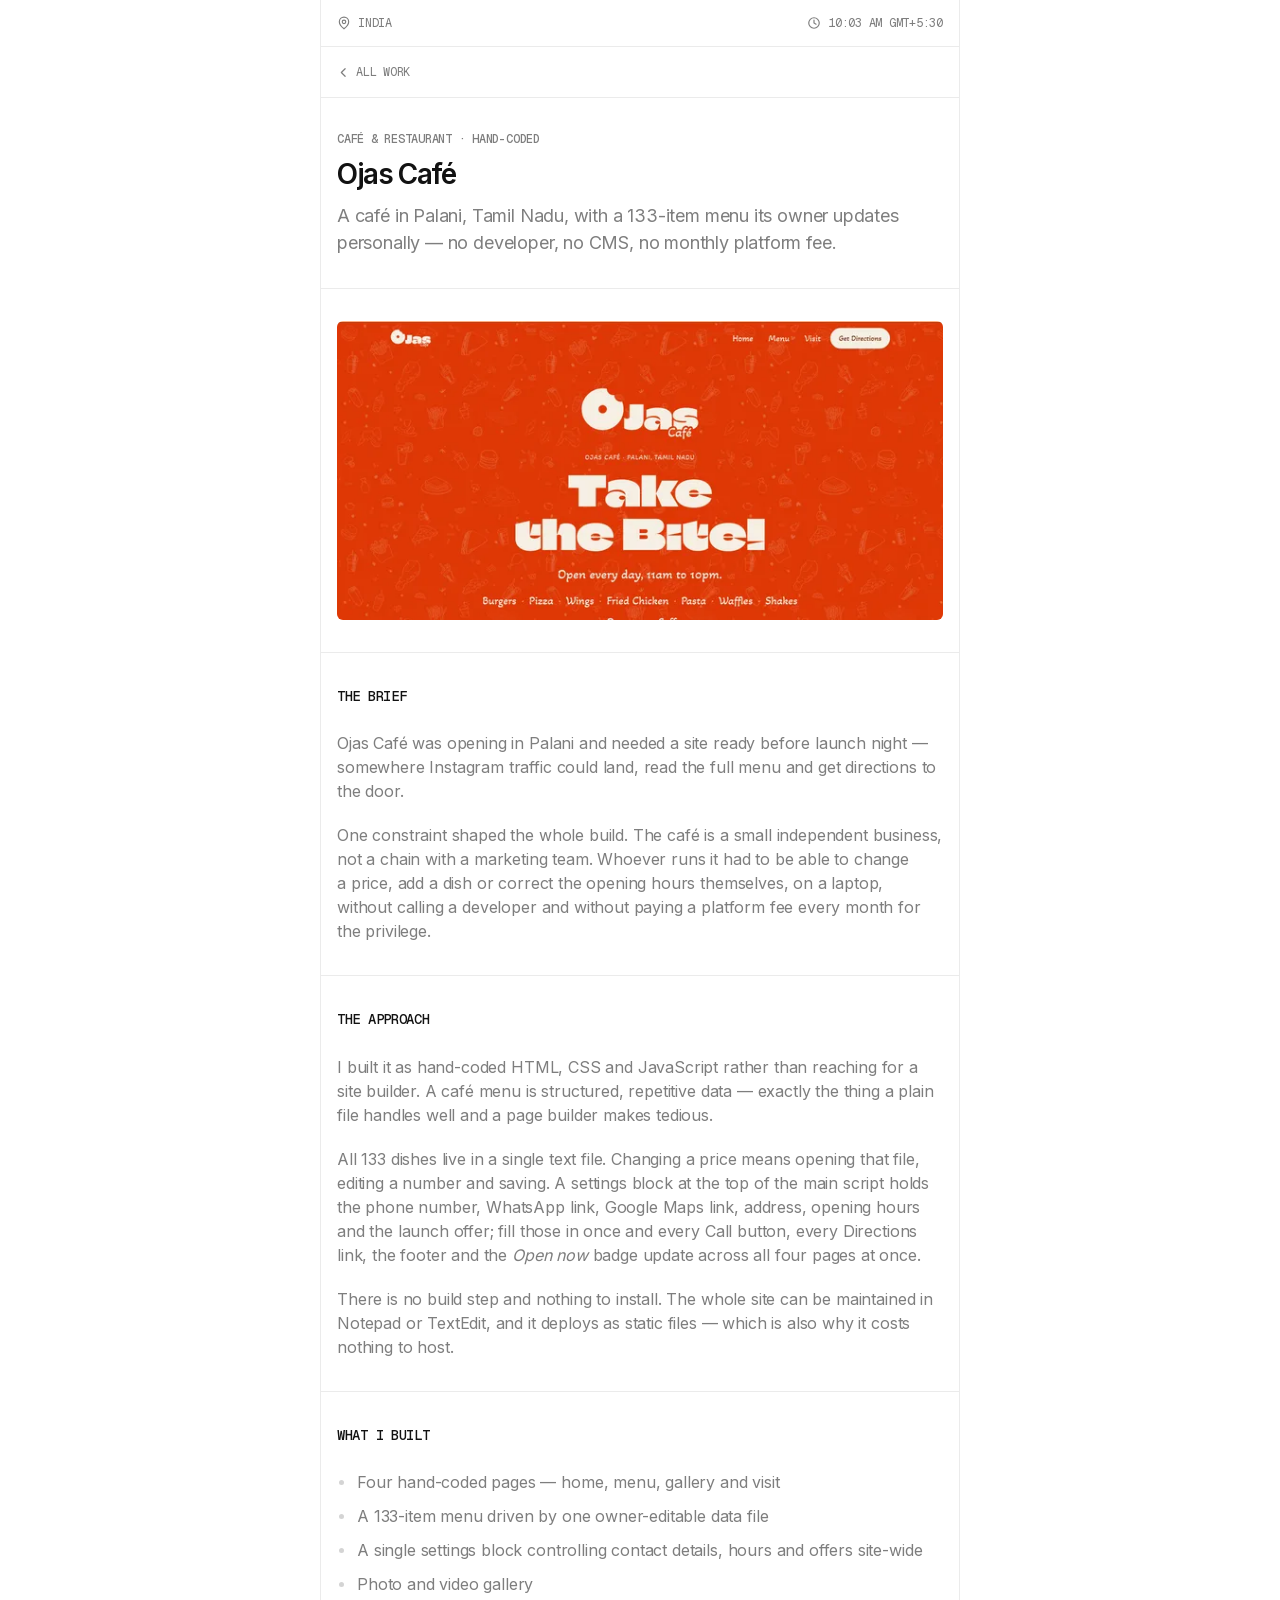
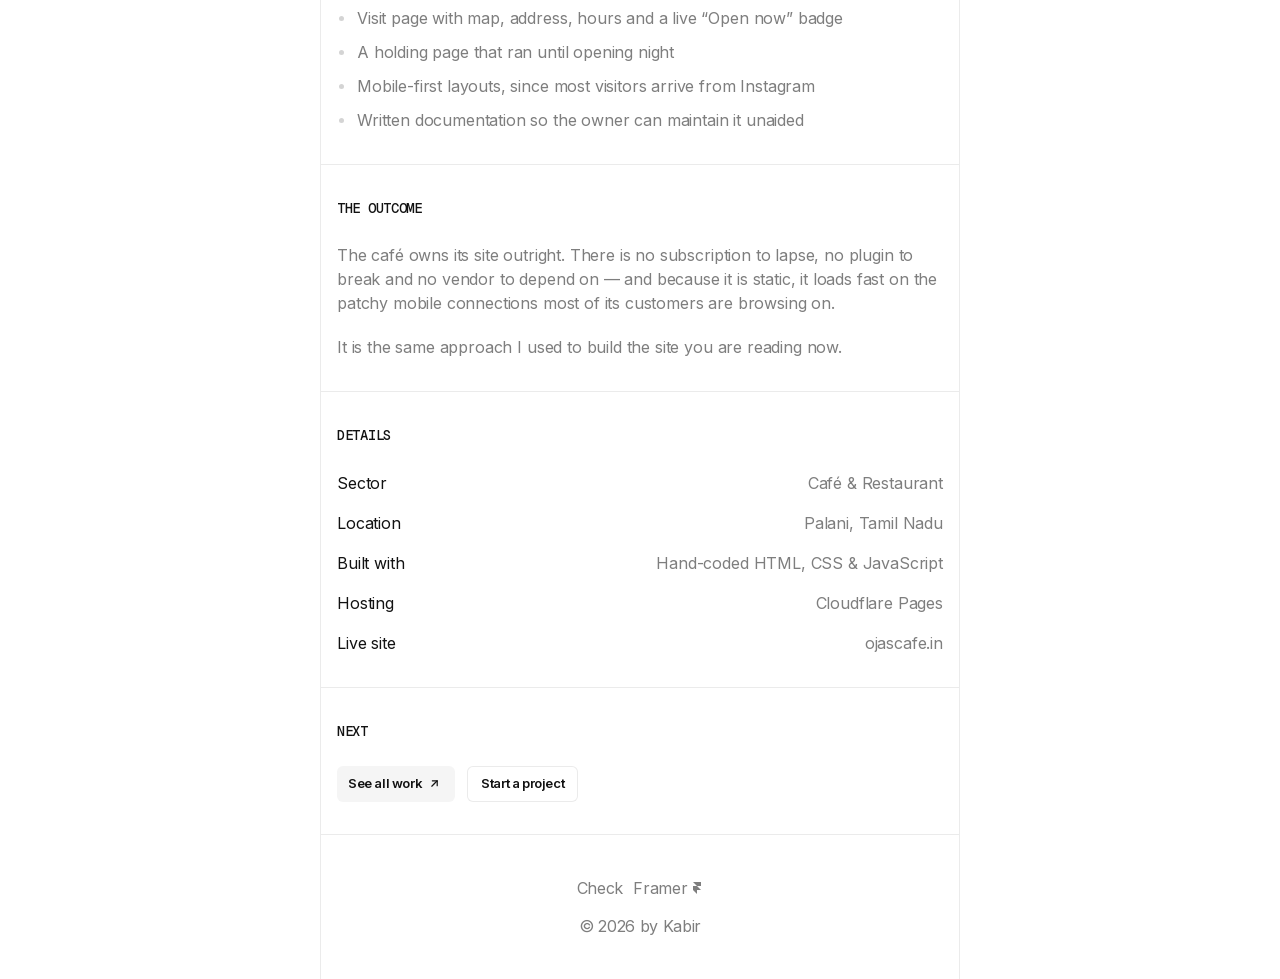
==== work/ojas-cafe/index.html @ c6692def "Replace inferred case studies with one real study: Ojas Café The ten generated case studies describe" ====
<!doctype html>
<html lang="en">
<head>
<meta charset="utf-8">
<meta name="viewport" content="width=device-width, initial-scale=1">
<title>Ojas Café — Hand-Coded Café Website Case Study | Thouheeth Kabir</title>
<meta name="description" content="A hand-coded website for Ojas Café in Palani — a 133-item menu the owner edits without a developer, and no monthly platform fee. Case study by Thouheeth Kabir.">
<link rel="canonical" href="https://www.thouheethkabir.com/work/ojas-cafe/">

<meta property="og:type" content="article">
<meta property="og:url" content="https://www.thouheethkabir.com/work/ojas-cafe/">
<meta property="og:title" content="Ojas Café — Hand-Coded Café Website Case Study">
<meta property="og:description" content="A hand-coded website for Ojas Café in Palani — a 133-item menu the owner edits without a developer, and no monthly platform fee.">
<meta property="og:image" content="https://www.thouheethkabir.com/assets/img/ojas-cafe.webp">
<meta name="twitter:card" content="summary_large_image">
<meta name="twitter:image" content="https://www.thouheethkabir.com/assets/img/ojas-cafe.webp">
<meta name="twitter:creator" content="@____Kabir">
<meta name="theme-color" content="#ffffff">

<link rel="icon" href="data:image/svg+xml,<svg xmlns='http://www.w3.org/2000/svg' viewBox='0 0 100 100'><text y='.9em' font-size='90' font-family='system-ui,sans-serif' font-weight='600'>TK</text></svg>">
<link rel="apple-touch-icon" sizes="180x180" href="../../assets/img/apple-touch-icon.png">
<link rel="preload" href="../../assets/fonts/inter.woff2" as="font" type="font/woff2" crossorigin>
<link rel="preload" href="../../assets/fonts/geist-mono.woff2" as="font" type="font/woff2" crossorigin>
<link rel="stylesheet" href="../../assets/fonts.css">
<link rel="stylesheet" href="../../assets/styles.css">

<script type="application/ld+json">
{
  "@context": "https://schema.org",
  "@graph": [
    {
      "@type": "CreativeWork",
      "name": "Ojas Café — hand-coded website",
      "about": "Café and restaurant website",
      "url": "https://www.thouheethkabir.com/work/ojas-cafe/",
      "image": "https://www.thouheethkabir.com/assets/img/ojas-cafe.webp",
      "description": "A hand-coded static website for Ojas Café in Palani, Tamil Nadu, built so the owner can maintain the menu and details without a developer.",
      "creator": { "@type": "Person", "name": "Thouheeth Kabir", "url": "https://www.thouheethkabir.com/" },
      "keywords": "café website, restaurant website, hand-coded website, static site, Cloudflare Pages"
    },
    {
      "@type": "BreadcrumbList",
      "itemListElement": [
        { "@type": "ListItem", "position": 1, "name": "Home", "item": "https://www.thouheethkabir.com/" },
        { "@type": "ListItem", "position": 2, "name": "Work", "item": "https://www.thouheethkabir.com/#projects" },
        { "@type": "ListItem", "position": 3, "name": "Ojas Café", "item": "https://www.thouheethkabir.com/work/ojas-cafe/" }
      ]
    }
  ]
}
</script>
</head>
<body>

<svg width="0" height="0" style="position:absolute" aria-hidden="true" focusable="false">
  <defs>
    <symbol id="i-pin" viewBox="0 0 24 24" fill="none" stroke="currentColor" stroke-width="2" stroke-linecap="round" stroke-linejoin="round">
      <path d="M20 10c0 6-8 12-8 12s-8-6-8-12a8 8 0 0 1 16 0Z"/><circle cx="12" cy="10" r="3"/>
    </symbol>
    <symbol id="i-clock" viewBox="0 0 24 24" fill="none" stroke="currentColor" stroke-width="2" stroke-linecap="round" stroke-linejoin="round">
      <circle cx="12" cy="12" r="9"/><path d="M12 7v5l3.5 2"/>
    </symbol>
    <symbol id="i-arrow" viewBox="0 0 24 24" fill="none" stroke="currentColor" stroke-width="2.2" stroke-linecap="round" stroke-linejoin="round">
      <path d="M7 17 17 7"/><path d="M8 7h9v9"/>
    </symbol>
    <symbol id="i-back" viewBox="0 0 24 24" fill="none" stroke="currentColor" stroke-width="2.2" stroke-linecap="round" stroke-linejoin="round">
      <path d="M15 5 8 12l7 7"/>
    </symbol>
    <symbol id="i-framer" viewBox="0 0 24 24" fill="currentColor">
      <path d="M4 0h16v8h-8zm0 8h8l8 8H4zm0 8h8v8z"/>
    </symbol>
  </defs>
</svg>

<div class="shell">

  <div class="band band--bar">
    <div class="bar">
      <span class="bar__item"><svg class="ico" aria-hidden="true"><use href="#i-pin"/></svg>India</span>
      <span class="bar__item"><svg class="ico" aria-hidden="true"><use href="#i-clock"/></svg><time id="clock">&mdash;</time></span>
    </div>
  </div>

  <nav class="band band--crumb" aria-label="Breadcrumb">
    <a class="crumb" href="../../"><svg class="ico" aria-hidden="true"><use href="#i-back"/></svg><span>All work</span></a>
  </nav>

  <header class="band cs-head">
    <p class="cs-cat">Café &amp; Restaurant &middot; Hand-coded</p>
    <h1 class="cs-title">Ojas Café</h1>
    <p class="cs-lede">A café in Palani, Tamil Nadu, with a 133-item menu its owner updates personally &mdash; no developer, no CMS, no monthly platform fee.</p>
  </header>

  <section class="band cs-shot" aria-label="Screenshot">
    <img src="../../assets/img/ojas-cafe.webp" width="640" height="316"
         alt="Ojas Café website homepage — bold orange hero reading Take the Bite!"
         fetchpriority="high" decoding="async">
  </section>

  <section class="band" aria-labelledby="s-brief">
    <h2 class="s-title" id="s-brief">The brief</h2>
    <div class="prose">
      <p>Ojas Café was opening in Palani and needed a site ready before launch night &mdash; somewhere Instagram traffic could land, read the full menu and get directions to the door.</p>
      <p>One constraint shaped the whole build. The café is a small independent business, not a chain with a marketing team. Whoever runs it had to be able to change a price, add a dish or correct the opening hours themselves, on a laptop, without calling a developer and without paying a platform fee every month for the privilege.</p>
    </div>
  </section>

  <section class="band" aria-labelledby="s-approach">
    <h2 class="s-title" id="s-approach">The approach</h2>
    <div class="prose">
      <p>I built it as hand-coded HTML, CSS and JavaScript rather than reaching for a site builder. A café menu is structured, repetitive data &mdash; exactly the thing a plain file handles well and a page builder makes tedious.</p>
      <p>All 133 dishes live in a single text file. Changing a price means opening that file, editing a number and saving. A settings block at the top of the main script holds the phone number, WhatsApp link, Google Maps link, address, opening hours and the launch offer; fill those in once and every Call button, every Directions link, the footer and the <em>Open now</em> badge update across all four pages at once.</p>
      <p>There is no build step and nothing to install. The whole site can be maintained in Notepad or TextEdit, and it deploys as static files &mdash; which is also why it costs nothing to host.</p>
    </div>
  </section>

  <section class="band" aria-labelledby="s-scope">
    <h2 class="s-title" id="s-scope">What I built</h2>
    <ul class="scope">
      <li>Four hand-coded pages &mdash; home, menu, gallery and visit</li>
      <li>A 133-item menu driven by one owner-editable data file</li>
      <li>A single settings block controlling contact details, hours and offers site-wide</li>
      <li>Photo and video gallery</li>
      <li>Visit page with map, address, hours and a live &ldquo;Open now&rdquo; badge</li>
      <li>A holding page that ran until opening night</li>
      <li>Mobile-first layouts, since most visitors arrive from Instagram</li>
      <li>Written documentation so the owner can maintain it unaided</li>
    </ul>
  </section>

  <section class="band" aria-labelledby="s-outcome">
    <h2 class="s-title" id="s-outcome">The outcome</h2>
    <div class="prose">
      <p>The café owns its site outright. There is no subscription to lapse, no plugin to break and no vendor to depend on &mdash; and because it is static, it loads fast on the patchy mobile connections most of its customers are browsing on.</p>
      <p>It is the same approach I used to build the site you are reading now.</p>
    </div>
  </section>

  <section class="band" aria-labelledby="s-facts">
    <h2 class="s-title" id="s-facts">Details</h2>
    <ul class="contact">
      <li><span class="contact__label">Sector</span><span class="contact__value">Café &amp; Restaurant</span></li>
      <li><span class="contact__label">Location</span><span class="contact__value">Palani, Tamil Nadu</span></li>
      <li><span class="contact__label">Built with</span><span class="contact__value">Hand-coded HTML, CSS &amp; JavaScript</span></li>
      <li><span class="contact__label">Hosting</span><span class="contact__value">Cloudflare Pages</span></li>
      <li><span class="contact__label">Live site</span><a class="contact__value" href="https://ojascafe.in/" target="_blank" rel="noopener">ojascafe.in</a></li>
    </ul>
  </section>

  <section class="band cs-cta" aria-labelledby="s-cta">
    <h2 class="s-title" id="s-cta">Next</h2>
    <div class="cs-cta__row">
      <a class="nf__back" href="../../#projects">
        <span>See all work</span>
        <svg class="ico" aria-hidden="true"><use href="#i-arrow"/></svg>
      </a>
      <a class="cs-mail" href="mailto:thouheethkabir@gmail.com">Start a project</a>
    </div>
  </section>

  <footer class="band band--foot">
    <p class="foot__line">
      Check
      <a class="foot__link" href="https://framer.link/kabir" target="_blank" rel="noopener">
        Framer
        <svg class="foot__logo" aria-hidden="true"><use href="#i-framer"/></svg>
      </a>
    </p>
    <p class="foot__copy">&copy; <span id="year">2026</span> by Kabir</p>
  </footer>

</div>

<script src="../../assets/main.js" defer></script>

<!-- Cloudflare Web Analytics — cookieless, no consent banner required -->
<script type="module" src="https://static.cloudflareinsights.com/beacon.min.js" data-cf-beacon='{"token": "ac20ceb9bf7a44a2ad252dfa482b9fc8"}'></script>
</body>
</html>
---- assets/fonts.css ----
/* Self-hosted variable fonts, latin subset (Google Fonts, OFL) */
@font-face{
  font-family:"Inter";
  font-style:normal;
  font-weight:100 900;
  font-display:swap;
  src:url("./fonts/inter.woff2") format("woff2");
  unicode-range:U+0000-00FF,U+0131,U+0152-0153,U+02BB-02BC,U+02C6,U+02DA,U+02DC,U+0304,U+0308,U+0329,U+2000-206F,U+20AC,U+2122,U+2191,U+2193,U+2212,U+2215,U+FEFF,U+FFFD;
}
@font-face{
  font-family:"Geist Mono";
  font-style:normal;
  font-weight:100 900;
  font-display:swap;
  src:url("./fonts/geist-mono.woff2") format("woff2");
  unicode-range:U+0000-00FF,U+0131,U+0152-0153,U+02BB-02BC,U+02C6,U+02DA,U+02DC,U+0304,U+0308,U+0329,U+2000-206F,U+20AC,U+2122,U+2191,U+2193,U+2212,U+2215,U+FEFF,U+FFFD;
}
---- assets/styles.css ----
/* ============================================================
   Thouheeth Kabir — portfolio
   ============================================================ */

:root{
  --bg:          #ffffff;
  --ink:         #121212;
  --ink-strong:  #000000;
  --muted:       #7e7e7e;
  --line:        #ebebeb;
  --chip:        #f5f5f5;
  --chip-hover:  #ededed;

  --shell:       640px;
  --pad-x:       16px;
  --pad-y:       32px;

  --sans: "Inter", -apple-system, BlinkMacSystemFont, "Segoe UI", Roboto, Helvetica, Arial, sans-serif;
  --mono: "Geist Mono", ui-monospace, SFMono-Regular, Menlo, Consolas, monospace;

  --ease: cubic-bezier(.22,.61,.36,1);
}

*,*::before,*::after{ box-sizing:border-box; }

html{ -webkit-text-size-adjust:100%; }

body{
  margin:0;
  background:var(--bg);
  color:var(--ink);
  font-family:var(--sans);
  font-size:16px;
  line-height:1.5;
  -webkit-font-smoothing:antialiased;
  -moz-osx-font-smoothing:grayscale;
}

h1,h2,h3,h4,p,ul,ol{ margin:0; padding:0; }
ul,ol{ list-style:none; }

img{ display:block; max-width:100%; height:auto; }

a{ color:inherit; text-decoration:none; }

::selection{ background:var(--ink); color:var(--bg); }

:focus-visible{
  outline:2px solid var(--ink);
  outline-offset:3px;
  border-radius:4px;
}

.ico{
  width:1em; height:1em;
  flex:none;
  overflow:visible;
}

/* ---------- Shell: centred column with vertical rails ---------- */

.shell{
  display:flex;
  flex-direction:column;
  width:100%;
  max-width:var(--shell);
  min-height:100vh;
  margin-inline:auto;
  border-inline:1px solid var(--line);
}

.band{
  padding:var(--pad-y) var(--pad-x);
  border-bottom:1px solid var(--line);
  display:flex;
  flex-direction:column;
  gap:24px;
}

.band:last-child{ border-bottom:0; }

/* ---------- Status bar ---------- */

.band--bar{ padding-block:14px; }

.bar{
  display:flex;
  align-items:center;
  justify-content:space-between;
  gap:16px;
  font-family:var(--mono);
  font-size:12px;
  letter-spacing:-.24px;
  text-transform:uppercase;
  color:var(--muted);
}

.bar__item{
  display:inline-flex;
  align-items:center;
  gap:7px;
  white-space:nowrap;
}

.bar .ico{ width:14px; height:14px; }

/* keep the clock from reflowing as digits change */
#clock{ font-variant-numeric:tabular-nums; }

/* ---------- Hero ---------- */

.band--hero{
  align-items:center;
  text-align:center;
  gap:24px;
}

.badge{
  display:inline-flex;
  align-items:center;
  gap:6px;
  padding:4px 10px 4px 8px;
  border-radius:6px;
  background:var(--chip);
  color:var(--ink);
  font-size:13px;
  font-weight:600;
  letter-spacing:-.4px;
  transition:background .2s var(--ease), transform .2s var(--ease);
}

.badge:hover{ background:var(--chip-hover); transform:translateY(-1px); }

.badge__logo{ width:12px; height:12px; }

.avatar{
  width:60px; height:60px;
  border-radius:999px;
  padding:3px;
  background:var(--bg);
  box-shadow:0 0 0 1px var(--line), 0 2px 10px rgba(0,0,0,.06);
}

.avatar img{
  width:100%; height:100%;
  border-radius:999px;
  object-fit:cover;
}

.hero__text{ display:flex; flex-direction:column; gap:6px; }

.hero__text h1{
  font-size:28px;
  font-weight:600;
  line-height:1.2;
  letter-spacing:-1.4px;
  color:var(--ink);
}

.hero__role{
  font-size:20px;
  font-weight:400;
  line-height:1.2;
  letter-spacing:-.4px;
  color:var(--muted);
}

/* ---------- Section titles ---------- */

.s-title{
  font-family:var(--mono);
  font-size:14px;
  font-weight:500;
  line-height:1.6;
  letter-spacing:-.28px;
  text-transform:uppercase;
  color:var(--ink);
}

/* ---------- About ---------- */

.prose{ display:flex; flex-direction:column; gap:20px; }

.prose p{
  font-size:16px;
  line-height:24px;
  letter-spacing:-.16px;
  color:var(--muted);
  text-wrap:pretty;
}

/* ---------- Projects ---------- */

.grid{
  display:grid;
  grid-template-columns:repeat(2,minmax(0,1fr));
  gap:20px;
}

.card a{
  display:flex;
  flex-direction:column;
  gap:6px;
}

.card__media{
  position:relative;
  display:block;
  aspect-ratio:294/145;
  overflow:hidden;
  border-radius:6px;
  background:var(--chip);
  box-shadow:inset 0 0 0 1px rgba(0,0,0,.06);
}

.card__media img{
  width:100%; height:100%;
  object-fit:cover;
  object-position:top center;
  transition:transform .45s var(--ease);
}

.card__arrow{
  position:absolute;
  top:8px; right:8px;
  width:24px; height:24px;
  display:grid;
  place-items:center;
  border-radius:999px;
  background:rgba(255,255,255,.92);
  color:var(--ink);
  box-shadow:0 1px 4px rgba(0,0,0,.14);
  opacity:0;
  transform:translateY(-4px) scale(.9);
  transition:opacity .25s var(--ease), transform .25s var(--ease);
}

.card__arrow .ico{ width:12px; height:12px; }

.card a:hover .card__media img,
.card a:focus-visible .card__media img{ transform:scale(1.04); }

.card a:hover .card__arrow,
.card a:focus-visible .card__arrow{ opacity:1; transform:none; }

.card__name{
  font-family:var(--mono);
  font-size:12px;
  font-weight:500;
  line-height:1.6;
  letter-spacing:-.24px;
  text-transform:uppercase;
  color:var(--ink);
}

.card__meta{
  font-family:var(--mono);
  font-size:10px;
  line-height:1.2;
  letter-spacing:-.4px;
  color:var(--muted);
}

/* ---------- Experience ---------- */

.roles{ display:flex; flex-direction:column; gap:32px; }

.role{ display:flex; flex-direction:column; gap:4px; }

.role__title{
  font-size:16px;
  font-weight:500;
  line-height:1.5;
  letter-spacing:-.32px;
  color:var(--ink-strong);
}

.role__meta{
  display:flex;
  align-items:center;
  gap:8px;
  font-family:var(--mono);
  font-size:11px;
  line-height:1.4;
  letter-spacing:-.22px;
  text-transform:uppercase;
  color:var(--muted);
}

.role__meta .dot{ opacity:.6; }

.role__desc{
  margin-top:4px;
  font-size:16px;
  line-height:24px;
  letter-spacing:-.16px;
  color:var(--muted);
  text-wrap:pretty;
}

/* ---------- Contact ---------- */

.contact{ display:flex; flex-direction:column; gap:16px; }

.contact li{
  display:flex;
  align-items:baseline;
  justify-content:space-between;
  gap:16px;
}

.contact__label{
  font-size:16px;
  letter-spacing:-.16px;
  color:var(--ink);
}

.contact__value{
  font-size:16px;
  letter-spacing:-.16px;
  color:var(--muted);
  text-align:right;
  word-break:break-word;
  background-image:linear-gradient(currentColor,currentColor);
  background-size:0% 1px;
  background-position:100% 100%;
  background-repeat:no-repeat;
  transition:color .2s var(--ease), background-size .3s var(--ease);
}

.contact__value:hover{
  color:var(--ink);
  background-size:100% 1px;
  background-position:0 100%;
}

/* ---------- 404 ---------- */

/* Grows to fill whatever height the short page leaves, so the footer
   still sits at the bottom of the viewport. */
.band--404{
  flex:1 0 auto;
  align-items:center;
  justify-content:center;
  text-align:center;
  gap:12px;
  padding-block:80px;
}

.nf__code{
  font-family:var(--mono);
  font-size:12px;
  font-weight:500;
  letter-spacing:-.24px;
  text-transform:uppercase;
  color:var(--muted);
}

.nf__title{
  font-size:28px;
  font-weight:600;
  line-height:1.2;
  letter-spacing:-1.4px;
  color:var(--ink);
}

.nf__text{
  max-width:38ch;
  font-size:16px;
  line-height:24px;
  letter-spacing:-.16px;
  color:var(--muted);
  text-wrap:pretty;
}

.nf__back{
  display:inline-flex;
  align-items:center;
  gap:6px;
  margin-top:12px;
  padding:8px 14px 8px 11px;
  border-radius:6px;
  background:var(--chip);
  color:var(--ink);
  font-size:13px;
  font-weight:600;
  letter-spacing:-.4px;
  transition:background .2s var(--ease), transform .2s var(--ease);
}

.nf__back:hover{ background:var(--chip-hover); transform:translateY(-1px); }

.nf__back .ico{ width:13px; height:13px; }

/* ---------- Footer ---------- */

.band--foot{
  padding-block:40px;
  align-items:center;
  gap:12px;
}

.band--foot p{
  font-size:16px;
  line-height:1.625;
  letter-spacing:-.32px;
  color:var(--muted);
  text-align:center;
}

/* Flex only on the row that pairs text with the link — a flex container
   would split the copyright's text nodes into separately-gapped items. */
.foot__line{
  display:flex;
  align-items:center;
  justify-content:center;
  gap:10px;
}

.foot__link{
  display:inline-flex;
  align-items:center;
  gap:4px;
  color:var(--muted);
  transition:color .2s var(--ease);
}

.foot__link:hover{ color:var(--ink); }

.foot__logo{
  width:12px;
  height:12px;
}

/* ---------- Entrance animation ---------- */

/* `both` fill keeps the end state even if the tab is backgrounded
   mid-animation, so a section can never be left stuck at opacity 0. */
@keyframes rise{
  from{ opacity:0; transform:translateY(12px); }
  to  { opacity:1; transform:none; }
}

.reveal{ opacity:0; }

.reveal.is-in{
  animation:rise .6s var(--ease) both;
}

/* ---------- Responsive ---------- */

@media (max-width:640px){
  .shell{ border-inline:0; }
}

@media (max-width:560px){
  :root{ --pad-x:20px; --pad-y:28px; }

  .grid{ grid-template-columns:1fr; gap:24px; }

  .hero__text h1{ font-size:26px; letter-spacing:-1.2px; }
  .hero__role{ font-size:18px; }

  .contact li{
    flex-direction:column;
    align-items:flex-start;
    gap:2px;
  }
  .contact__value{ text-align:left; }

  /* touch devices have no hover — always show the arrow affordance */
  .card__arrow{ opacity:1; transform:none; }
}

@media (prefers-reduced-motion:reduce){
  *,*::before,*::after{
    animation-duration:.01ms !important;
    animation-iteration-count:1 !important;
    transition-duration:.01ms !important;
    scroll-behavior:auto !important;
  }
  .reveal{ opacity:1; transform:none; }
}

/* ---------- Print ---------- */

@media print{
  .shell{ border:0; max-width:none; }
  .card__arrow, .band--bar{ display:none; }
  .band{ break-inside:avoid; }
}

/* ---------- Services ---------- */

.services{
  display:grid;
  grid-template-columns:repeat(2,minmax(0,1fr));
  gap:28px 20px;
}

.service{ display:flex; flex-direction:column; gap:6px; }

.service__name{
  font-size:16px;
  font-weight:500;
  line-height:1.5;
  letter-spacing:-.32px;
  color:var(--ink-strong);
}

.service__desc{
  font-size:15px;
  line-height:23px;
  letter-spacing:-.15px;
  color:var(--muted);
  text-wrap:pretty;
}

/* ---------- FAQ ---------- */

.faq{ display:flex; flex-direction:column; gap:26px; }

.faq__item{ display:flex; flex-direction:column; gap:6px; }

.faq__q{
  font-size:16px;
  font-weight:500;
  line-height:1.5;
  letter-spacing:-.32px;
  color:var(--ink-strong);
}

.faq__a{
  font-size:16px;
  line-height:24px;
  letter-spacing:-.16px;
  color:var(--muted);
  text-wrap:pretty;
}

/* ---------- Case study ---------- */

.band--crumb{ padding-block:16px; }

.crumb{
  display:inline-flex;
  align-items:center;
  gap:6px;
  align-self:flex-start;
  font-family:var(--mono);
  font-size:12px;
  letter-spacing:-.24px;
  text-transform:uppercase;
  color:var(--muted);
  transition:color .2s var(--ease);
}
.crumb:hover{ color:var(--ink); }
.crumb .ico{ width:13px; height:13px; }

.cs-head{ gap:10px; }

.cs-cat{
  font-family:var(--mono);
  font-size:12px;
  font-weight:500;
  letter-spacing:-.24px;
  text-transform:uppercase;
  color:var(--muted);
}

.cs-title{
  font-size:28px;
  font-weight:600;
  line-height:1.2;
  letter-spacing:-1.4px;
  color:var(--ink);
}

.cs-lede{
  font-size:18px;
  line-height:27px;
  letter-spacing:-.18px;
  color:var(--muted);
  text-wrap:pretty;
}

.cs-shot img{
  width:100%;
  height:auto;
  border-radius:6px;
  box-shadow:inset 0 0 0 1px rgba(0,0,0,.06);
  background:var(--chip);
}

.scope{ display:flex; flex-direction:column; gap:10px; }

.scope li{
  position:relative;
  padding-left:20px;
  font-size:16px;
  line-height:24px;
  letter-spacing:-.16px;
  color:var(--muted);
}

.scope li::before{
  content:"";
  position:absolute;
  left:2px; top:10px;
  width:5px; height:5px;
  border-radius:999px;
  background:#d4d4d4;
}

.cs-cta__row{
  display:flex;
  flex-wrap:wrap;
  align-items:center;
  gap:12px;
}

.cs-mail{
  display:inline-flex;
  align-items:center;
  padding:8px 14px;
  border-radius:6px;
  font-size:13px;
  font-weight:600;
  letter-spacing:-.4px;
  color:var(--ink);
  box-shadow:inset 0 0 0 1px var(--line);
  transition:background .2s var(--ease), transform .2s var(--ease);
}
.cs-mail:hover{ background:var(--chip); transform:translateY(-1px); }

.cs-cta .nf__back{ margin-top:0; }

@media (max-width:560px){
  .services{ grid-template-columns:1fr; gap:24px; }
  .cs-title{ font-size:26px; letter-spacing:-1.2px; }
  .cs-lede{ font-size:17px; line-height:26px; }
}

/* featured case-study card */
.card__tag{
  display:inline-block;
  margin-left:6px;
  padding:1px 6px;
  border-radius:4px;
  background:var(--chip);
  font-family:var(--mono);
  font-size:9px;
  font-weight:500;
  letter-spacing:-.18px;
  text-transform:uppercase;
  color:var(--muted);
  vertical-align:1px;
}
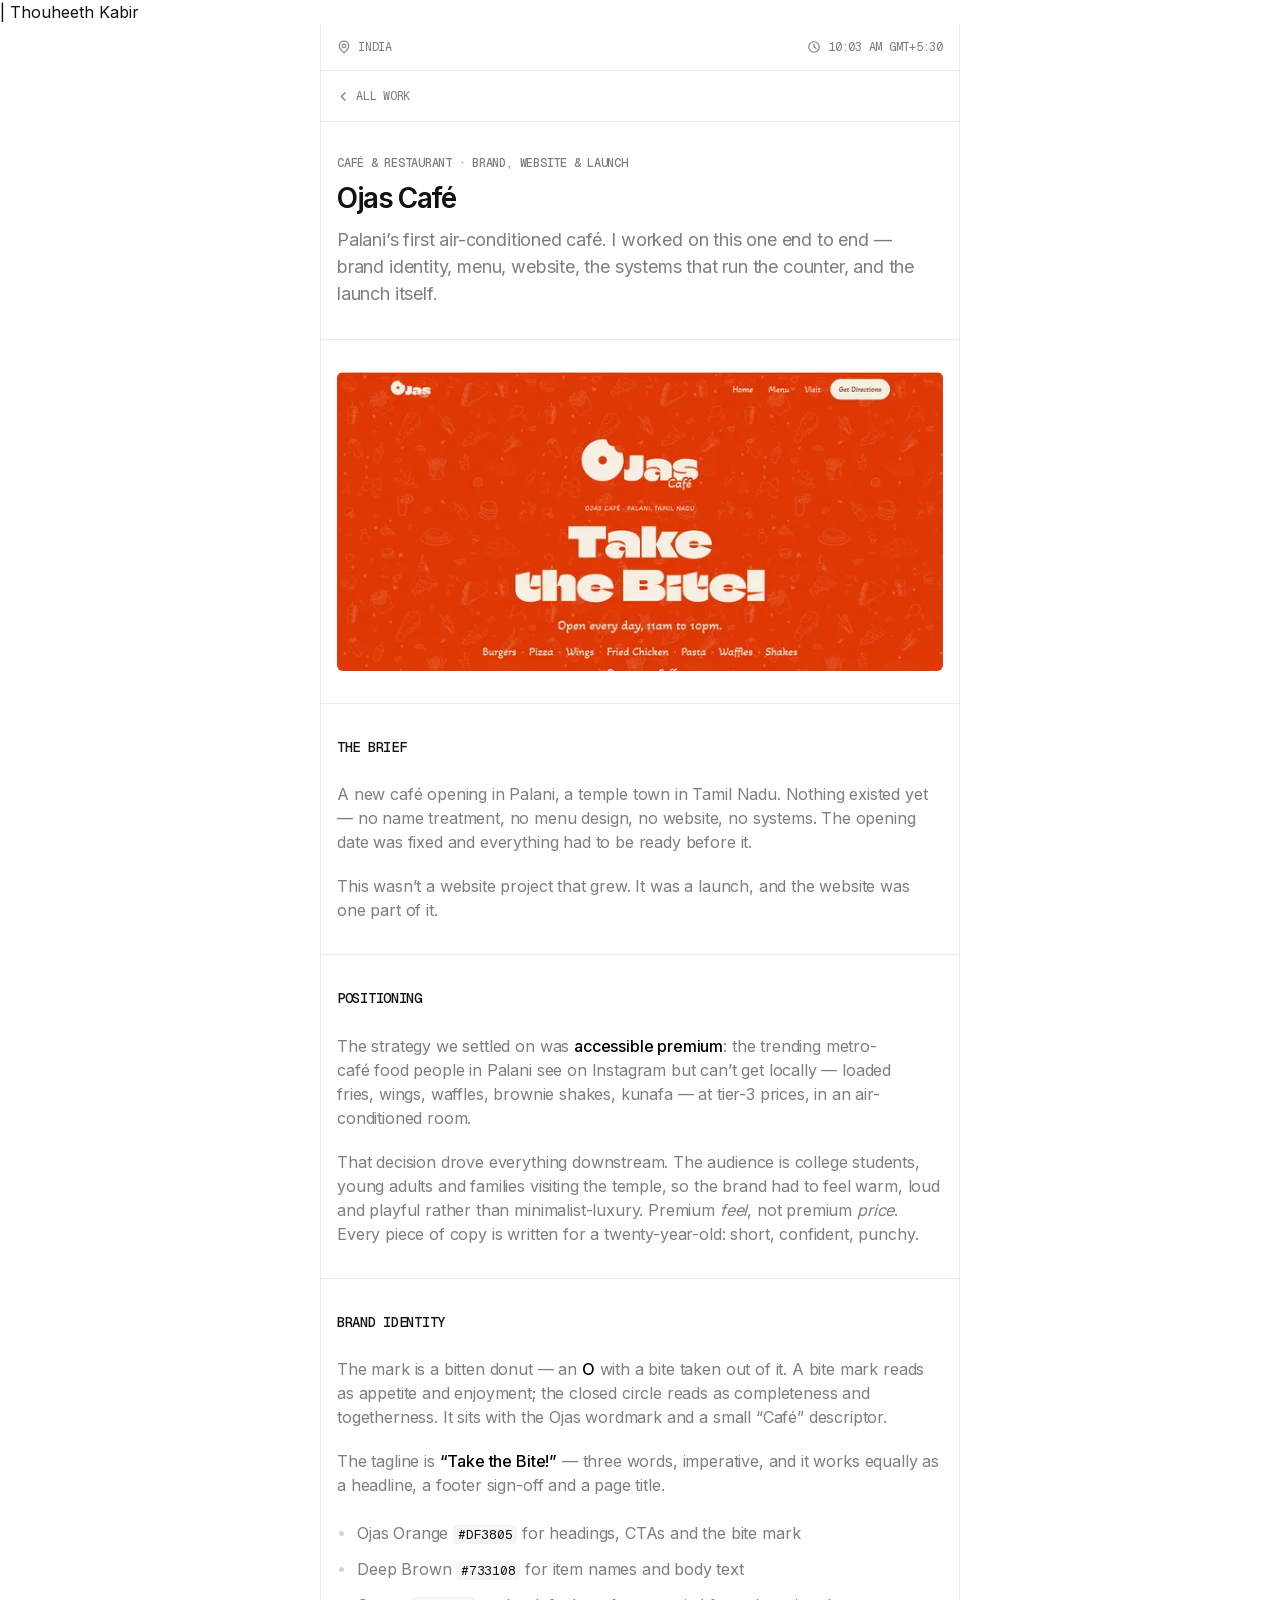
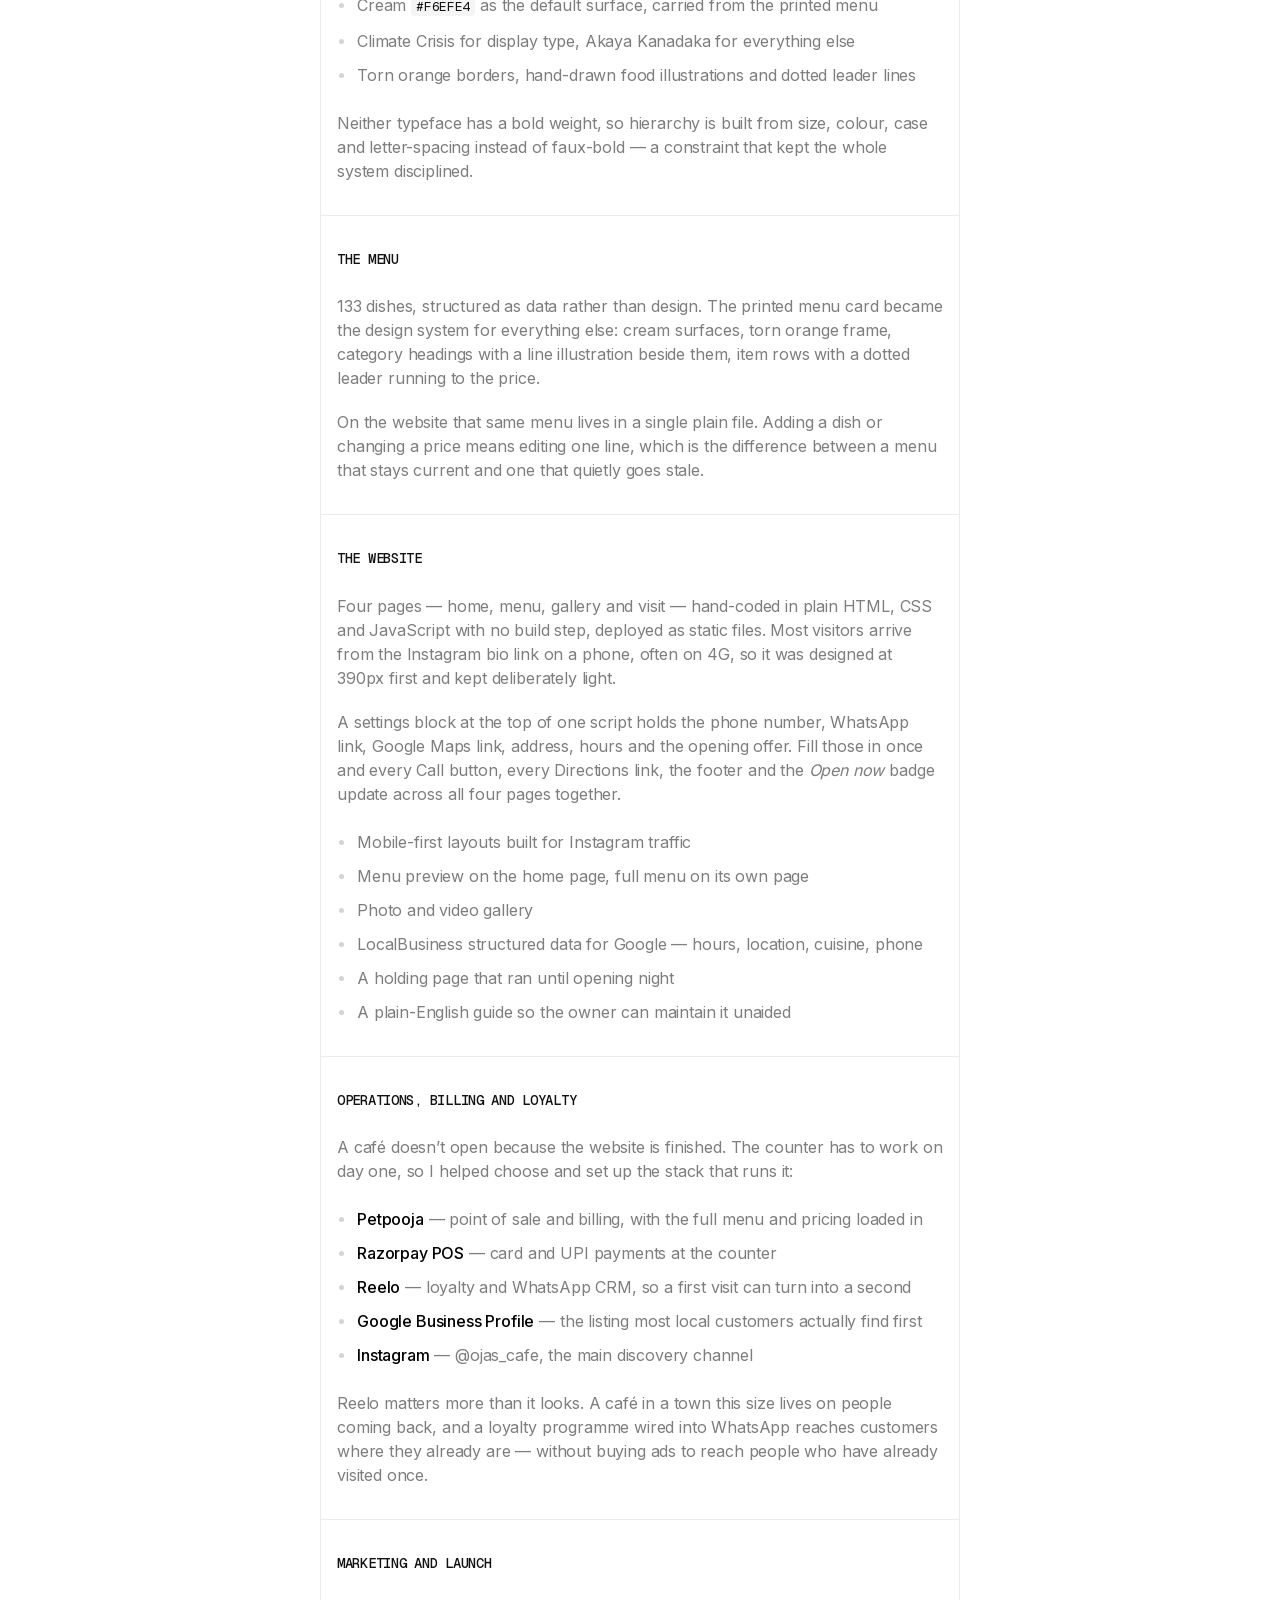
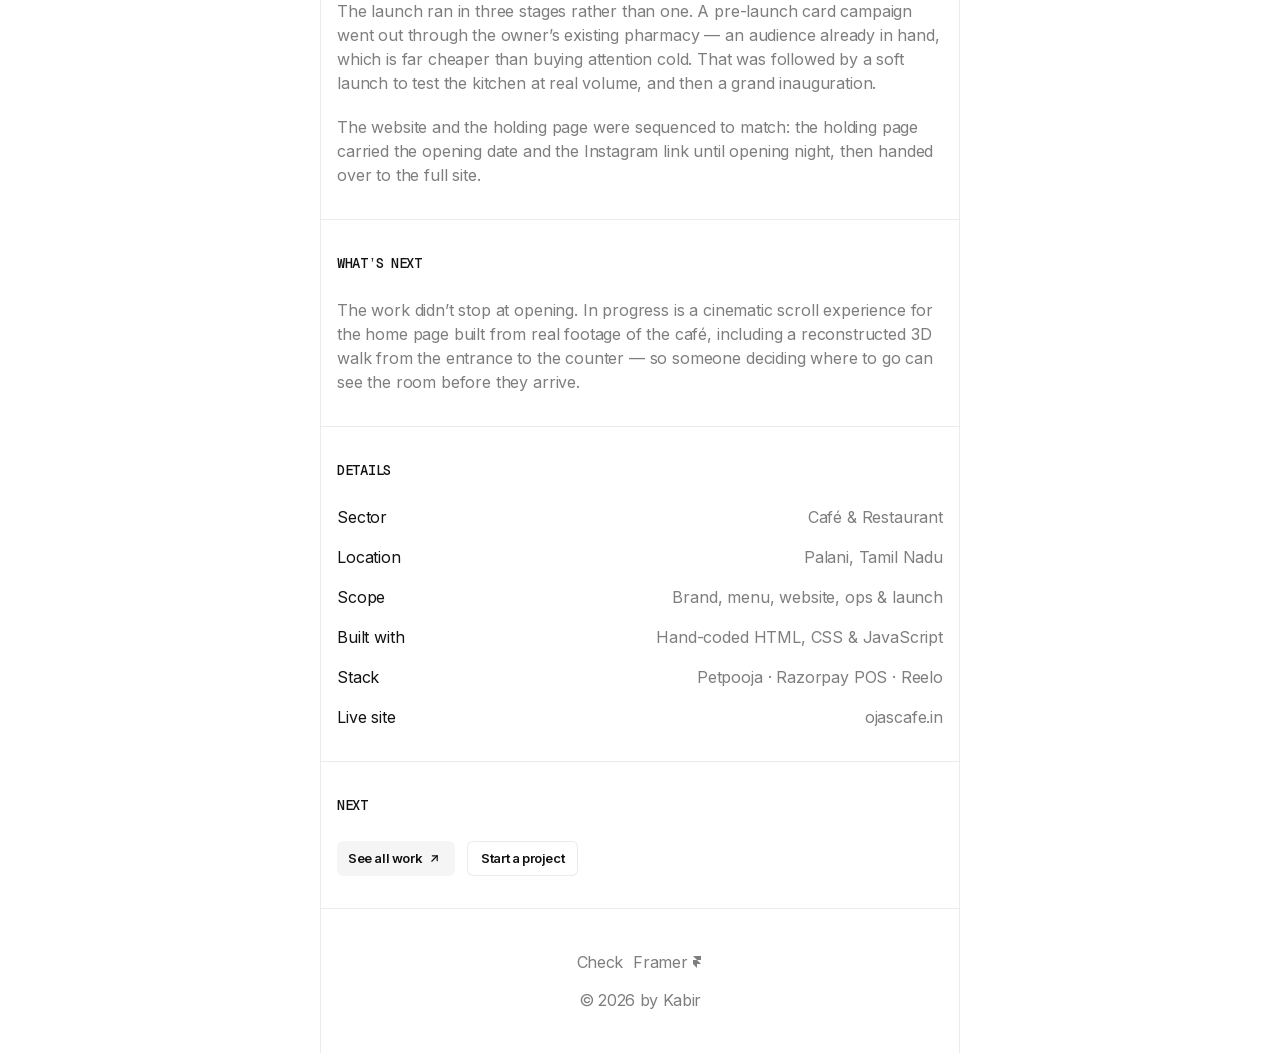
==== commit 896ab5ff: "Rework About and service copy, enrich project cards, expand case study - About no longer leads with " ====
--- a/work/ojas-cafe/index.html
+++ b/work/ojas-cafe/index.html
@@ -3,14 +3,14 @@
 <head>
 <meta charset="utf-8">
 <meta name="viewport" content="width=device-width, initial-scale=1">
-<title>Ojas Café — Hand-Coded Café Website Case Study | Thouheeth Kabir</title>
-<meta name="description" content="A hand-coded website for Ojas Café in Palani — a 133-item menu the owner edits without a developer, and no monthly platform fee. Case study by Thouheeth Kabir.">
+<title>Ojas Café — Brand, Website &amp; Launch Case Study</title>| Thouheeth Kabir</title>
+<meta name="description" content="Brand identity, menu, hand-coded website, POS and loyalty setup, and the launch for Ojas Café in Palani. A full case study by Thouheeth Kabir.">
 <link rel="canonical" href="https://www.thouheethkabir.com/work/ojas-cafe/">
 
 <meta property="og:type" content="article">
 <meta property="og:url" content="https://www.thouheethkabir.com/work/ojas-cafe/">
-<meta property="og:title" content="Ojas Café — Hand-Coded Café Website Case Study">
-<meta property="og:description" content="A hand-coded website for Ojas Café in Palani — a 133-item menu the owner edits without a developer, and no monthly platform fee.">
+<meta property="og:title" content="Ojas Café — Brand, Website &amp; Launch Case Study">
+<meta property="og:description" content="Brand identity, menu, hand-coded website, POS and loyalty setup, and the launch for Ojas Café in Palani.">
 <meta property="og:image" content="https://www.thouheethkabir.com/assets/img/ojas-cafe.webp">
 <meta name="twitter:card" content="summary_large_image">
 <meta name="twitter:image" content="https://www.thouheethkabir.com/assets/img/ojas-cafe.webp">
@@ -30,20 +30,39 @@
   "@graph": [
     {
       "@type": "CreativeWork",
-      "name": "Ojas Café — hand-coded website",
+      "name": "Ojas Café — brand, website and launch",
       "about": "Café and restaurant website",
       "url": "https://www.thouheethkabir.com/work/ojas-cafe/",
       "image": "https://www.thouheethkabir.com/assets/img/ojas-cafe.webp",
-      "description": "A hand-coded static website for Ojas Café in Palani, Tamil Nadu, built so the owner can maintain the menu and details without a developer.",
-      "creator": { "@type": "Person", "name": "Thouheeth Kabir", "url": "https://www.thouheethkabir.com/" },
-      "keywords": "café website, restaurant website, hand-coded website, static site, Cloudflare Pages"
+      "description": "Brand identity, menu design, hand-coded website, POS and loyalty setup, and launch for Ojas Café in Palani, Tamil Nadu.",
+      "creator": {
+        "@type": "Person",
+        "name": "Thouheeth Kabir",
+        "url": "https://www.thouheethkabir.com/"
+      },
+      "keywords": "café branding, restaurant website, hand-coded website, Petpooja, Razorpay POS, Reelo loyalty, café launch"
     },
     {
       "@type": "BreadcrumbList",
       "itemListElement": [
-        { "@type": "ListItem", "position": 1, "name": "Home", "item": "https://www.thouheethkabir.com/" },
-        { "@type": "ListItem", "position": 2, "name": "Work", "item": "https://www.thouheethkabir.com/#projects" },
-        { "@type": "ListItem", "position": 3, "name": "Ojas Café", "item": "https://www.thouheethkabir.com/work/ojas-cafe/" }
+        {
+          "@type": "ListItem",
+          "position": 1,
+          "name": "Home",
+          "item": "https://www.thouheethkabir.com/"
+        },
+        {
+          "@type": "ListItem",
+          "position": 2,
+          "name": "Work",
+          "item": "https://www.thouheethkabir.com/#projects"
+        },
+        {
+          "@type": "ListItem",
+          "position": 3,
+          "name": "Ojas Café",
+          "item": "https://www.thouheethkabir.com/work/ojas-cafe/"
+        }
       ]
     }
   ]
@@ -86,9 +105,9 @@
   </nav>
 
   <header class="band cs-head">
-    <p class="cs-cat">Café &amp; Restaurant &middot; Hand-coded</p>
+    <p class="cs-cat">Café &amp; Restaurant &middot; Brand, website &amp; launch</p>
     <h1 class="cs-title">Ojas Café</h1>
-    <p class="cs-lede">A café in Palani, Tamil Nadu, with a 133-item menu its owner updates personally &mdash; no developer, no CMS, no monthly platform fee.</p>
+    <p class="cs-lede">Palani&rsquo;s first air-conditioned café. I worked on this one end to end &mdash; brand identity, menu, website, the systems that run the counter, and the launch itself.</p>
   </header>
 
   <section class="band cs-shot" aria-label="Screenshot">
@@ -100,39 +119,90 @@
   <section class="band" aria-labelledby="s-brief">
     <h2 class="s-title" id="s-brief">The brief</h2>
     <div class="prose">
-      <p>Ojas Café was opening in Palani and needed a site ready before launch night &mdash; somewhere Instagram traffic could land, read the full menu and get directions to the door.</p>
-      <p>One constraint shaped the whole build. The café is a small independent business, not a chain with a marketing team. Whoever runs it had to be able to change a price, add a dish or correct the opening hours themselves, on a laptop, without calling a developer and without paying a platform fee every month for the privilege.</p>
-    </div>
-  </section>
-
-  <section class="band" aria-labelledby="s-approach">
-    <h2 class="s-title" id="s-approach">The approach</h2>
-    <div class="prose">
-      <p>I built it as hand-coded HTML, CSS and JavaScript rather than reaching for a site builder. A café menu is structured, repetitive data &mdash; exactly the thing a plain file handles well and a page builder makes tedious.</p>
-      <p>All 133 dishes live in a single text file. Changing a price means opening that file, editing a number and saving. A settings block at the top of the main script holds the phone number, WhatsApp link, Google Maps link, address, opening hours and the launch offer; fill those in once and every Call button, every Directions link, the footer and the <em>Open now</em> badge update across all four pages at once.</p>
-      <p>There is no build step and nothing to install. The whole site can be maintained in Notepad or TextEdit, and it deploys as static files &mdash; which is also why it costs nothing to host.</p>
-    </div>
-  </section>
-
-  <section class="band" aria-labelledby="s-scope">
-    <h2 class="s-title" id="s-scope">What I built</h2>
+      <p>A new café opening in Palani, a temple town in Tamil Nadu. Nothing existed yet &mdash; no name treatment, no menu design, no website, no systems. The opening date was fixed and everything had to be ready before it.</p>
+      <p>This wasn&rsquo;t a website project that grew. It was a launch, and the website was one part of it.</p>
+    </div>
+  </section>
+
+  <section class="band" aria-labelledby="s-position">
+    <h2 class="s-title" id="s-position">Positioning</h2>
+    <div class="prose">
+      <p>The strategy we settled on was <strong>accessible premium</strong>: the trending metro-café food people in Palani see on Instagram but can&rsquo;t get locally &mdash; loaded fries, wings, waffles, brownie shakes, kunafa &mdash; at tier-3 prices, in an air-conditioned room.</p>
+      <p>That decision drove everything downstream. The audience is college students, young adults and families visiting the temple, so the brand had to feel warm, loud and playful rather than minimalist-luxury. Premium <em>feel</em>, not premium <em>price</em>. Every piece of copy is written for a twenty-year-old: short, confident, punchy.</p>
+    </div>
+  </section>
+
+  <section class="band" aria-labelledby="s-brand">
+    <h2 class="s-title" id="s-brand">Brand identity</h2>
+    <div class="prose">
+      <p>The mark is a bitten donut &mdash; an <strong>O</strong> with a bite taken out of it. A bite mark reads as appetite and enjoyment; the closed circle reads as completeness and togetherness. It sits with the Ojas wordmark and a small &ldquo;Café&rdquo; descriptor.</p>
+      <p>The tagline is <strong>&ldquo;Take the Bite!&rdquo;</strong> &mdash; three words, imperative, and it works equally as a headline, a footer sign-off and a page title.</p>
+    </div>
     <ul class="scope">
-      <li>Four hand-coded pages &mdash; home, menu, gallery and visit</li>
-      <li>A 133-item menu driven by one owner-editable data file</li>
-      <li>A single settings block controlling contact details, hours and offers site-wide</li>
+      <li>Ojas Orange <code>#DF3805</code> for headings, CTAs and the bite mark</li>
+      <li>Deep Brown <code>#733108</code> for item names and body text</li>
+      <li>Cream <code>#F6EFE4</code> as the default surface, carried from the printed menu</li>
+      <li>Climate Crisis for display type, Akaya Kanadaka for everything else</li>
+      <li>Torn orange borders, hand-drawn food illustrations and dotted leader lines</li>
+    </ul>
+    <div class="prose">
+      <p>Neither typeface has a bold weight, so hierarchy is built from size, colour, case and letter-spacing instead of faux-bold &mdash; a constraint that kept the whole system disciplined.</p>
+    </div>
+  </section>
+
+  <section class="band" aria-labelledby="s-menu">
+    <h2 class="s-title" id="s-menu">The menu</h2>
+    <div class="prose">
+      <p>133 dishes, structured as data rather than design. The printed menu card became the design system for everything else: cream surfaces, torn orange frame, category headings with a line illustration beside them, item rows with a dotted leader running to the price.</p>
+      <p>On the website that same menu lives in a single plain file. Adding a dish or changing a price means editing one line, which is the difference between a menu that stays current and one that quietly goes stale.</p>
+    </div>
+  </section>
+
+  <section class="band" aria-labelledby="s-site">
+    <h2 class="s-title" id="s-site">The website</h2>
+    <div class="prose">
+      <p>Four pages &mdash; home, menu, gallery and visit &mdash; hand-coded in plain HTML, CSS and JavaScript with no build step, deployed as static files. Most visitors arrive from the Instagram bio link on a phone, often on 4G, so it was designed at 390px first and kept deliberately light.</p>
+      <p>A settings block at the top of one script holds the phone number, WhatsApp link, Google Maps link, address, hours and the opening offer. Fill those in once and every Call button, every Directions link, the footer and the <em>Open now</em> badge update across all four pages together.</p>
+    </div>
+    <ul class="scope">
+      <li>Mobile-first layouts built for Instagram traffic</li>
+      <li>Menu preview on the home page, full menu on its own page</li>
       <li>Photo and video gallery</li>
-      <li>Visit page with map, address, hours and a live &ldquo;Open now&rdquo; badge</li>
+      <li>LocalBusiness structured data for Google &mdash; hours, location, cuisine, phone</li>
       <li>A holding page that ran until opening night</li>
-      <li>Mobile-first layouts, since most visitors arrive from Instagram</li>
-      <li>Written documentation so the owner can maintain it unaided</li>
-    </ul>
-  </section>
-
-  <section class="band" aria-labelledby="s-outcome">
-    <h2 class="s-title" id="s-outcome">The outcome</h2>
-    <div class="prose">
-      <p>The café owns its site outright. There is no subscription to lapse, no plugin to break and no vendor to depend on &mdash; and because it is static, it loads fast on the patchy mobile connections most of its customers are browsing on.</p>
-      <p>It is the same approach I used to build the site you are reading now.</p>
+      <li>A plain-English guide so the owner can maintain it unaided</li>
+    </ul>
+  </section>
+
+  <section class="band" aria-labelledby="s-ops">
+    <h2 class="s-title" id="s-ops">Operations, billing and loyalty</h2>
+    <div class="prose">
+      <p>A café doesn&rsquo;t open because the website is finished. The counter has to work on day one, so I helped choose and set up the stack that runs it:</p>
+    </div>
+    <ul class="scope">
+      <li><strong>Petpooja</strong> &mdash; point of sale and billing, with the full menu and pricing loaded in</li>
+      <li><strong>Razorpay POS</strong> &mdash; card and UPI payments at the counter</li>
+      <li><strong>Reelo</strong> &mdash; loyalty and WhatsApp CRM, so a first visit can turn into a second</li>
+      <li><strong>Google Business Profile</strong> &mdash; the listing most local customers actually find first</li>
+      <li><strong>Instagram</strong> &mdash; <span class="nowrap">@ojas_cafe</span>, the main discovery channel</li>
+    </ul>
+    <div class="prose">
+      <p>Reelo matters more than it looks. A café in a town this size lives on people coming back, and a loyalty programme wired into WhatsApp reaches customers where they already are &mdash; without buying ads to reach people who have already visited once.</p>
+    </div>
+  </section>
+
+  <section class="band" aria-labelledby="s-launch">
+    <h2 class="s-title" id="s-launch">Marketing and launch</h2>
+    <div class="prose">
+      <p>The launch ran in three stages rather than one. A pre-launch card campaign went out through the owner&rsquo;s existing pharmacy &mdash; an audience already in hand, which is far cheaper than buying attention cold. That was followed by a soft launch to test the kitchen at real volume, and then a grand inauguration.</p>
+      <p>The website and the holding page were sequenced to match: the holding page carried the opening date and the Instagram link until opening night, then handed over to the full site.</p>
+    </div>
+  </section>
+
+  <section class="band" aria-labelledby="s-next">
+    <h2 class="s-title" id="s-next">What&rsquo;s next</h2>
+    <div class="prose">
+      <p>The work didn&rsquo;t stop at opening. In progress is a cinematic scroll experience for the home page built from real footage of the café, including a reconstructed 3D walk from the entrance to the counter &mdash; so someone deciding where to go can see the room before they arrive.</p>
     </div>
   </section>
 
@@ -141,8 +211,9 @@
     <ul class="contact">
       <li><span class="contact__label">Sector</span><span class="contact__value">Café &amp; Restaurant</span></li>
       <li><span class="contact__label">Location</span><span class="contact__value">Palani, Tamil Nadu</span></li>
+      <li><span class="contact__label">Scope</span><span class="contact__value">Brand, menu, website, ops &amp; launch</span></li>
       <li><span class="contact__label">Built with</span><span class="contact__value">Hand-coded HTML, CSS &amp; JavaScript</span></li>
-      <li><span class="contact__label">Hosting</span><span class="contact__value">Cloudflare Pages</span></li>
+      <li><span class="contact__label">Stack</span><span class="contact__value">Petpooja &middot; Razorpay POS &middot; Reelo</span></li>
       <li><span class="contact__label">Live site</span><a class="contact__value" href="https://ojascafe.in/" target="_blank" rel="noopener">ojascafe.in</a></li>
     </ul>
   </section>
--- a/assets/styles.css
+++ b/assets/styles.css
@@ -656,3 +656,26 @@
   color:var(--muted);
   vertical-align:1px;
 }
+
+/* second, lighter meta line on project cards */
+.card__note{
+  font-family:var(--mono);
+  font-size:10px;
+  line-height:1.3;
+  letter-spacing:-.4px;
+  color:#a3a3a3;
+}
+
+/* inline code tokens and non-breaking spans inside case studies */
+.scope code{
+  font-family:var(--mono);
+  font-size:13px;
+  letter-spacing:-.26px;
+  color:var(--ink);
+  background:var(--chip);
+  padding:1px 5px;
+  border-radius:4px;
+}
+.scope strong{ color:var(--ink-strong); font-weight:500; }
+.prose strong{ color:var(--ink-strong); font-weight:500; }
+.nowrap{ white-space:nowrap; }
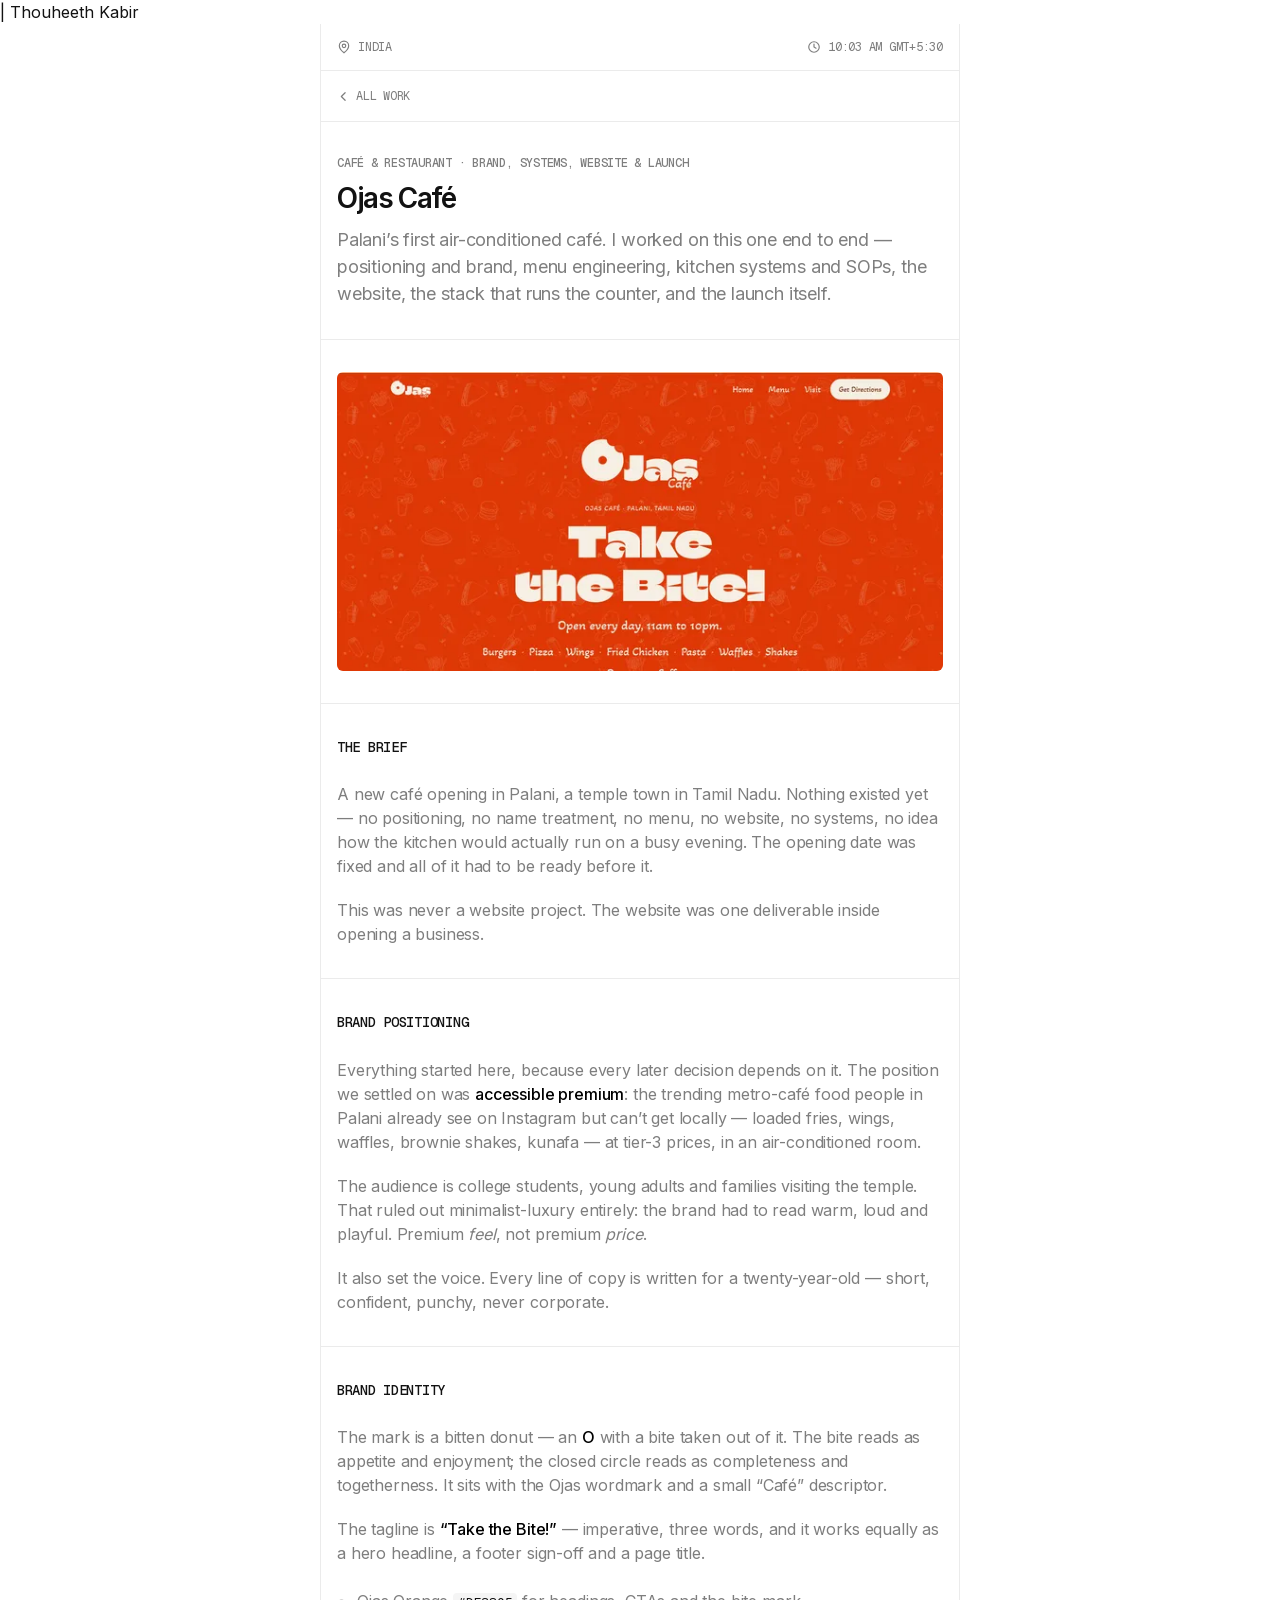
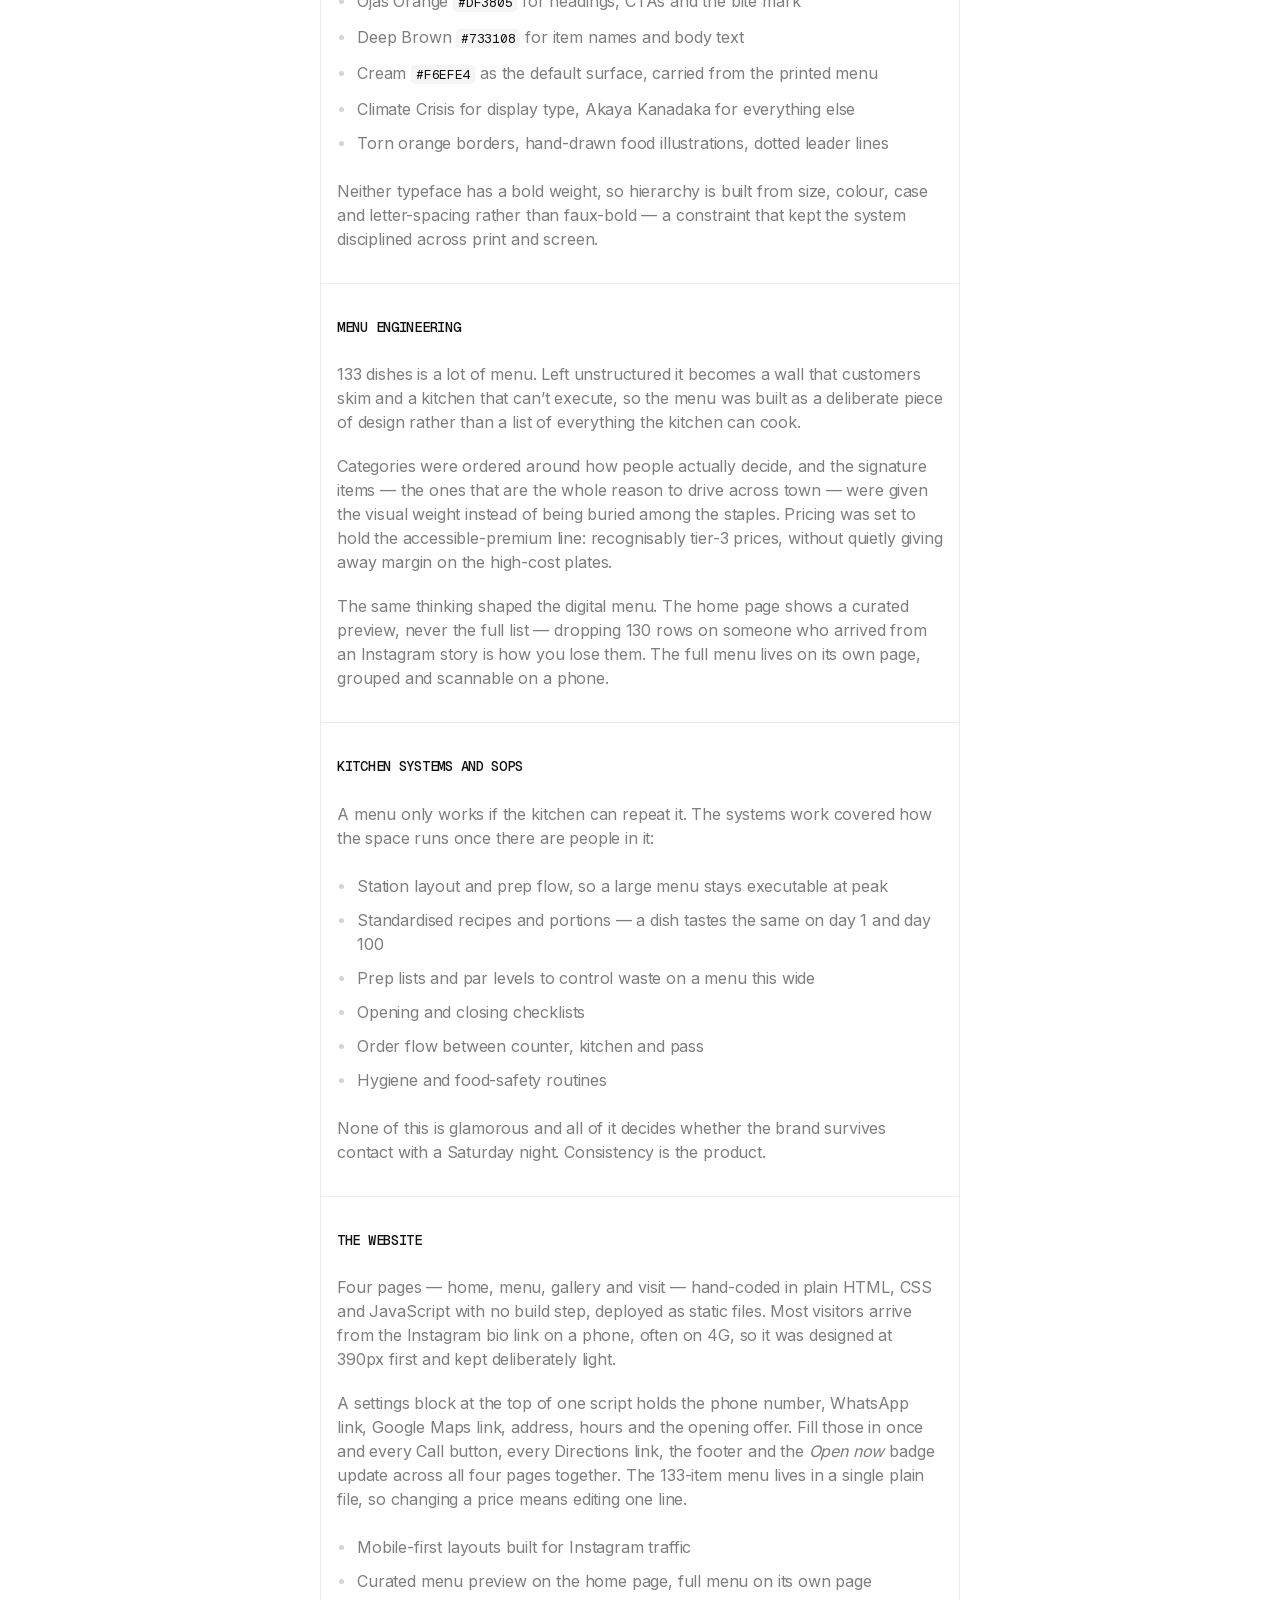
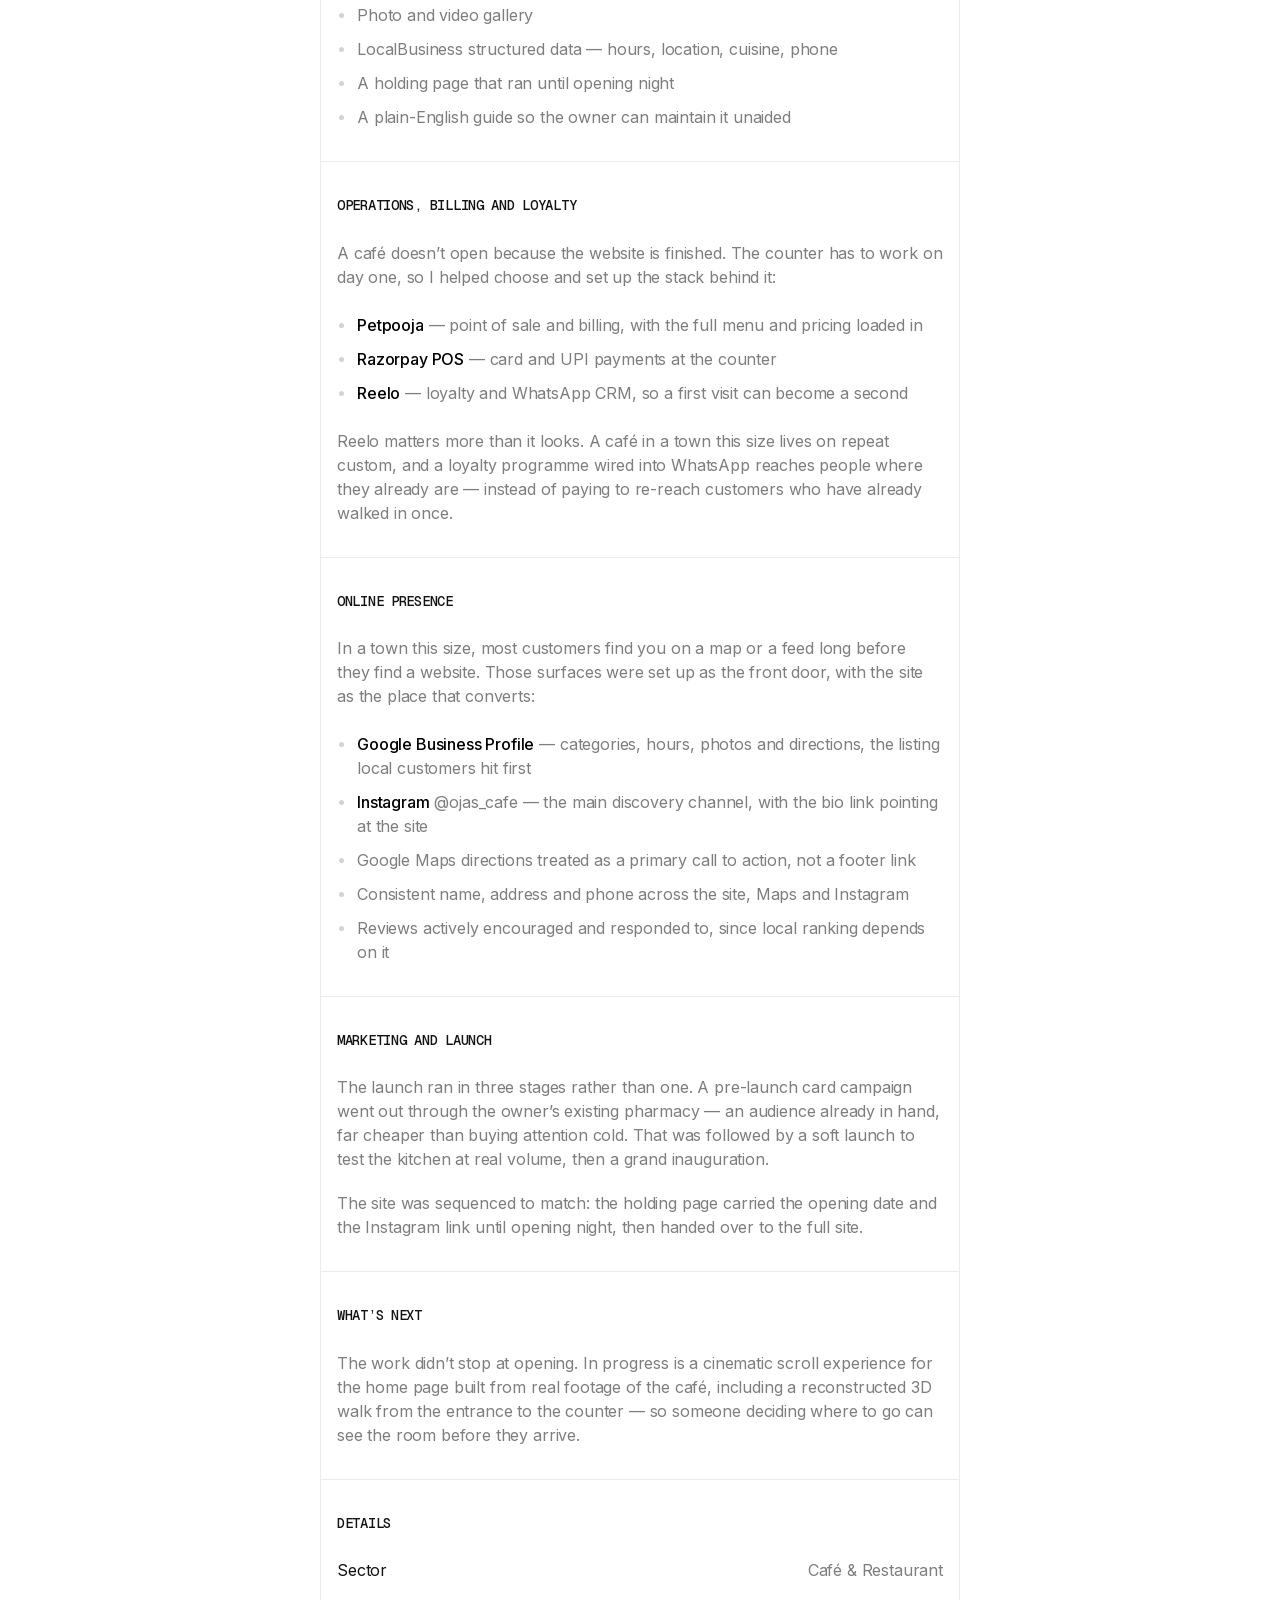
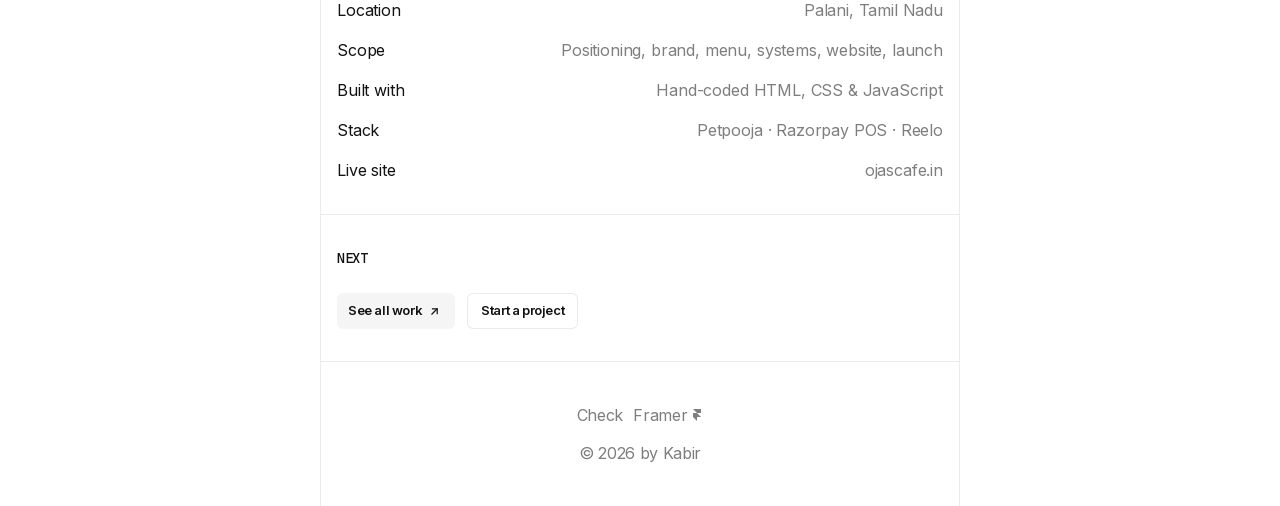
==== commit 2ac01f46: "Expand Ojas case study with menu engineering, kitchen SOPs and online presence Adds the business wor" ====
--- a/work/ojas-cafe/index.html
+++ b/work/ojas-cafe/index.html
@@ -4,13 +4,13 @@
 <meta charset="utf-8">
 <meta name="viewport" content="width=device-width, initial-scale=1">
 <title>Ojas Café — Brand, Website &amp; Launch Case Study</title>| Thouheeth Kabir</title>
-<meta name="description" content="Brand identity, menu, hand-coded website, POS and loyalty setup, and the launch for Ojas Café in Palani. A full case study by Thouheeth Kabir.">
+<meta name="description" content="Brand positioning, identity, menu engineering, kitchen SOPs, website, POS and loyalty, and the launch for Ojas Café in Palani. Case study by Thouheeth Kabir.">
 <link rel="canonical" href="https://www.thouheethkabir.com/work/ojas-cafe/">
 
 <meta property="og:type" content="article">
 <meta property="og:url" content="https://www.thouheethkabir.com/work/ojas-cafe/">
 <meta property="og:title" content="Ojas Café — Brand, Website &amp; Launch Case Study">
-<meta property="og:description" content="Brand identity, menu, hand-coded website, POS and loyalty setup, and the launch for Ojas Café in Palani.">
+<meta property="og:description" content="Brand positioning, identity, menu engineering, kitchen SOPs, website, POS and loyalty, and the launch for Ojas Café in Palani.">
 <meta property="og:image" content="https://www.thouheethkabir.com/assets/img/ojas-cafe.webp">
 <meta name="twitter:card" content="summary_large_image">
 <meta name="twitter:image" content="https://www.thouheethkabir.com/assets/img/ojas-cafe.webp">
@@ -105,9 +105,9 @@
   </nav>
 
   <header class="band cs-head">
-    <p class="cs-cat">Café &amp; Restaurant &middot; Brand, website &amp; launch</p>
+    <p class="cs-cat">Café &amp; Restaurant &middot; Brand, systems, website &amp; launch</p>
     <h1 class="cs-title">Ojas Café</h1>
-    <p class="cs-lede">Palani&rsquo;s first air-conditioned café. I worked on this one end to end &mdash; brand identity, menu, website, the systems that run the counter, and the launch itself.</p>
+    <p class="cs-lede">Palani&rsquo;s first air-conditioned café. I worked on this one end to end &mdash; positioning and brand, menu engineering, kitchen systems and SOPs, the website, the stack that runs the counter, and the launch itself.</p>
   </header>
 
   <section class="band cs-shot" aria-label="Screenshot">
@@ -119,42 +119,62 @@
   <section class="band" aria-labelledby="s-brief">
     <h2 class="s-title" id="s-brief">The brief</h2>
     <div class="prose">
-      <p>A new café opening in Palani, a temple town in Tamil Nadu. Nothing existed yet &mdash; no name treatment, no menu design, no website, no systems. The opening date was fixed and everything had to be ready before it.</p>
-      <p>This wasn&rsquo;t a website project that grew. It was a launch, and the website was one part of it.</p>
+      <p>A new café opening in Palani, a temple town in Tamil Nadu. Nothing existed yet &mdash; no positioning, no name treatment, no menu, no website, no systems, no idea how the kitchen would actually run on a busy evening. The opening date was fixed and all of it had to be ready before it.</p>
+      <p>This was never a website project. The website was one deliverable inside opening a business.</p>
     </div>
   </section>
 
   <section class="band" aria-labelledby="s-position">
-    <h2 class="s-title" id="s-position">Positioning</h2>
-    <div class="prose">
-      <p>The strategy we settled on was <strong>accessible premium</strong>: the trending metro-café food people in Palani see on Instagram but can&rsquo;t get locally &mdash; loaded fries, wings, waffles, brownie shakes, kunafa &mdash; at tier-3 prices, in an air-conditioned room.</p>
-      <p>That decision drove everything downstream. The audience is college students, young adults and families visiting the temple, so the brand had to feel warm, loud and playful rather than minimalist-luxury. Premium <em>feel</em>, not premium <em>price</em>. Every piece of copy is written for a twenty-year-old: short, confident, punchy.</p>
+    <h2 class="s-title" id="s-position">Brand positioning</h2>
+    <div class="prose">
+      <p>Everything started here, because every later decision depends on it. The position we settled on was <strong>accessible premium</strong>: the trending metro-café food people in Palani already see on Instagram but can&rsquo;t get locally &mdash; loaded fries, wings, waffles, brownie shakes, kunafa &mdash; at tier-3 prices, in an air-conditioned room.</p>
+      <p>The audience is college students, young adults and families visiting the temple. That ruled out minimalist-luxury entirely: the brand had to read warm, loud and playful. Premium <em>feel</em>, not premium <em>price</em>.</p>
+      <p>It also set the voice. Every line of copy is written for a twenty-year-old &mdash; short, confident, punchy, never corporate.</p>
     </div>
   </section>
 
   <section class="band" aria-labelledby="s-brand">
     <h2 class="s-title" id="s-brand">Brand identity</h2>
     <div class="prose">
-      <p>The mark is a bitten donut &mdash; an <strong>O</strong> with a bite taken out of it. A bite mark reads as appetite and enjoyment; the closed circle reads as completeness and togetherness. It sits with the Ojas wordmark and a small &ldquo;Café&rdquo; descriptor.</p>
-      <p>The tagline is <strong>&ldquo;Take the Bite!&rdquo;</strong> &mdash; three words, imperative, and it works equally as a headline, a footer sign-off and a page title.</p>
+      <p>The mark is a bitten donut &mdash; an <strong>O</strong> with a bite taken out of it. The bite reads as appetite and enjoyment; the closed circle reads as completeness and togetherness. It sits with the Ojas wordmark and a small &ldquo;Café&rdquo; descriptor.</p>
+      <p>The tagline is <strong>&ldquo;Take the Bite!&rdquo;</strong> &mdash; imperative, three words, and it works equally as a hero headline, a footer sign-off and a page title.</p>
     </div>
     <ul class="scope">
       <li>Ojas Orange <code>#DF3805</code> for headings, CTAs and the bite mark</li>
       <li>Deep Brown <code>#733108</code> for item names and body text</li>
       <li>Cream <code>#F6EFE4</code> as the default surface, carried from the printed menu</li>
       <li>Climate Crisis for display type, Akaya Kanadaka for everything else</li>
-      <li>Torn orange borders, hand-drawn food illustrations and dotted leader lines</li>
-    </ul>
-    <div class="prose">
-      <p>Neither typeface has a bold weight, so hierarchy is built from size, colour, case and letter-spacing instead of faux-bold &mdash; a constraint that kept the whole system disciplined.</p>
+      <li>Torn orange borders, hand-drawn food illustrations, dotted leader lines</li>
+    </ul>
+    <div class="prose">
+      <p>Neither typeface has a bold weight, so hierarchy is built from size, colour, case and letter-spacing rather than faux-bold &mdash; a constraint that kept the system disciplined across print and screen.</p>
     </div>
   </section>
 
   <section class="band" aria-labelledby="s-menu">
-    <h2 class="s-title" id="s-menu">The menu</h2>
-    <div class="prose">
-      <p>133 dishes, structured as data rather than design. The printed menu card became the design system for everything else: cream surfaces, torn orange frame, category headings with a line illustration beside them, item rows with a dotted leader running to the price.</p>
-      <p>On the website that same menu lives in a single plain file. Adding a dish or changing a price means editing one line, which is the difference between a menu that stays current and one that quietly goes stale.</p>
+    <h2 class="s-title" id="s-menu">Menu engineering</h2>
+    <div class="prose">
+      <p>133 dishes is a lot of menu. Left unstructured it becomes a wall that customers skim and a kitchen that can&rsquo;t execute, so the menu was built as a deliberate piece of design rather than a list of everything the kitchen can cook.</p>
+      <p>Categories were ordered around how people actually decide, and the signature items &mdash; the ones that are the whole reason to drive across town &mdash; were given the visual weight instead of being buried among the staples. Pricing was set to hold the accessible-premium line: recognisably tier-3 prices, without quietly giving away margin on the high-cost plates.</p>
+      <p>The same thinking shaped the digital menu. The home page shows a curated preview, never the full list &mdash; dropping 130 rows on someone who arrived from an Instagram story is how you lose them. The full menu lives on its own page, grouped and scannable on a phone.</p>
+    </div>
+  </section>
+
+  <section class="band" aria-labelledby="s-kitchen">
+    <h2 class="s-title" id="s-kitchen">Kitchen systems and SOPs</h2>
+    <div class="prose">
+      <p>A menu only works if the kitchen can repeat it. The systems work covered how the space runs once there are people in it:</p>
+    </div>
+    <ul class="scope">
+      <li>Station layout and prep flow, so a large menu stays executable at peak</li>
+      <li>Standardised recipes and portions &mdash; a dish tastes the same on day 1 and day 100</li>
+      <li>Prep lists and par levels to control waste on a menu this wide</li>
+      <li>Opening and closing checklists</li>
+      <li>Order flow between counter, kitchen and pass</li>
+      <li>Hygiene and food-safety routines</li>
+    </ul>
+    <div class="prose">
+      <p>None of this is glamorous and all of it decides whether the brand survives contact with a Saturday night. Consistency is the product.</p>
     </div>
   </section>
 
@@ -162,13 +182,13 @@
     <h2 class="s-title" id="s-site">The website</h2>
     <div class="prose">
       <p>Four pages &mdash; home, menu, gallery and visit &mdash; hand-coded in plain HTML, CSS and JavaScript with no build step, deployed as static files. Most visitors arrive from the Instagram bio link on a phone, often on 4G, so it was designed at 390px first and kept deliberately light.</p>
-      <p>A settings block at the top of one script holds the phone number, WhatsApp link, Google Maps link, address, hours and the opening offer. Fill those in once and every Call button, every Directions link, the footer and the <em>Open now</em> badge update across all four pages together.</p>
+      <p>A settings block at the top of one script holds the phone number, WhatsApp link, Google Maps link, address, hours and the opening offer. Fill those in once and every Call button, every Directions link, the footer and the <em>Open now</em> badge update across all four pages together. The 133-item menu lives in a single plain file, so changing a price means editing one line.</p>
     </div>
     <ul class="scope">
       <li>Mobile-first layouts built for Instagram traffic</li>
-      <li>Menu preview on the home page, full menu on its own page</li>
+      <li>Curated menu preview on the home page, full menu on its own page</li>
       <li>Photo and video gallery</li>
-      <li>LocalBusiness structured data for Google &mdash; hours, location, cuisine, phone</li>
+      <li>LocalBusiness structured data &mdash; hours, location, cuisine, phone</li>
       <li>A holding page that ran until opening night</li>
       <li>A plain-English guide so the owner can maintain it unaided</li>
     </ul>
@@ -177,25 +197,37 @@
   <section class="band" aria-labelledby="s-ops">
     <h2 class="s-title" id="s-ops">Operations, billing and loyalty</h2>
     <div class="prose">
-      <p>A café doesn&rsquo;t open because the website is finished. The counter has to work on day one, so I helped choose and set up the stack that runs it:</p>
+      <p>A café doesn&rsquo;t open because the website is finished. The counter has to work on day one, so I helped choose and set up the stack behind it:</p>
     </div>
     <ul class="scope">
       <li><strong>Petpooja</strong> &mdash; point of sale and billing, with the full menu and pricing loaded in</li>
       <li><strong>Razorpay POS</strong> &mdash; card and UPI payments at the counter</li>
-      <li><strong>Reelo</strong> &mdash; loyalty and WhatsApp CRM, so a first visit can turn into a second</li>
-      <li><strong>Google Business Profile</strong> &mdash; the listing most local customers actually find first</li>
-      <li><strong>Instagram</strong> &mdash; <span class="nowrap">@ojas_cafe</span>, the main discovery channel</li>
-    </ul>
-    <div class="prose">
-      <p>Reelo matters more than it looks. A café in a town this size lives on people coming back, and a loyalty programme wired into WhatsApp reaches customers where they already are &mdash; without buying ads to reach people who have already visited once.</p>
-    </div>
+      <li><strong>Reelo</strong> &mdash; loyalty and WhatsApp CRM, so a first visit can become a second</li>
+    </ul>
+    <div class="prose">
+      <p>Reelo matters more than it looks. A café in a town this size lives on repeat custom, and a loyalty programme wired into WhatsApp reaches people where they already are &mdash; instead of paying to re-reach customers who have already walked in once.</p>
+    </div>
+  </section>
+
+  <section class="band" aria-labelledby="s-online">
+    <h2 class="s-title" id="s-online">Online presence</h2>
+    <div class="prose">
+      <p>In a town this size, most customers find you on a map or a feed long before they find a website. Those surfaces were set up as the front door, with the site as the place that converts:</p>
+    </div>
+    <ul class="scope">
+      <li><strong>Google Business Profile</strong> &mdash; categories, hours, photos and directions, the listing local customers hit first</li>
+      <li><strong>Instagram</strong> <span class="nowrap">@ojas_cafe</span> &mdash; the main discovery channel, with the bio link pointing at the site</li>
+      <li>Google Maps directions treated as a primary call to action, not a footer link</li>
+      <li>Consistent name, address and phone across the site, Maps and Instagram</li>
+      <li>Reviews actively encouraged and responded to, since local ranking depends on it</li>
+    </ul>
   </section>
 
   <section class="band" aria-labelledby="s-launch">
     <h2 class="s-title" id="s-launch">Marketing and launch</h2>
     <div class="prose">
-      <p>The launch ran in three stages rather than one. A pre-launch card campaign went out through the owner&rsquo;s existing pharmacy &mdash; an audience already in hand, which is far cheaper than buying attention cold. That was followed by a soft launch to test the kitchen at real volume, and then a grand inauguration.</p>
-      <p>The website and the holding page were sequenced to match: the holding page carried the opening date and the Instagram link until opening night, then handed over to the full site.</p>
+      <p>The launch ran in three stages rather than one. A pre-launch card campaign went out through the owner&rsquo;s existing pharmacy &mdash; an audience already in hand, far cheaper than buying attention cold. That was followed by a soft launch to test the kitchen at real volume, then a grand inauguration.</p>
+      <p>The site was sequenced to match: the holding page carried the opening date and the Instagram link until opening night, then handed over to the full site.</p>
     </div>
   </section>
 
@@ -211,7 +243,7 @@
     <ul class="contact">
       <li><span class="contact__label">Sector</span><span class="contact__value">Café &amp; Restaurant</span></li>
       <li><span class="contact__label">Location</span><span class="contact__value">Palani, Tamil Nadu</span></li>
-      <li><span class="contact__label">Scope</span><span class="contact__value">Brand, menu, website, ops &amp; launch</span></li>
+      <li><span class="contact__label">Scope</span><span class="contact__value">Positioning, brand, menu, systems, website, launch</span></li>
       <li><span class="contact__label">Built with</span><span class="contact__value">Hand-coded HTML, CSS &amp; JavaScript</span></li>
       <li><span class="contact__label">Stack</span><span class="contact__value">Petpooja &middot; Razorpay POS &middot; Reelo</span></li>
       <li><span class="contact__label">Live site</span><a class="contact__value" href="https://ojascafe.in/" target="_blank" rel="noopener">ojascafe.in</a></li>
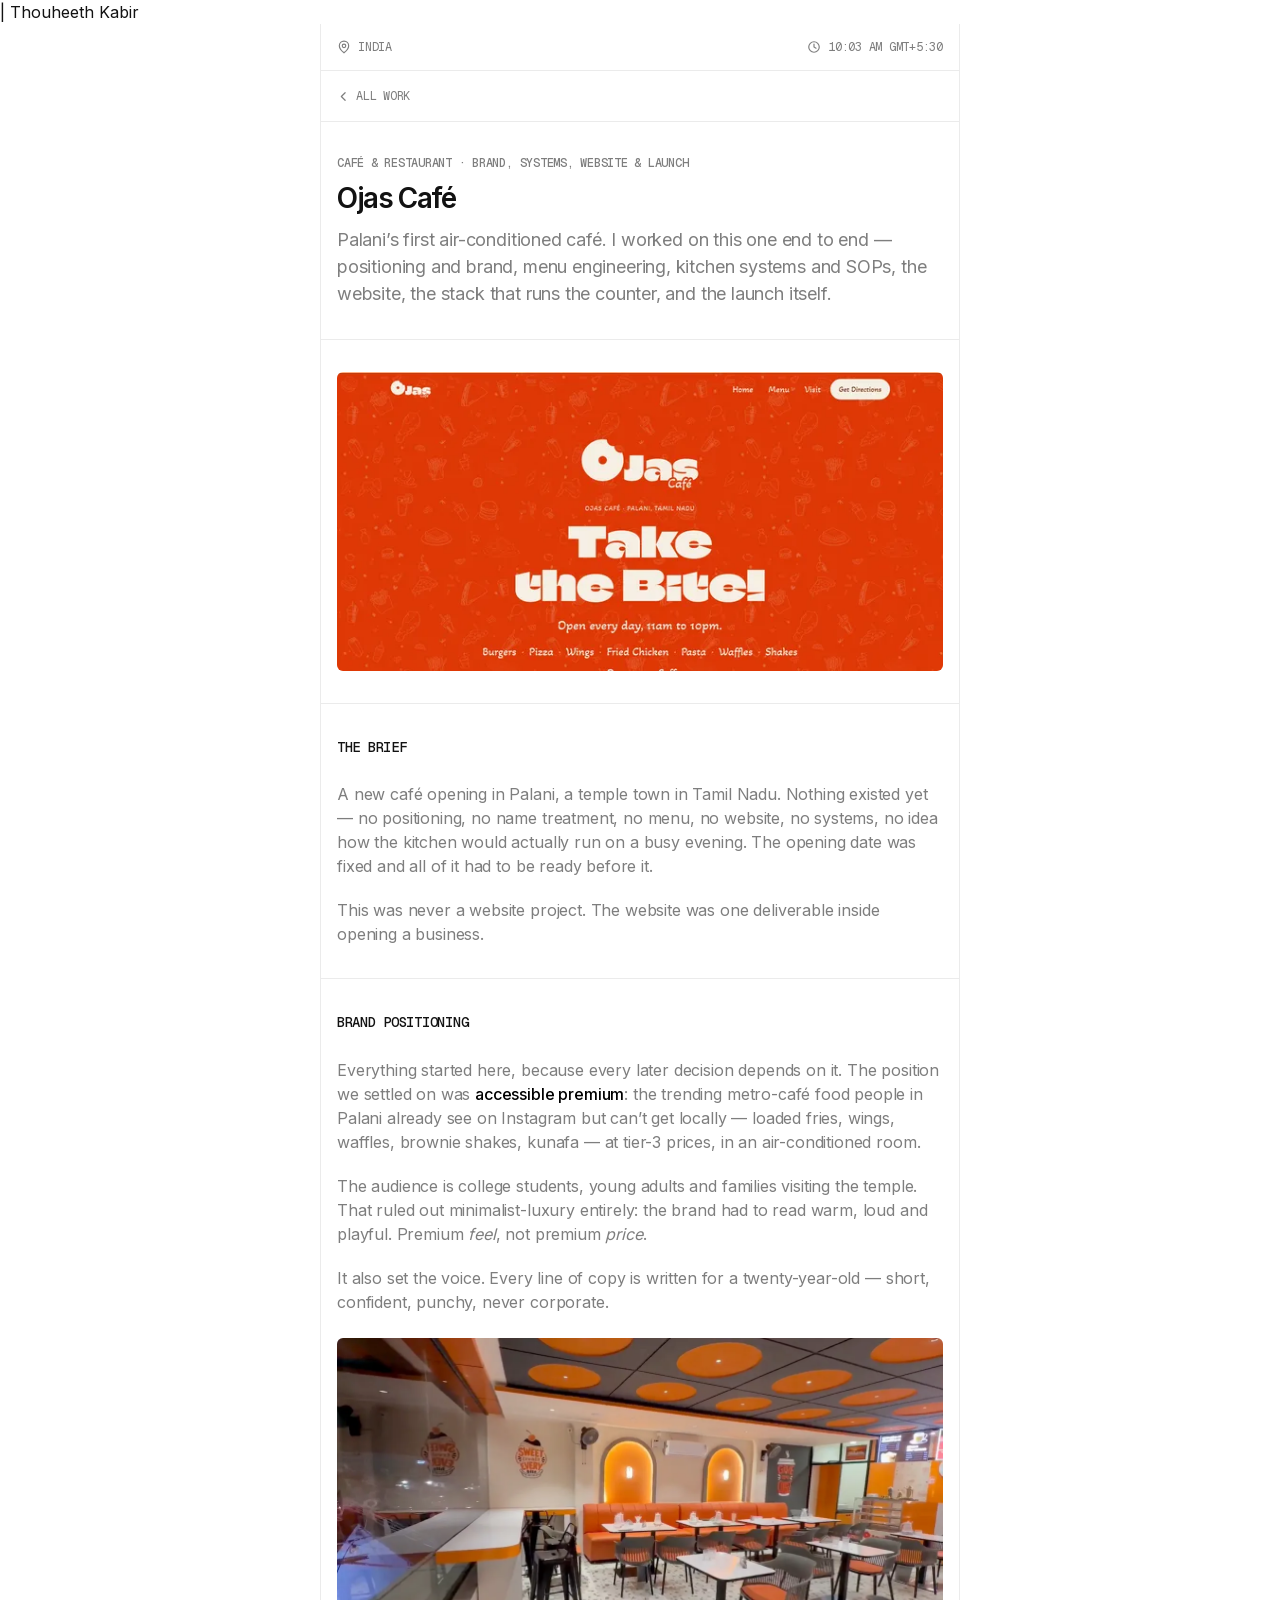
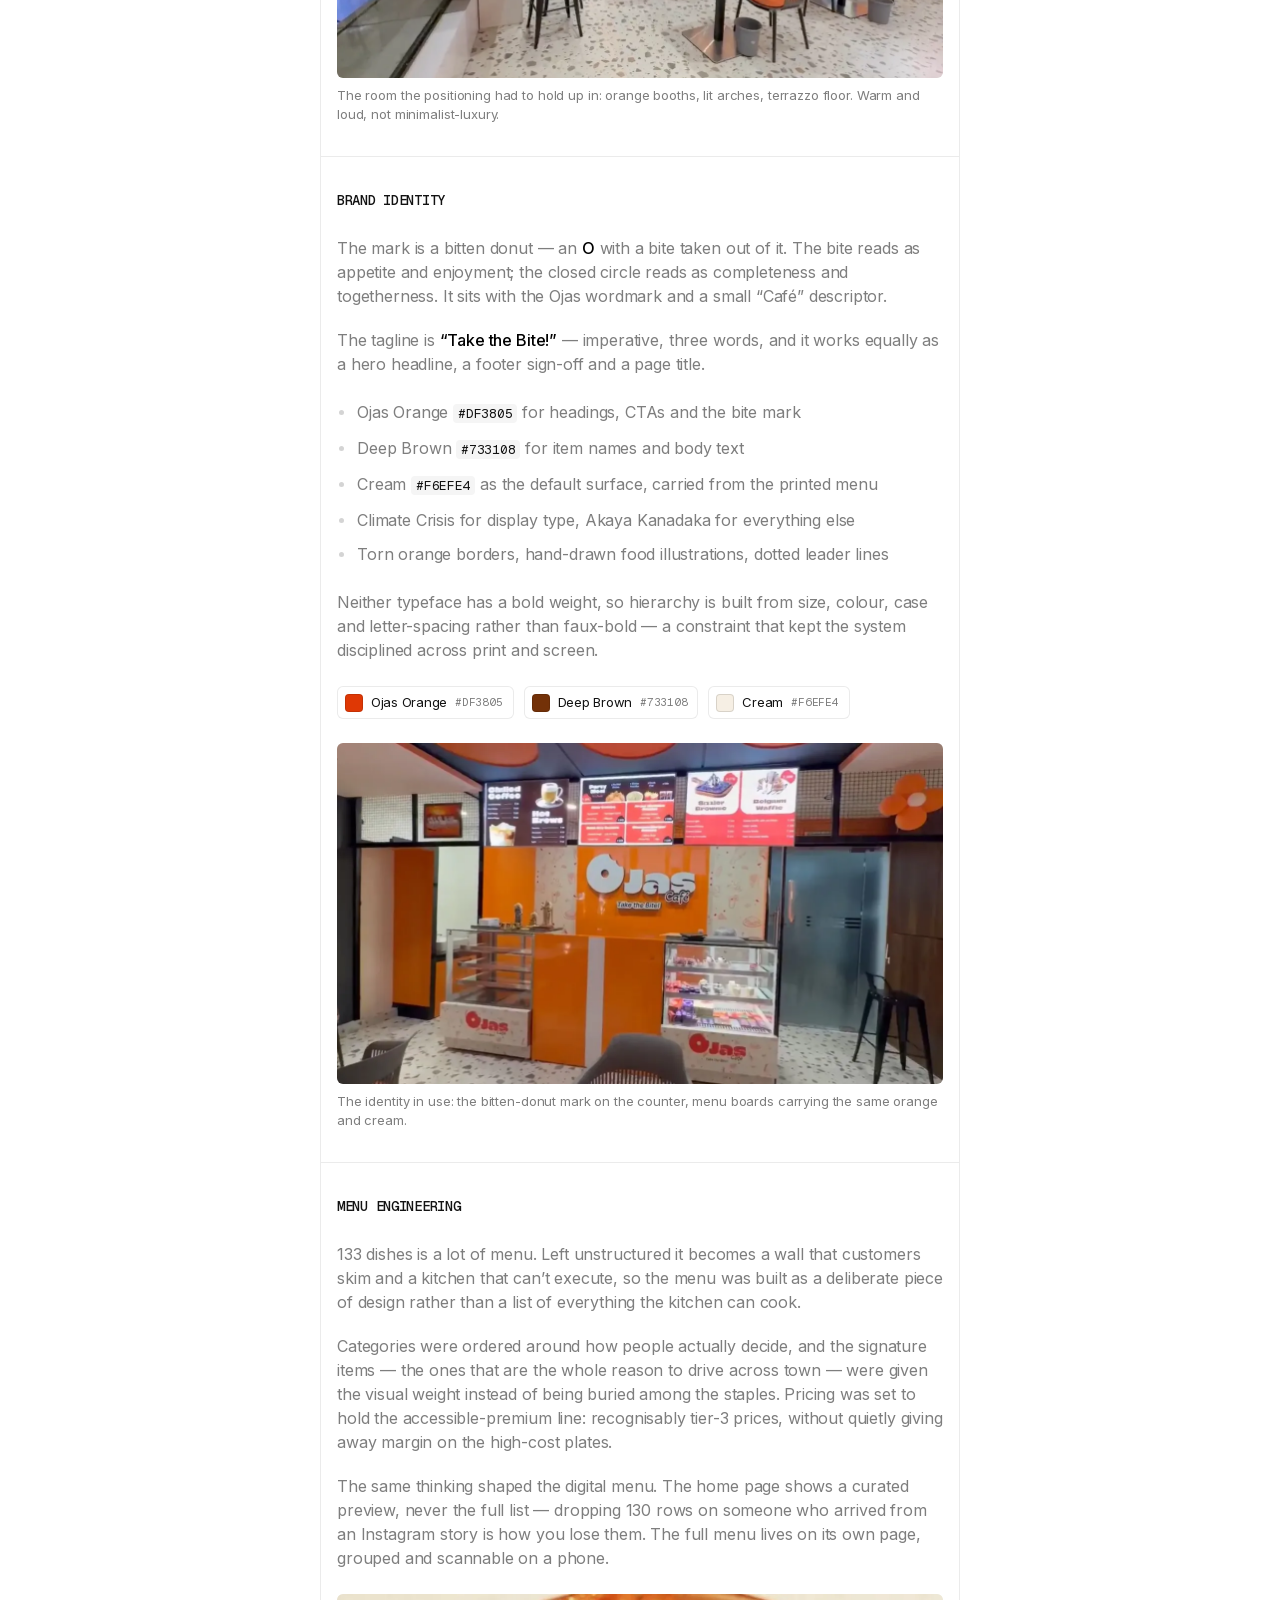
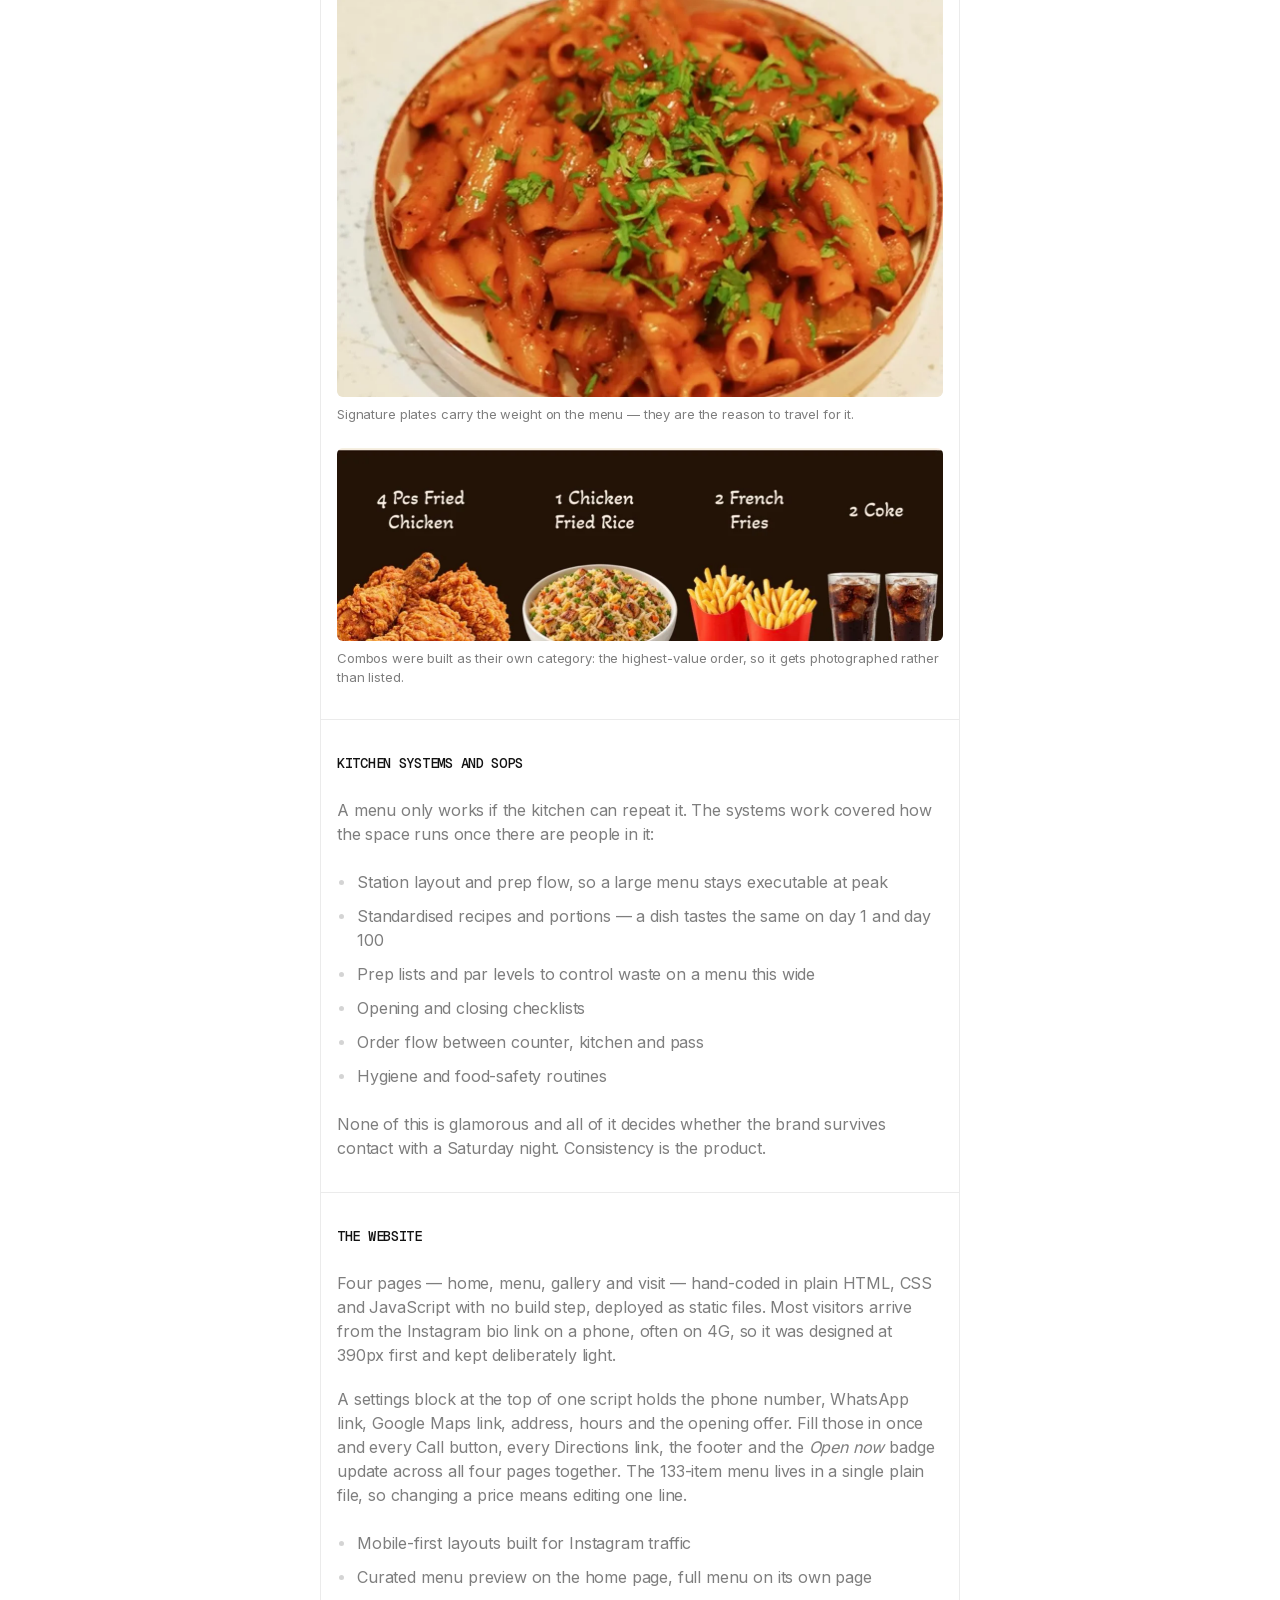
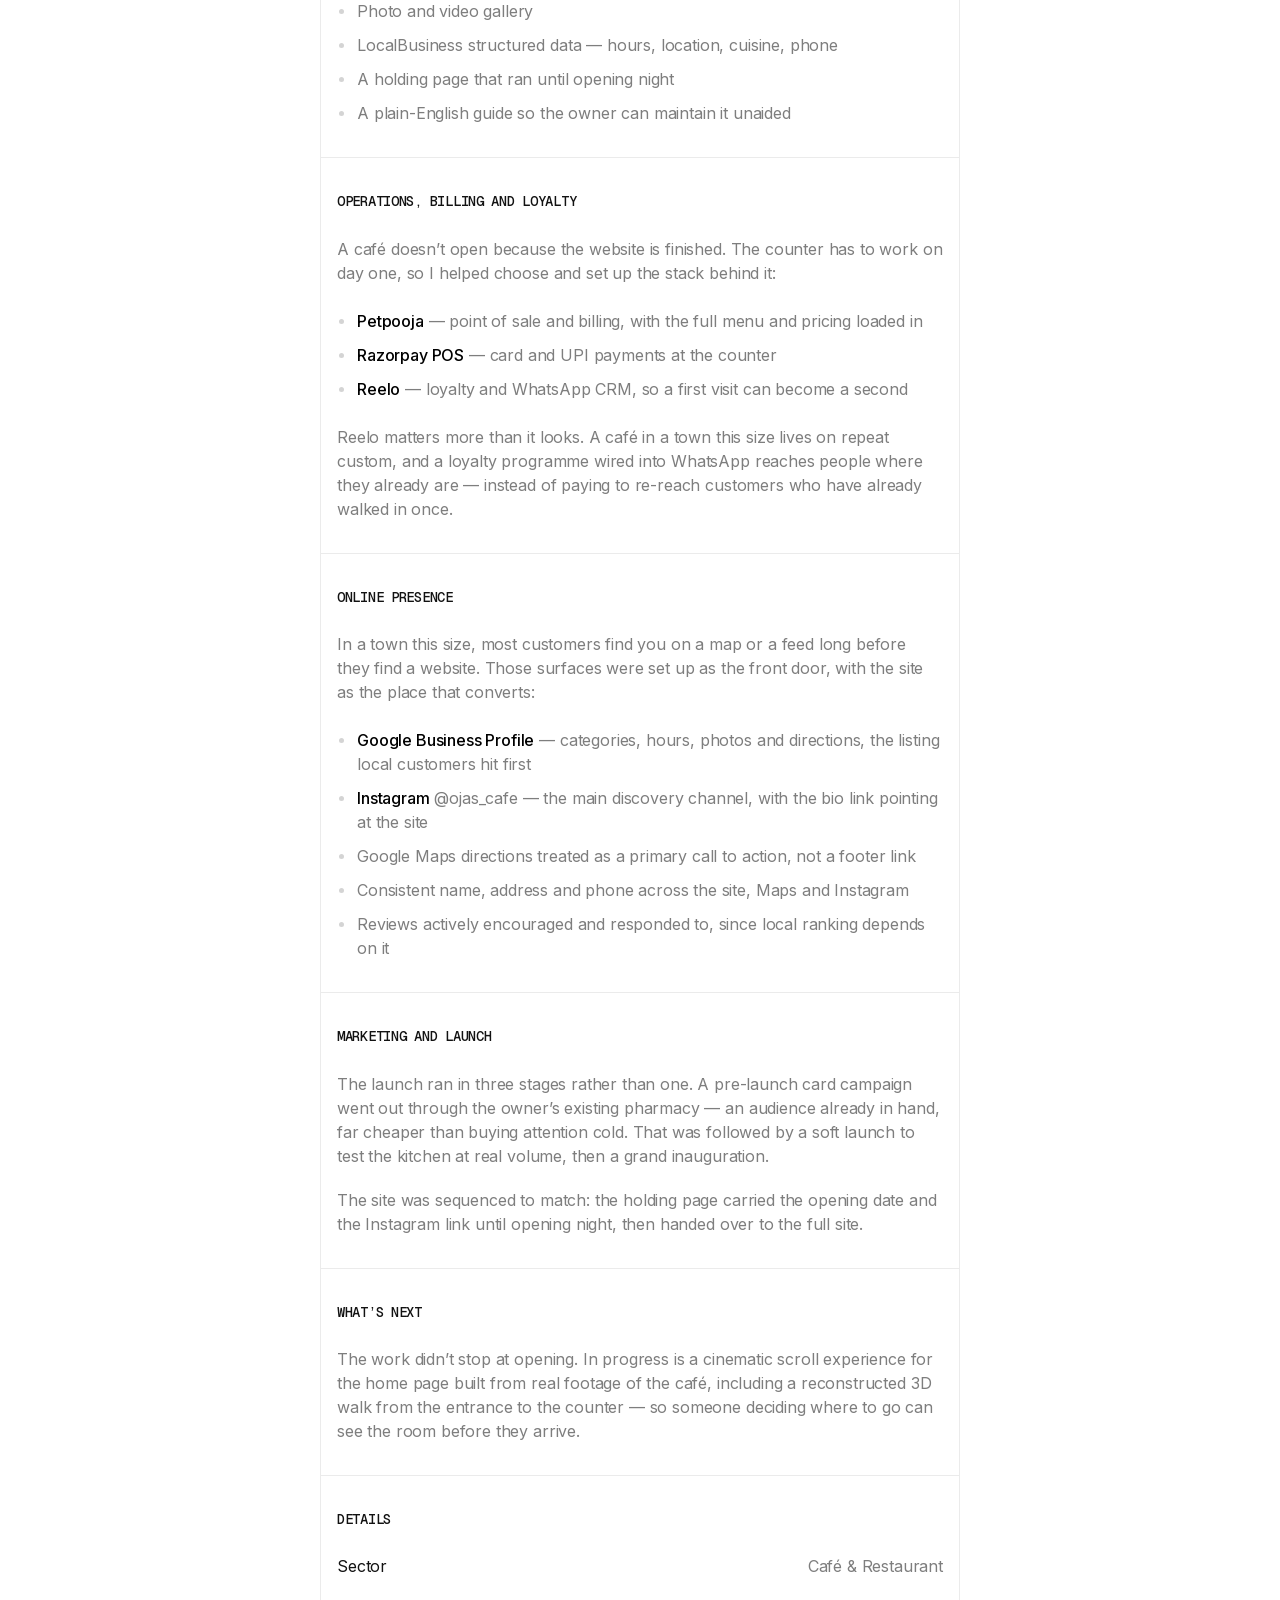
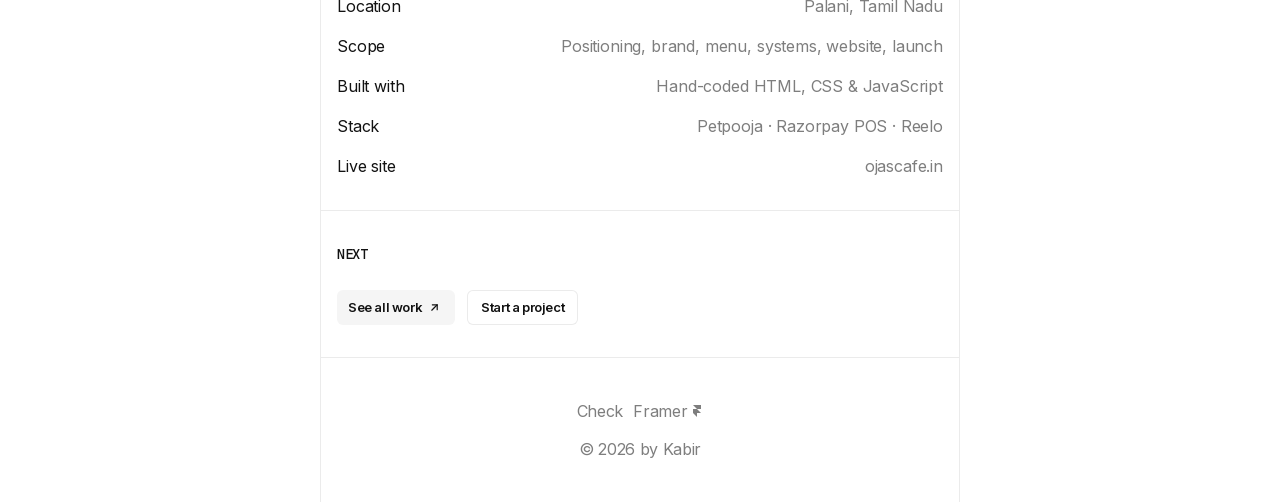
==== commit d74fc3a1: "Add photography to the Ojas case study and an editing guide Four images from the real project: the r" ====
--- a/work/ojas-cafe/index.html
+++ b/work/ojas-cafe/index.html
@@ -131,6 +131,10 @@
       <p>The audience is college students, young adults and families visiting the temple. That ruled out minimalist-luxury entirely: the brand had to read warm, loud and playful. Premium <em>feel</em>, not premium <em>price</em>.</p>
       <p>It also set the voice. Every line of copy is written for a twenty-year-old &mdash; short, confident, punchy, never corporate.</p>
     </div>
+    <figure class="cs-fig">
+      <img src="../../assets/img/ojas-interior.webp" width="1216" height="684" alt="Ojas Café interior — orange booth seating, illuminated arches and terrazzo flooring" loading="lazy" decoding="async">
+      <figcaption>The room the positioning had to hold up in: orange booths, lit arches, terrazzo floor. Warm and loud, not minimalist-luxury.</figcaption>
+    </figure>
   </section>
 
   <section class="band" aria-labelledby="s-brand">
@@ -149,6 +153,15 @@
     <div class="prose">
       <p>Neither typeface has a bold weight, so hierarchy is built from size, colour, case and letter-spacing rather than faux-bold &mdash; a constraint that kept the system disciplined across print and screen.</p>
     </div>
+    <ul class="swatches" aria-label="Brand palette">
+      <li><span class="sw" style="background:#DF3805"></span><span class="sw__n">Ojas Orange</span><span class="sw__h">#DF3805</span></li>
+      <li><span class="sw" style="background:#733108"></span><span class="sw__n">Deep Brown</span><span class="sw__h">#733108</span></li>
+      <li><span class="sw" style="background:#F6EFE4"></span><span class="sw__n">Cream</span><span class="sw__h">#F6EFE4</span></li>
+    </ul>
+    <figure class="cs-fig">
+      <img src="../../assets/img/ojas-counter.webp" width="1216" height="684" alt="Ojas Café counter with the bitten-donut logo and menu boards above" loading="lazy" decoding="async">
+      <figcaption>The identity in use: the bitten-donut mark on the counter, menu boards carrying the same orange and cream.</figcaption>
+    </figure>
   </section>
 
   <section class="band" aria-labelledby="s-menu">
@@ -158,6 +171,14 @@
       <p>Categories were ordered around how people actually decide, and the signature items &mdash; the ones that are the whole reason to drive across town &mdash; were given the visual weight instead of being buried among the staples. Pricing was set to hold the accessible-premium line: recognisably tier-3 prices, without quietly giving away margin on the high-cost plates.</p>
       <p>The same thinking shaped the digital menu. The home page shows a curated preview, never the full list &mdash; dropping 130 rows on someone who arrived from an Instagram story is how you lose them. The full menu lives on its own page, grouped and scannable on a phone.</p>
     </div>
+    <figure class="cs-fig">
+      <img src="../../assets/img/ojas-food.webp" width="1216" height="810" alt="A bowl of pasta from the Ojas Café menu" loading="lazy" decoding="async">
+      <figcaption>Signature plates carry the weight on the menu — they are the reason to travel for it.</figcaption>
+    </figure>
+    <figure class="cs-fig">
+      <img src="../../assets/img/ojas-combo.webp" width="1216" height="386" alt="Ojas Party Meal combo — fried chicken, fries, fried rice and drinks for four" loading="lazy" decoding="async">
+      <figcaption>Combos were built as their own category: the highest-value order, so it gets photographed rather than listed.</figcaption>
+    </figure>
   </section>
 
   <section class="band" aria-labelledby="s-kitchen">
--- a/assets/styles.css
+++ b/assets/styles.css
@@ -679,3 +679,66 @@
 .scope strong{ color:var(--ink-strong); font-weight:500; }
 .prose strong{ color:var(--ink-strong); font-weight:500; }
 .nowrap{ white-space:nowrap; }
+
+/* ---------- Case-study figures & swatches ---------- */
+
+.cs-fig{
+  display:flex;
+  flex-direction:column;
+  gap:8px;
+  margin:0;
+}
+
+.cs-fig img{
+  width:100%;
+  height:auto;
+  border-radius:6px;
+  box-shadow:inset 0 0 0 1px rgba(0,0,0,.06);
+  background:var(--chip);
+}
+
+.cs-fig figcaption{
+  font-size:13px;
+  line-height:19px;
+  letter-spacing:-.13px;
+  color:var(--muted);
+  text-wrap:pretty;
+}
+
+.swatches{
+  display:flex;
+  flex-wrap:wrap;
+  gap:10px;
+}
+
+.swatches li{
+  display:flex;
+  align-items:center;
+  gap:8px;
+  padding:7px 11px 7px 8px;
+  border-radius:6px;
+  box-shadow:inset 0 0 0 1px var(--line);
+}
+
+.sw{
+  width:18px; height:18px;
+  border-radius:4px;
+  box-shadow:inset 0 0 0 1px rgba(0,0,0,.12);
+}
+
+.sw__n{
+  font-size:13px;
+  letter-spacing:-.26px;
+  color:var(--ink);
+}
+
+.sw__h{
+  font-family:var(--mono);
+  font-size:11px;
+  letter-spacing:-.22px;
+  color:var(--muted);
+}
+
+@media (max-width:560px){
+  .swatches{ flex-direction:column; align-items:stretch; }
+}
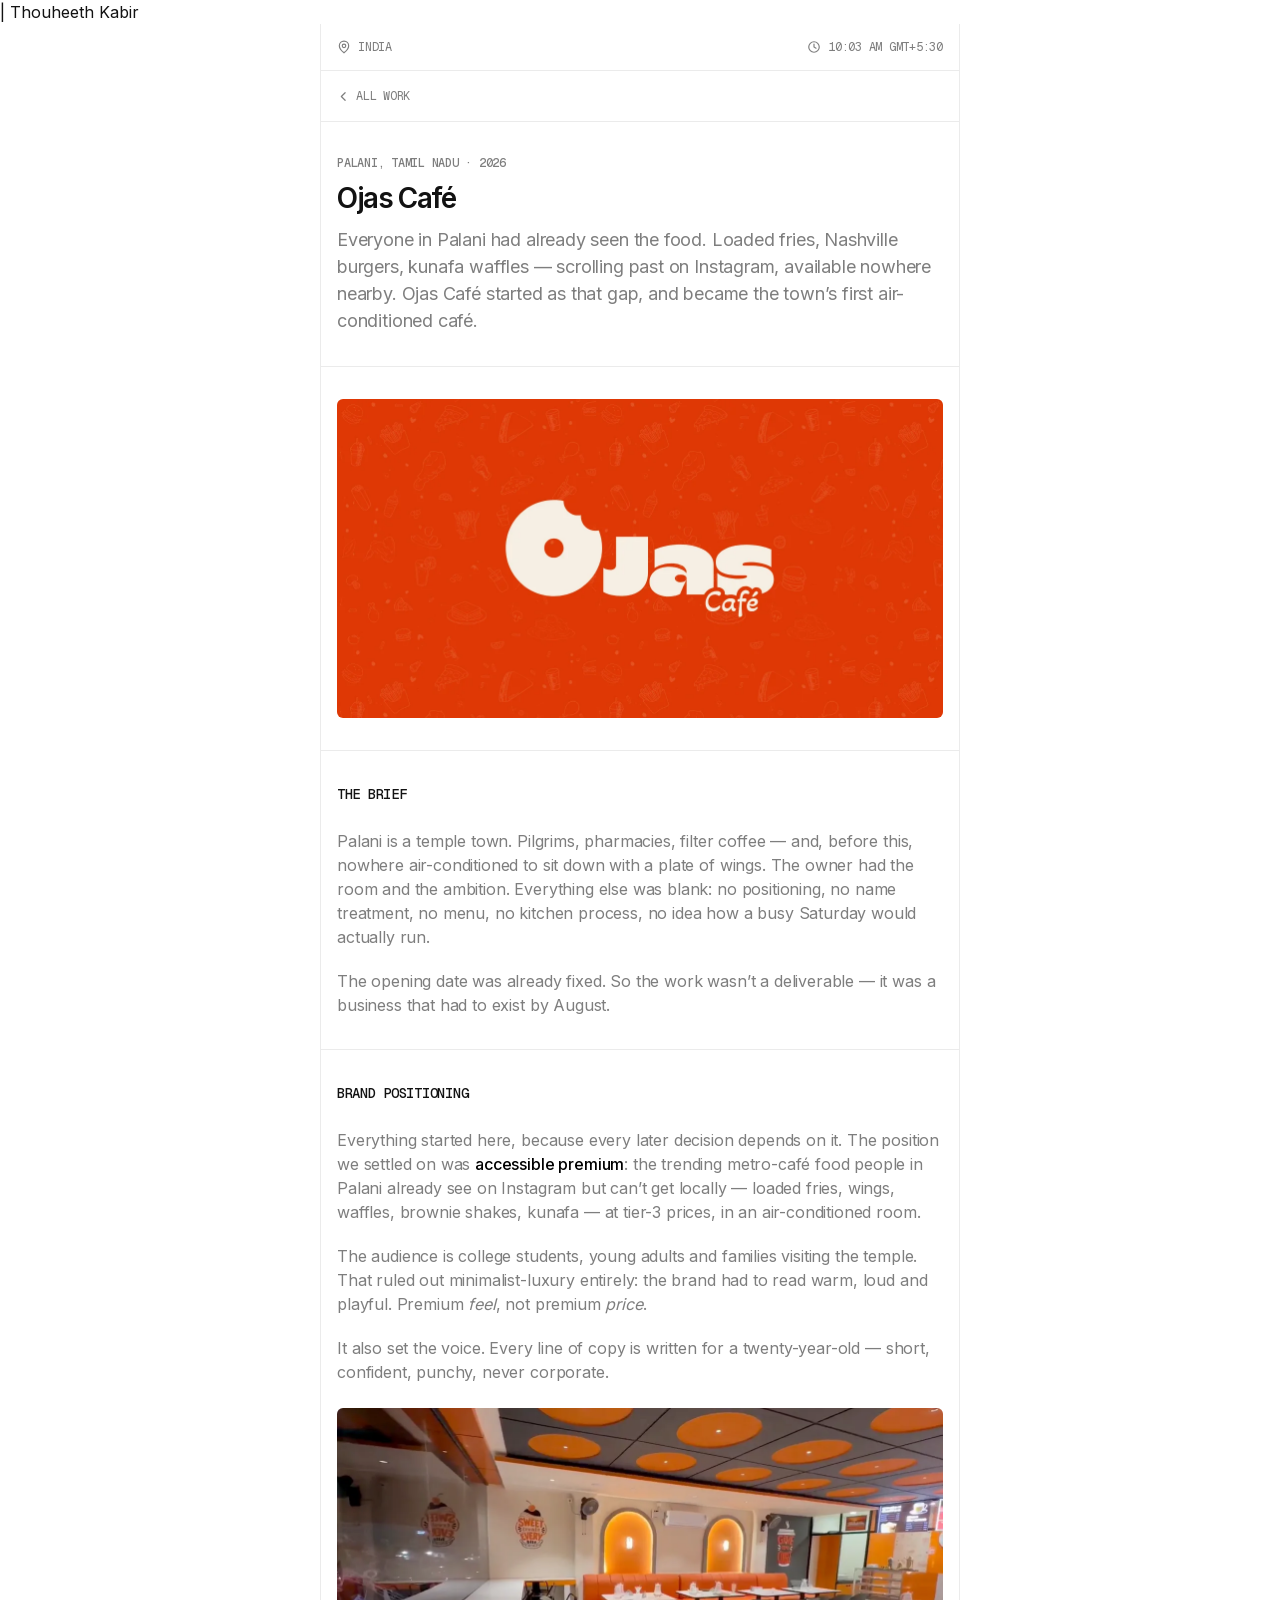
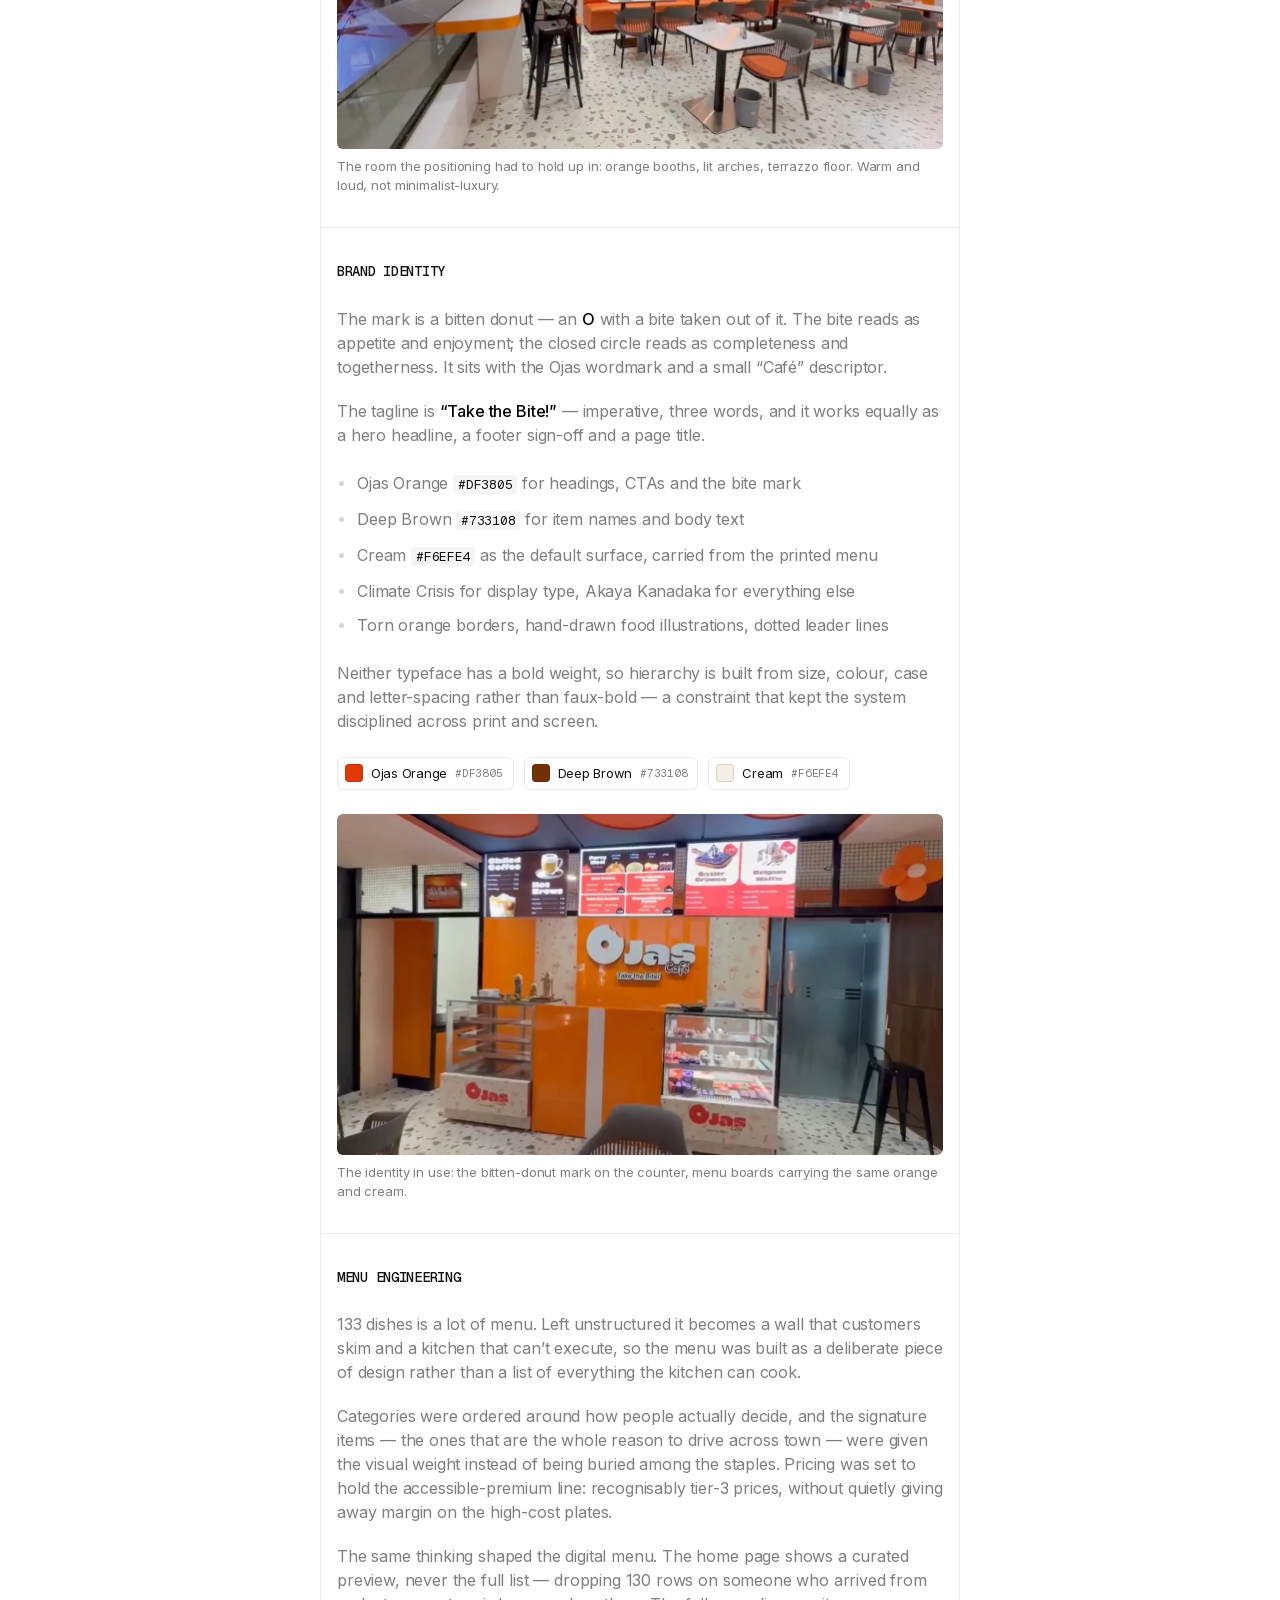
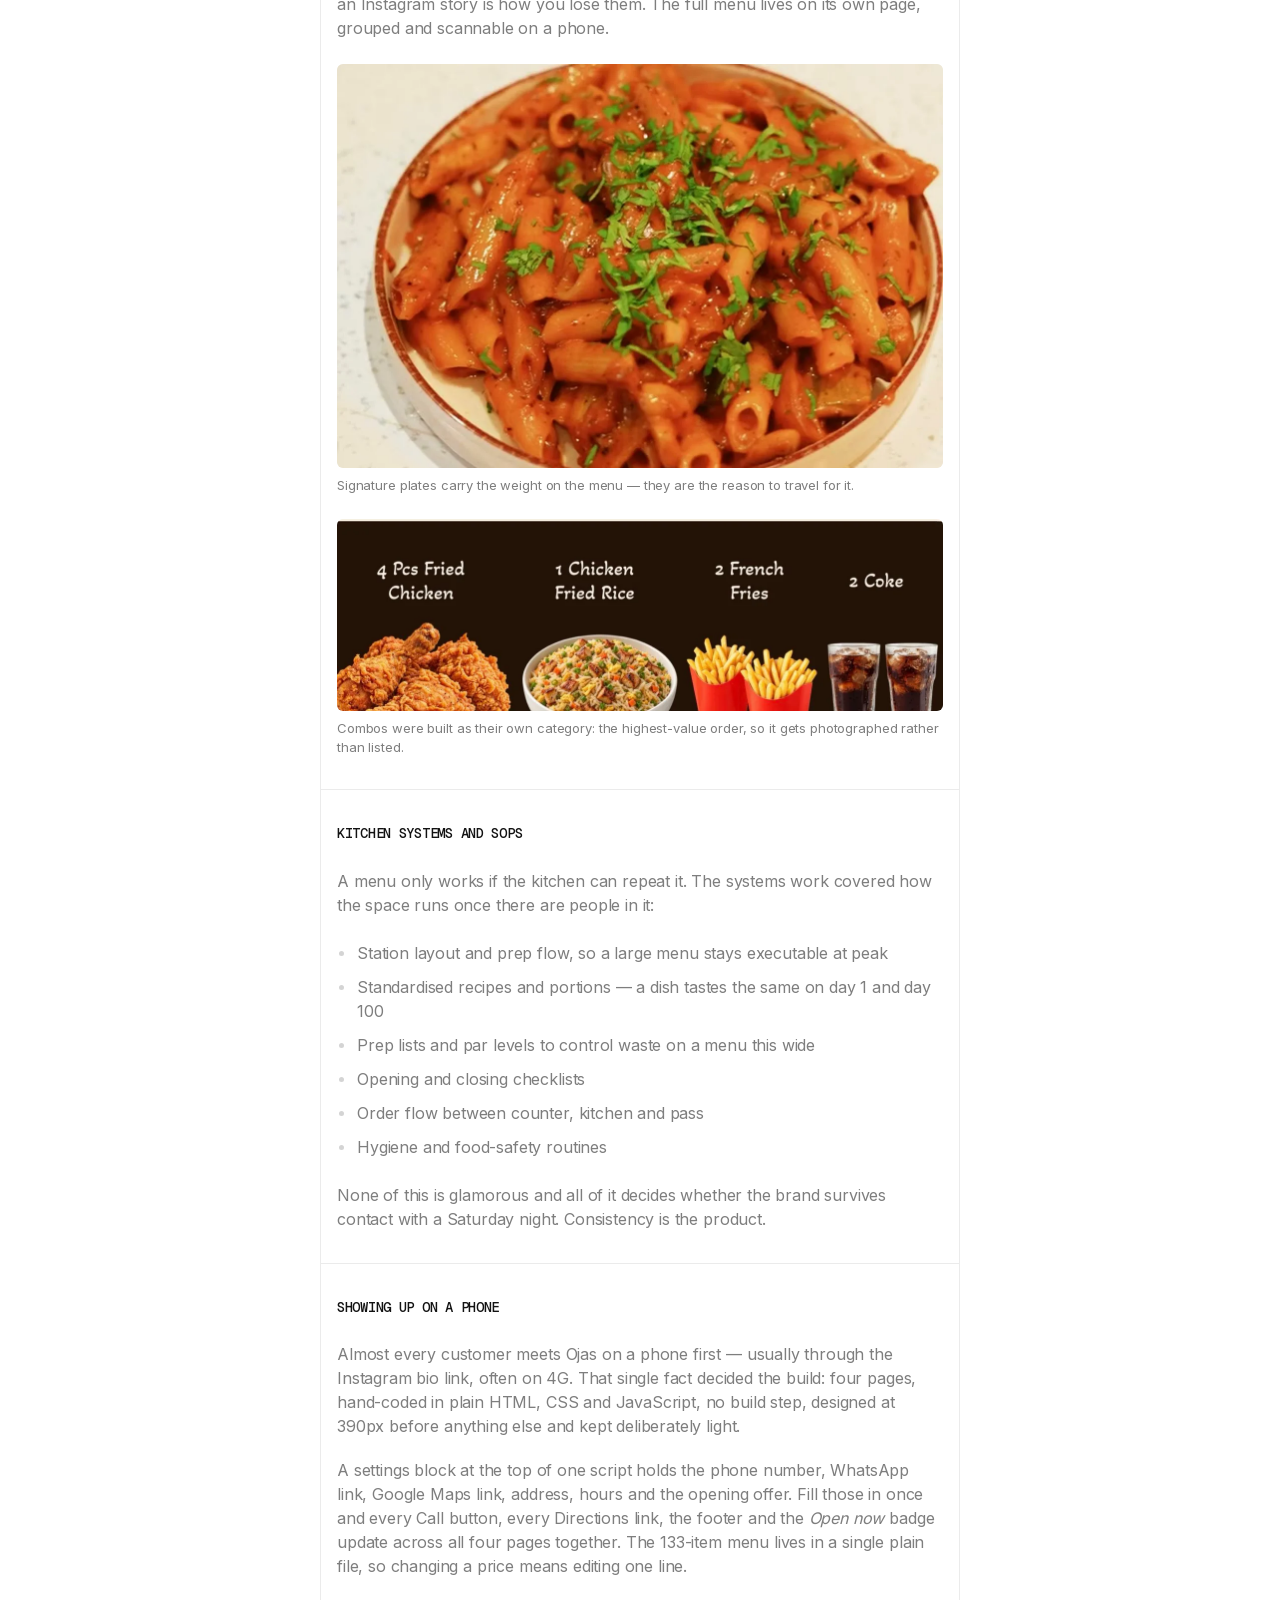
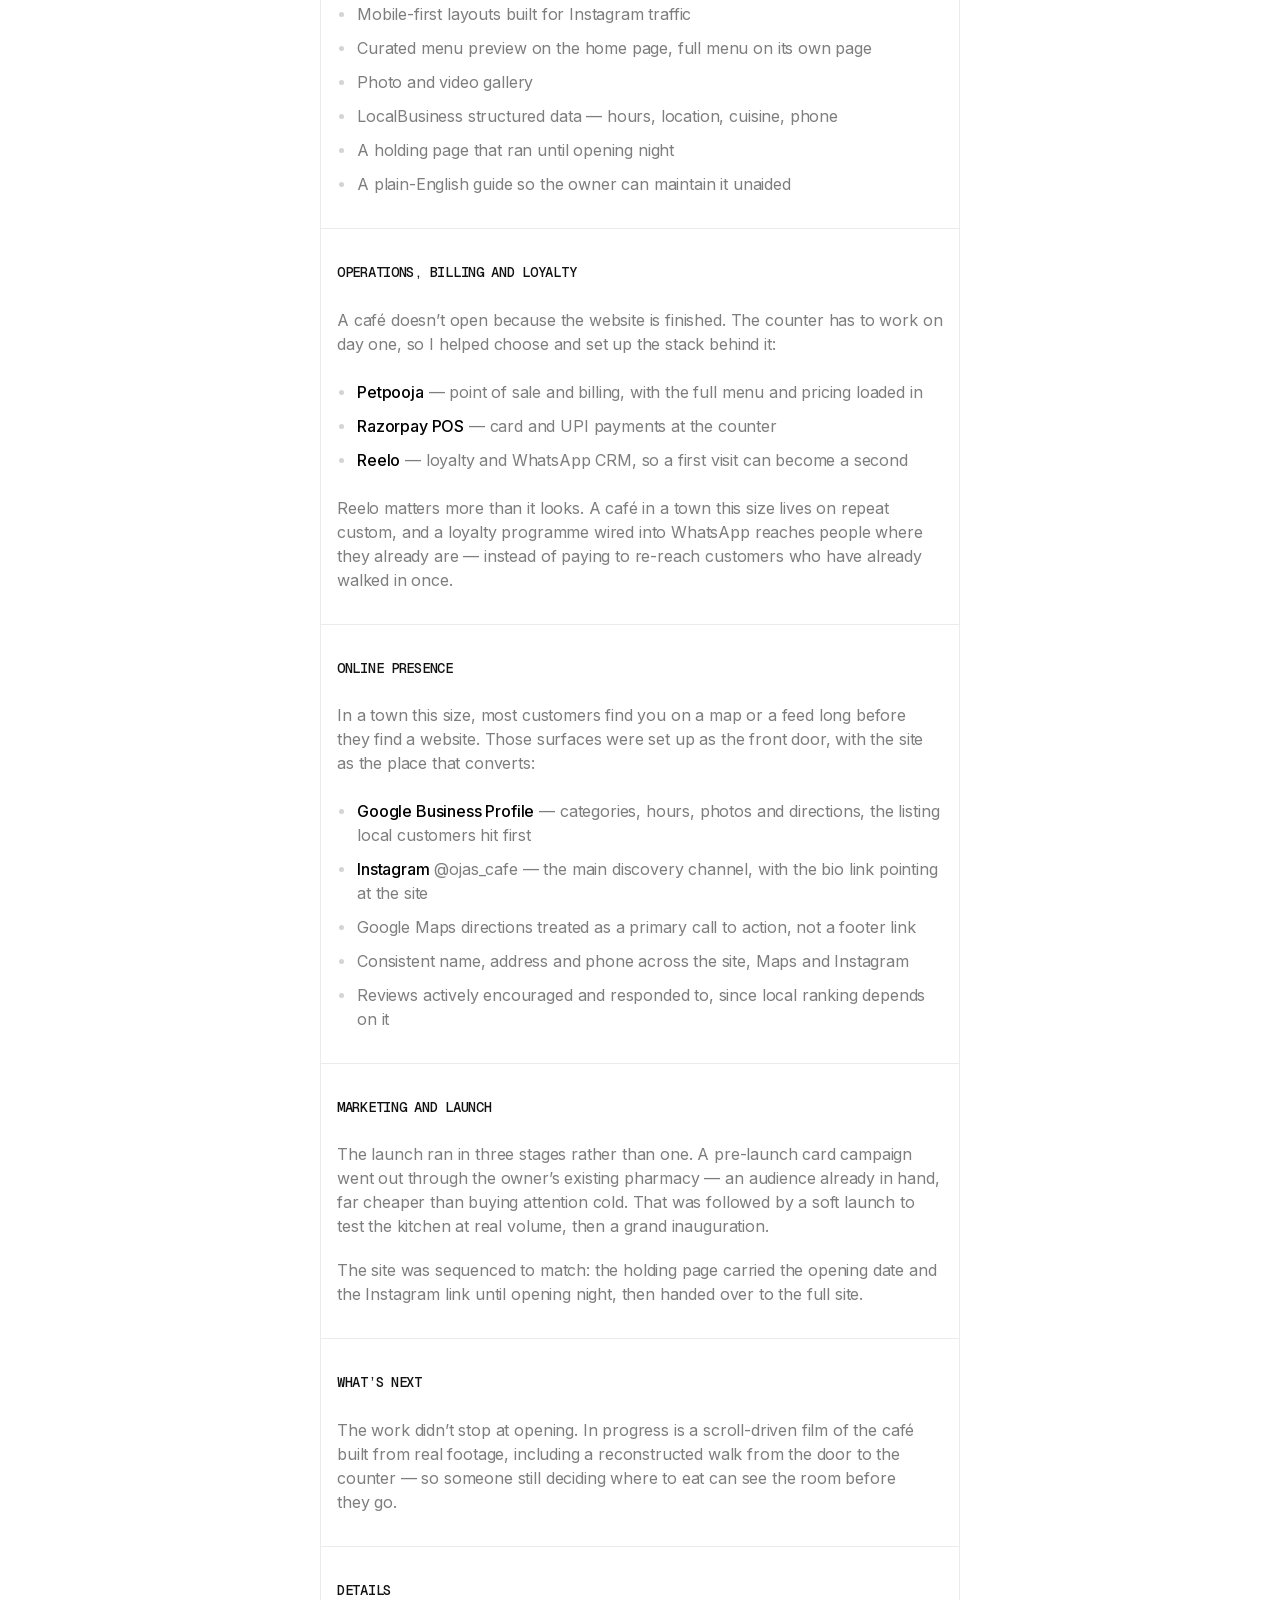
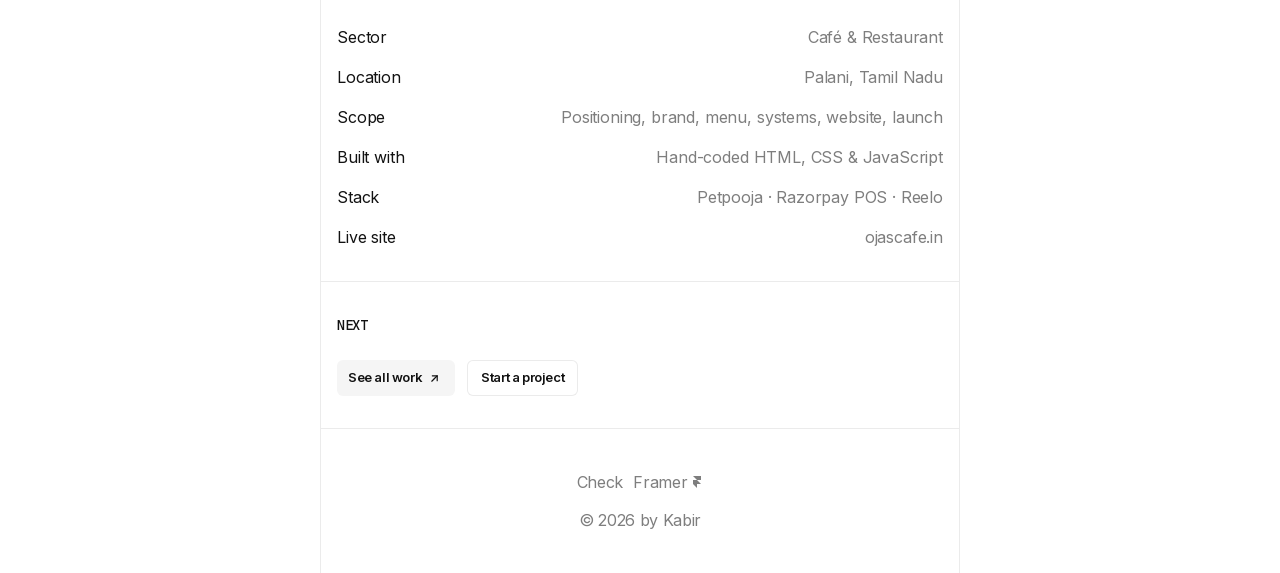
==== commit 38e379e7: "Lead the Ojas case study with the brand, not the site - Hero is now the Ojas logotype on brand orang" ====
--- a/work/ojas-cafe/index.html
+++ b/work/ojas-cafe/index.html
@@ -3,17 +3,17 @@
 <head>
 <meta charset="utf-8">
 <meta name="viewport" content="width=device-width, initial-scale=1">
-<title>Ojas Café — Brand, Website &amp; Launch Case Study</title>| Thouheeth Kabir</title>
-<meta name="description" content="Brand positioning, identity, menu engineering, kitchen SOPs, website, POS and loyalty, and the launch for Ojas Café in Palani. Case study by Thouheeth Kabir.">
+<title>Ojas Café — Brand, Menu &amp; Launch Case Study</title>| Thouheeth Kabir</title>
+<meta name="description" content="How Palani got its first air-conditioned café: brand positioning, identity, menu engineering, kitchen SOPs, loyalty and launch. Case study by Thouheeth Kabir.">
 <link rel="canonical" href="https://www.thouheethkabir.com/work/ojas-cafe/">
 
 <meta property="og:type" content="article">
 <meta property="og:url" content="https://www.thouheethkabir.com/work/ojas-cafe/">
-<meta property="og:title" content="Ojas Café — Brand, Website &amp; Launch Case Study">
-<meta property="og:description" content="Brand positioning, identity, menu engineering, kitchen SOPs, website, POS and loyalty, and the launch for Ojas Café in Palani.">
-<meta property="og:image" content="https://www.thouheethkabir.com/assets/img/ojas-cafe.webp">
+<meta property="og:title" content="Ojas Café — Brand, Menu &amp; Launch Case Study">
+<meta property="og:description" content="How Palani got its first air-conditioned café: brand positioning, identity, menu engineering, kitchen SOPs, loyalty and launch.">
+<meta property="og:image" content="https://www.thouheethkabir.com/assets/img/ojas-brand.webp">
 <meta name="twitter:card" content="summary_large_image">
-<meta name="twitter:image" content="https://www.thouheethkabir.com/assets/img/ojas-cafe.webp">
+<meta name="twitter:image" content="https://www.thouheethkabir.com/assets/img/ojas-brand.webp">
 <meta name="twitter:creator" content="@____Kabir">
 <meta name="theme-color" content="#ffffff">
 
@@ -30,17 +30,17 @@
   "@graph": [
     {
       "@type": "CreativeWork",
-      "name": "Ojas Café — brand, website and launch",
+      "name": "Ojas Café — brand, menu and launch",
       "about": "Café and restaurant website",
       "url": "https://www.thouheethkabir.com/work/ojas-cafe/",
-      "image": "https://www.thouheethkabir.com/assets/img/ojas-cafe.webp",
-      "description": "Brand identity, menu design, hand-coded website, POS and loyalty setup, and launch for Ojas Café in Palani, Tamil Nadu.",
+      "image": "https://www.thouheethkabir.com/assets/img/ojas-brand.webp",
+      "description": "How Palani got its first air-conditioned café: brand positioning and identity, menu engineering, kitchen systems and SOPs, loyalty and CRM, and the launch.",
       "creator": {
         "@type": "Person",
         "name": "Thouheeth Kabir",
         "url": "https://www.thouheethkabir.com/"
       },
-      "keywords": "café branding, restaurant website, hand-coded website, Petpooja, Razorpay POS, Reelo loyalty, café launch"
+      "keywords": "café branding, menu engineering, kitchen SOPs, restaurant launch, Petpooja, Razorpay POS, Reelo loyalty, Palani"
     },
     {
       "@type": "BreadcrumbList",
@@ -105,22 +105,22 @@
   </nav>
 
   <header class="band cs-head">
-    <p class="cs-cat">Café &amp; Restaurant &middot; Brand, systems, website &amp; launch</p>
+    <p class="cs-cat">Palani, Tamil Nadu &middot; 2026</p>
     <h1 class="cs-title">Ojas Café</h1>
-    <p class="cs-lede">Palani&rsquo;s first air-conditioned café. I worked on this one end to end &mdash; positioning and brand, menu engineering, kitchen systems and SOPs, the website, the stack that runs the counter, and the launch itself.</p>
+    <p class="cs-lede">Everyone in Palani had already seen the food. Loaded fries, Nashville burgers, kunafa waffles &mdash; scrolling past on Instagram, available nowhere nearby. Ojas Café started as that gap, and became the town&rsquo;s first air-conditioned café.</p>
   </header>
 
-  <section class="band cs-shot" aria-label="Screenshot">
-    <img src="../../assets/img/ojas-cafe.webp" width="640" height="316"
-         alt="Ojas Café website homepage — bold orange hero reading Take the Bite!"
+  <section class="band cs-shot" aria-label="Ojas Café brand mark">
+    <img src="../../assets/img/ojas-brand.webp" width="1216" height="640"
+         alt="Ojas Café logo — a bitten donut forming the letter O, in cream on brand orange"
          fetchpriority="high" decoding="async">
   </section>
 
   <section class="band" aria-labelledby="s-brief">
     <h2 class="s-title" id="s-brief">The brief</h2>
     <div class="prose">
-      <p>A new café opening in Palani, a temple town in Tamil Nadu. Nothing existed yet &mdash; no positioning, no name treatment, no menu, no website, no systems, no idea how the kitchen would actually run on a busy evening. The opening date was fixed and all of it had to be ready before it.</p>
-      <p>This was never a website project. The website was one deliverable inside opening a business.</p>
+      <p>Palani is a temple town. Pilgrims, pharmacies, filter coffee &mdash; and, before this, nowhere air-conditioned to sit down with a plate of wings. The owner had the room and the ambition. Everything else was blank: no positioning, no name treatment, no menu, no kitchen process, no idea how a busy Saturday would actually run.</p>
+      <p>The opening date was already fixed. So the work wasn&rsquo;t a deliverable &mdash; it was a business that had to exist by August.</p>
     </div>
   </section>
 
@@ -200,9 +200,9 @@
   </section>
 
   <section class="band" aria-labelledby="s-site">
-    <h2 class="s-title" id="s-site">The website</h2>
-    <div class="prose">
-      <p>Four pages &mdash; home, menu, gallery and visit &mdash; hand-coded in plain HTML, CSS and JavaScript with no build step, deployed as static files. Most visitors arrive from the Instagram bio link on a phone, often on 4G, so it was designed at 390px first and kept deliberately light.</p>
+    <h2 class="s-title" id="s-site">Showing up on a phone</h2>
+    <div class="prose">
+      <p>Almost every customer meets Ojas on a phone first &mdash; usually through the Instagram bio link, often on 4G. That single fact decided the build: four pages, hand-coded in plain HTML, CSS and JavaScript, no build step, designed at 390px before anything else and kept deliberately light.</p>
       <p>A settings block at the top of one script holds the phone number, WhatsApp link, Google Maps link, address, hours and the opening offer. Fill those in once and every Call button, every Directions link, the footer and the <em>Open now</em> badge update across all four pages together. The 133-item menu lives in a single plain file, so changing a price means editing one line.</p>
     </div>
     <ul class="scope">
@@ -255,7 +255,7 @@
   <section class="band" aria-labelledby="s-next">
     <h2 class="s-title" id="s-next">What&rsquo;s next</h2>
     <div class="prose">
-      <p>The work didn&rsquo;t stop at opening. In progress is a cinematic scroll experience for the home page built from real footage of the café, including a reconstructed 3D walk from the entrance to the counter &mdash; so someone deciding where to go can see the room before they arrive.</p>
+      <p>The work didn&rsquo;t stop at opening. In progress is a scroll-driven film of the café built from real footage, including a reconstructed walk from the door to the counter &mdash; so someone still deciding where to eat can see the room before they go.</p>
     </div>
   </section>
 
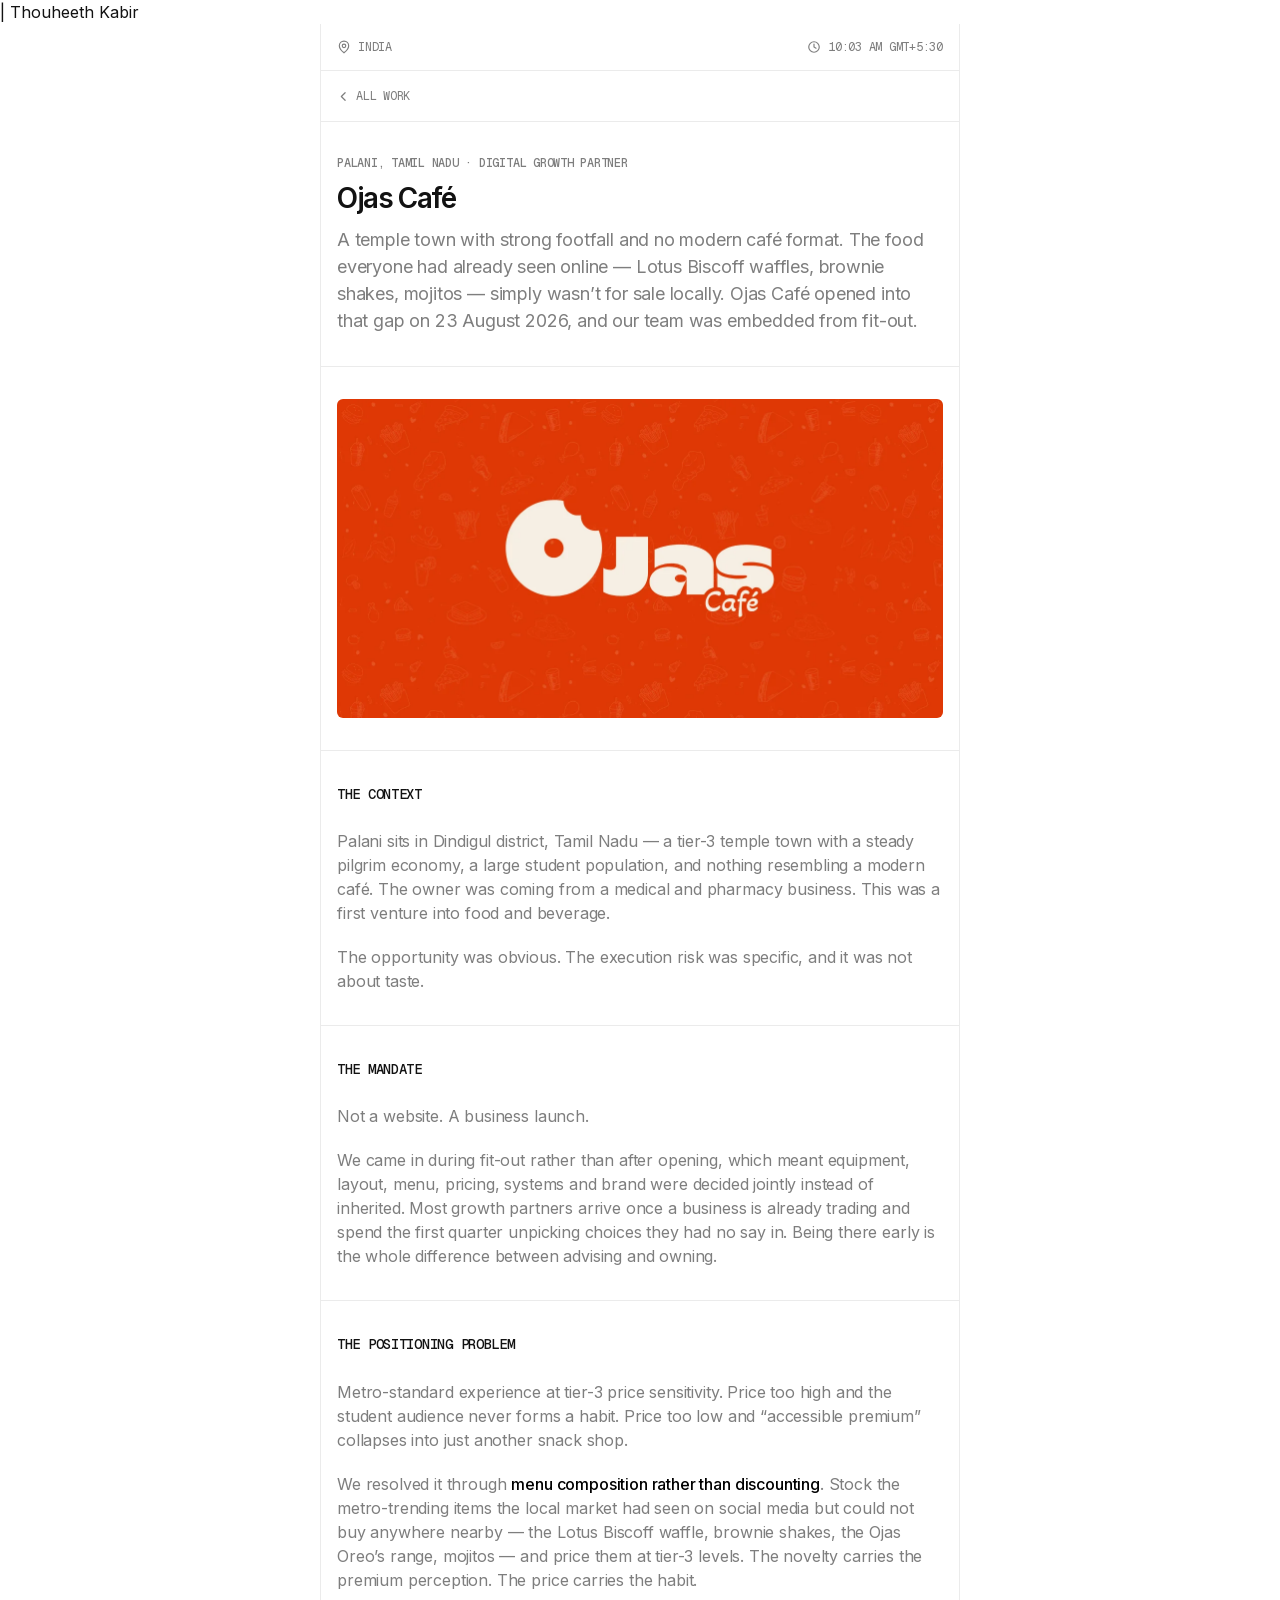
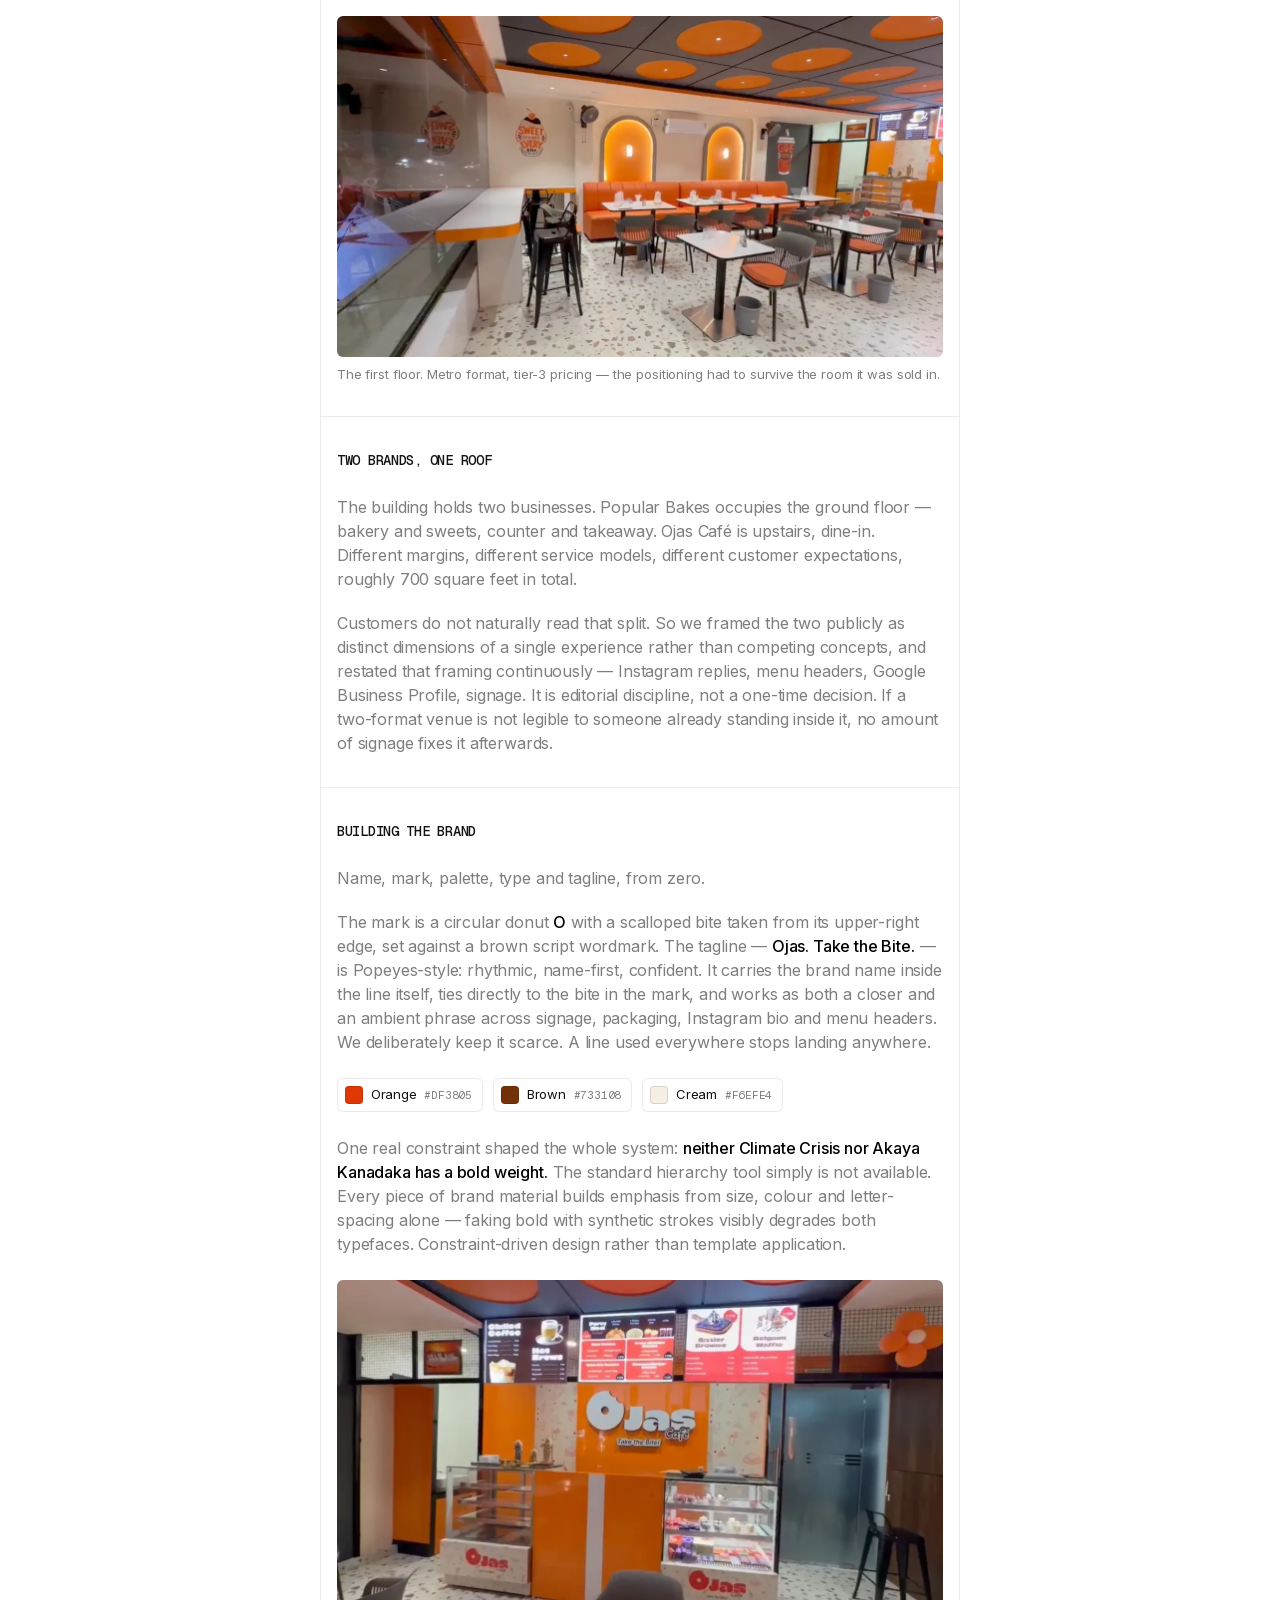
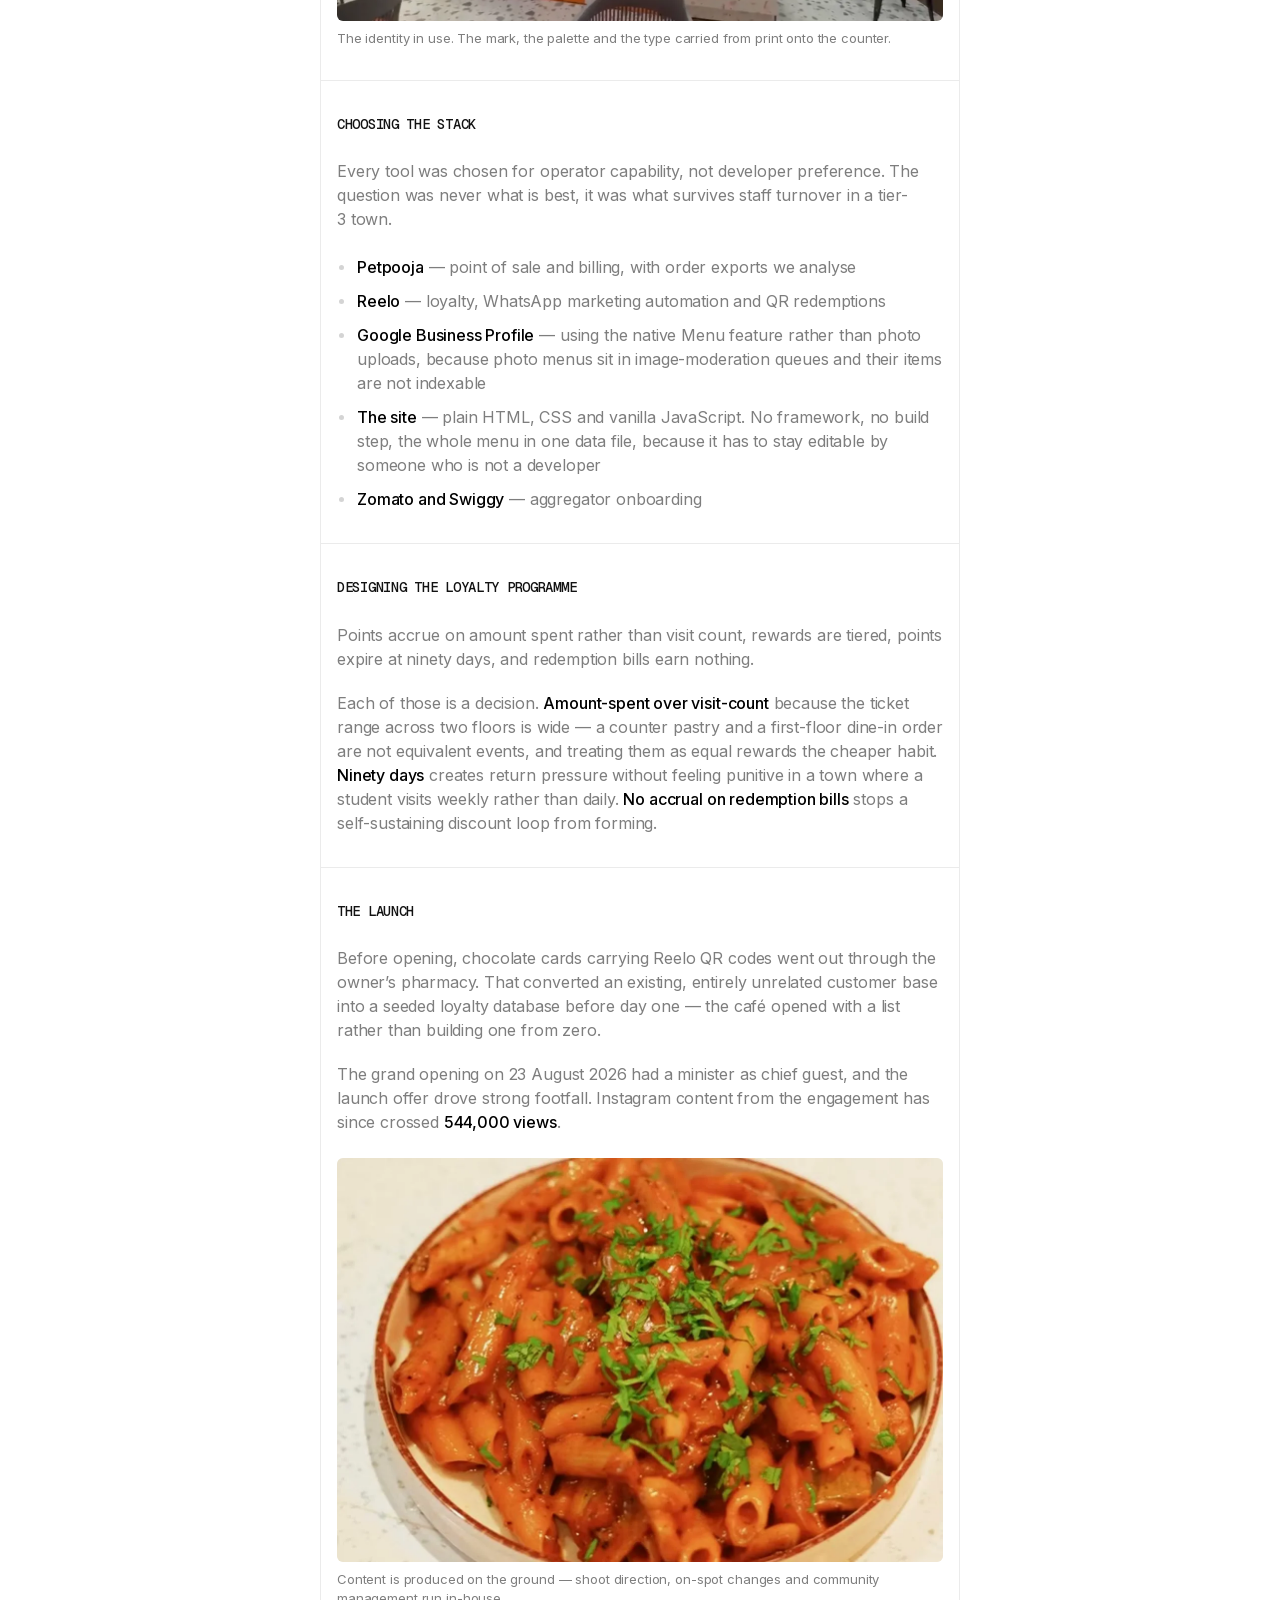
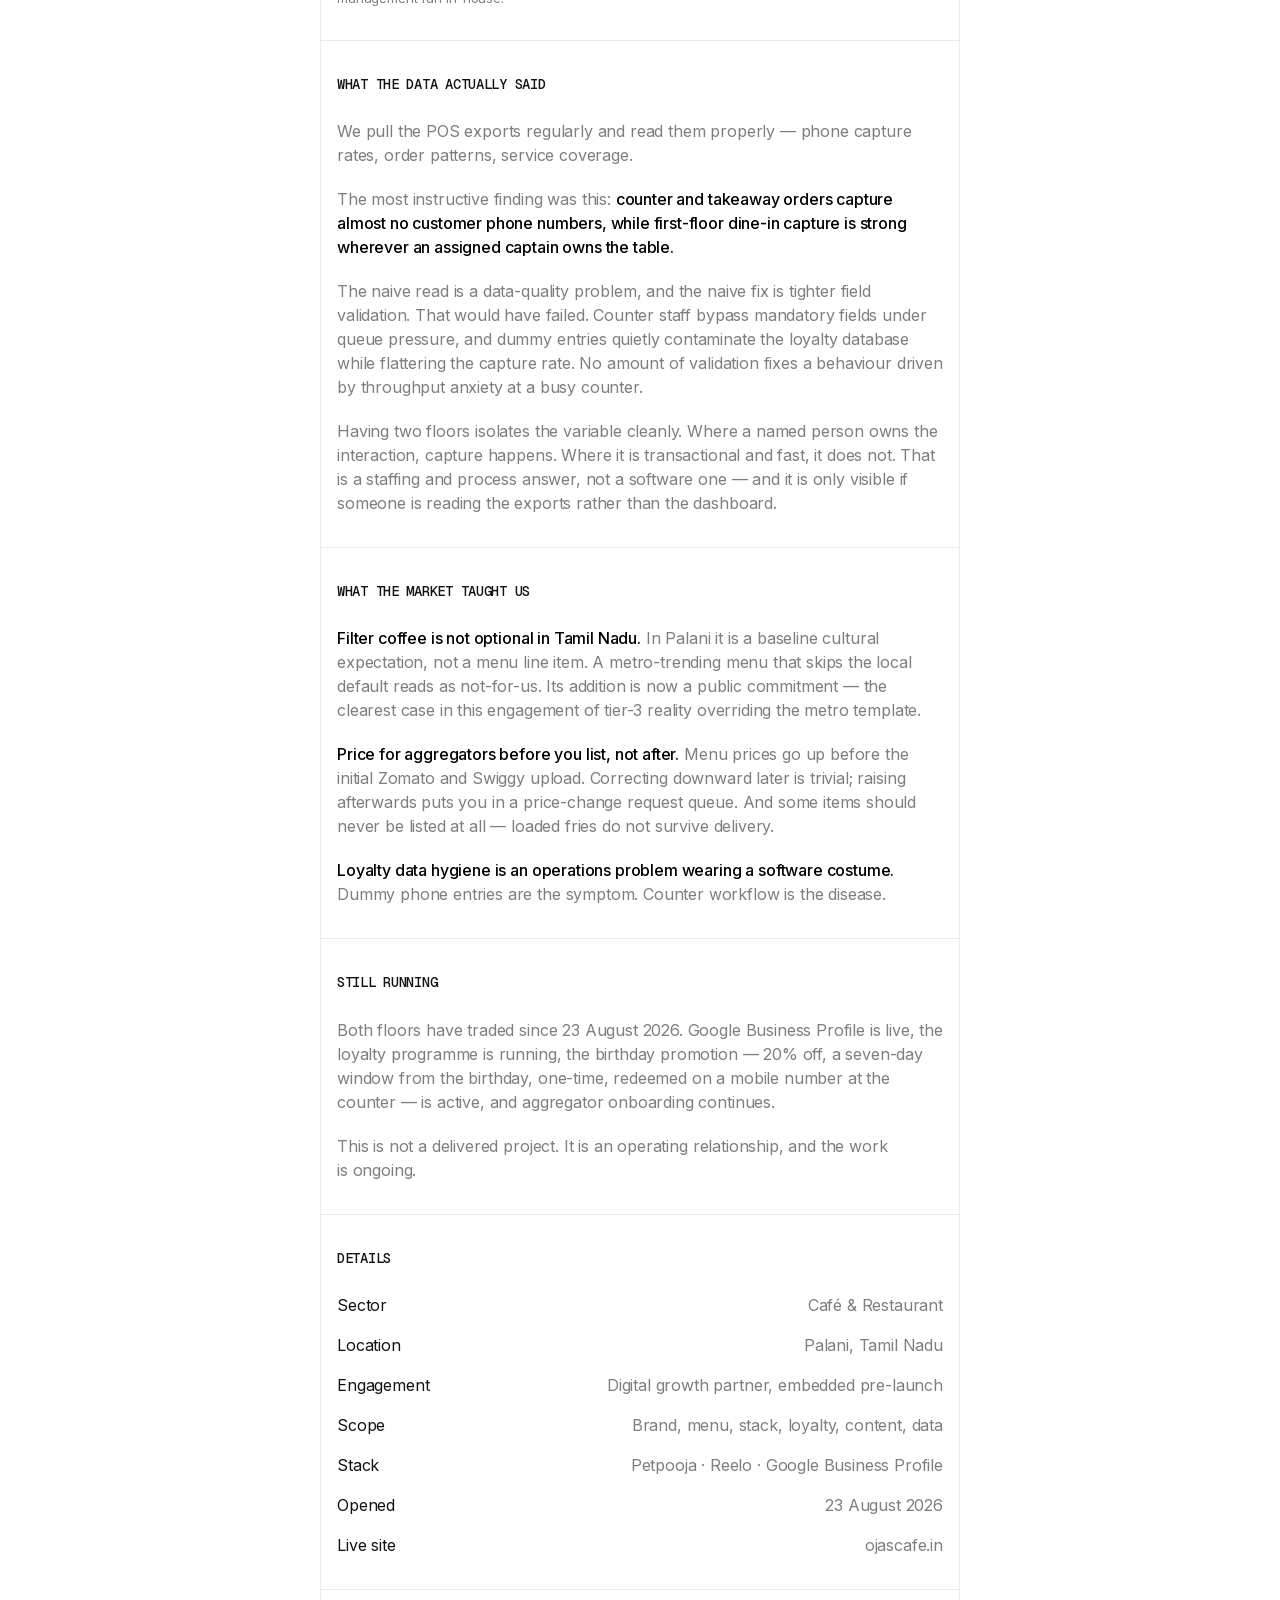
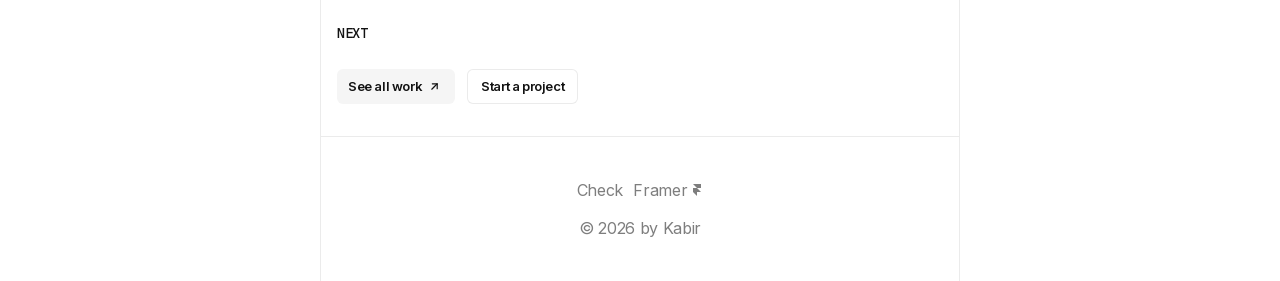
==== commit ae992feb: "Rewrite Ojas case study from the client context file Rebuilt against the supplied context doc and it" ====
--- a/work/ojas-cafe/index.html
+++ b/work/ojas-cafe/index.html
@@ -3,14 +3,14 @@
 <head>
 <meta charset="utf-8">
 <meta name="viewport" content="width=device-width, initial-scale=1">
-<title>Ojas Café — Brand, Menu &amp; Launch Case Study</title>| Thouheeth Kabir</title>
-<meta name="description" content="How Palani got its first air-conditioned café: brand positioning, identity, menu engineering, kitchen SOPs, loyalty and launch. Case study by Thouheeth Kabir.">
+<title>Ojas Café — Digital Growth Partner Case Study</title>| Thouheeth Kabir</title>
+<meta name="description" content="Launching a modern café in a tier-3 temple town: brand from zero, Petpooja and Reelo stack, pre-seeded loyalty, and what the POS data actually said.">
 <link rel="canonical" href="https://www.thouheethkabir.com/work/ojas-cafe/">
 
 <meta property="og:type" content="article">
 <meta property="og:url" content="https://www.thouheethkabir.com/work/ojas-cafe/">
-<meta property="og:title" content="Ojas Café — Brand, Menu &amp; Launch Case Study">
-<meta property="og:description" content="How Palani got its first air-conditioned café: brand positioning, identity, menu engineering, kitchen SOPs, loyalty and launch.">
+<meta property="og:title" content="Ojas Café — Digital Growth Partner Case Study">
+<meta property="og:description" content="Launching a modern café in a tier-3 temple town: brand from zero, Petpooja and Reelo stack, pre-seeded loyalty, and what the POS data actually said.">
 <meta property="og:image" content="https://www.thouheethkabir.com/assets/img/ojas-brand.webp">
 <meta name="twitter:card" content="summary_large_image">
 <meta name="twitter:image" content="https://www.thouheethkabir.com/assets/img/ojas-brand.webp">
@@ -30,17 +30,17 @@
   "@graph": [
     {
       "@type": "CreativeWork",
-      "name": "Ojas Café — brand, menu and launch",
+      "name": "Ojas Café — digital growth partner engagement",
       "about": "Café and restaurant website",
       "url": "https://www.thouheethkabir.com/work/ojas-cafe/",
       "image": "https://www.thouheethkabir.com/assets/img/ojas-brand.webp",
-      "description": "How Palani got its first air-conditioned café: brand positioning and identity, menu engineering, kitchen systems and SOPs, loyalty and CRM, and the launch.",
+      "description": "Launching a modern café in a tier-3 temple town: brand built from zero, Petpooja and Reelo stack, pre-seeded loyalty database, content, and POS data analysis.",
       "creator": {
         "@type": "Person",
         "name": "Thouheeth Kabir",
         "url": "https://www.thouheethkabir.com/"
       },
-      "keywords": "café branding, menu engineering, kitchen SOPs, restaurant launch, Petpooja, Razorpay POS, Reelo loyalty, Palani"
+      "keywords": "café branding, restaurant growth marketing, Petpooja, Reelo loyalty, Google Business Profile, tier-3 market entry, Palani"
     },
     {
       "@type": "BreadcrumbList",
@@ -105,9 +105,9 @@
   </nav>
 
   <header class="band cs-head">
-    <p class="cs-cat">Palani, Tamil Nadu &middot; 2026</p>
+    <p class="cs-cat">Palani, Tamil Nadu &middot; Digital growth partner</p>
     <h1 class="cs-title">Ojas Café</h1>
-    <p class="cs-lede">Everyone in Palani had already seen the food. Loaded fries, Nashville burgers, kunafa waffles &mdash; scrolling past on Instagram, available nowhere nearby. Ojas Café started as that gap, and became the town&rsquo;s first air-conditioned café.</p>
+    <p class="cs-lede">A temple town with strong footfall and no modern café format. The food everyone had already seen online &mdash; Lotus Biscoff waffles, brownie shakes, mojitos &mdash; simply wasn&rsquo;t for sale locally. Ojas Café opened into that gap on 23 August 2026, and our team was embedded from fit-out.</p>
   </header>
 
   <section class="band cs-shot" aria-label="Ojas Café brand mark">
@@ -116,146 +116,120 @@
          fetchpriority="high" decoding="async">
   </section>
 
-  <section class="band" aria-labelledby="s-brief">
-    <h2 class="s-title" id="s-brief">The brief</h2>
-    <div class="prose">
-      <p>Palani is a temple town. Pilgrims, pharmacies, filter coffee &mdash; and, before this, nowhere air-conditioned to sit down with a plate of wings. The owner had the room and the ambition. Everything else was blank: no positioning, no name treatment, no menu, no kitchen process, no idea how a busy Saturday would actually run.</p>
-      <p>The opening date was already fixed. So the work wasn&rsquo;t a deliverable &mdash; it was a business that had to exist by August.</p>
+  <section class="band" aria-labelledby="s-context">
+    <h2 class="s-title" id="s-context">The context</h2>
+    <div class="prose">
+      <p>Palani sits in Dindigul district, Tamil Nadu &mdash; a tier-3 temple town with a steady pilgrim economy, a large student population, and nothing resembling a modern café. The owner was coming from a medical and pharmacy business. This was a first venture into food and beverage.</p>
+      <p>The opportunity was obvious. The execution risk was specific, and it was not about taste.</p>
+    </div>
+  </section>
+
+  <section class="band" aria-labelledby="s-mandate">
+    <h2 class="s-title" id="s-mandate">The mandate</h2>
+    <div class="prose">
+      <p>Not a website. A business launch.</p>
+      <p>We came in during fit-out rather than after opening, which meant equipment, layout, menu, pricing, systems and brand were decided jointly instead of inherited. Most growth partners arrive once a business is already trading and spend the first quarter unpicking choices they had no say in. Being there early is the whole difference between advising and owning.</p>
     </div>
   </section>
 
   <section class="band" aria-labelledby="s-position">
-    <h2 class="s-title" id="s-position">Brand positioning</h2>
-    <div class="prose">
-      <p>Everything started here, because every later decision depends on it. The position we settled on was <strong>accessible premium</strong>: the trending metro-café food people in Palani already see on Instagram but can&rsquo;t get locally &mdash; loaded fries, wings, waffles, brownie shakes, kunafa &mdash; at tier-3 prices, in an air-conditioned room.</p>
-      <p>The audience is college students, young adults and families visiting the temple. That ruled out minimalist-luxury entirely: the brand had to read warm, loud and playful. Premium <em>feel</em>, not premium <em>price</em>.</p>
-      <p>It also set the voice. Every line of copy is written for a twenty-year-old &mdash; short, confident, punchy, never corporate.</p>
+    <h2 class="s-title" id="s-position">The positioning problem</h2>
+    <div class="prose">
+      <p>Metro-standard experience at tier-3 price sensitivity. Price too high and the student audience never forms a habit. Price too low and &ldquo;accessible premium&rdquo; collapses into just another snack shop.</p>
+      <p>We resolved it through <strong>menu composition rather than discounting</strong>. Stock the metro-trending items the local market had seen on social media but could not buy anywhere nearby &mdash; the Lotus Biscoff waffle, brownie shakes, the Ojas Oreo&rsquo;s range, mojitos &mdash; and price them at tier-3 levels. The novelty carries the premium perception. The price carries the habit.</p>
     </div>
     <figure class="cs-fig">
       <img src="../../assets/img/ojas-interior.webp" width="1216" height="684" alt="Ojas Café interior — orange booth seating, illuminated arches and terrazzo flooring" loading="lazy" decoding="async">
-      <figcaption>The room the positioning had to hold up in: orange booths, lit arches, terrazzo floor. Warm and loud, not minimalist-luxury.</figcaption>
+      <figcaption>The first floor. Metro format, tier-3 pricing &mdash; the positioning had to survive the room it was sold in.</figcaption>
     </figure>
   </section>
 
+  <section class="band" aria-labelledby="s-twobrands">
+    <h2 class="s-title" id="s-twobrands">Two brands, one roof</h2>
+    <div class="prose">
+      <p>The building holds two businesses. Popular Bakes occupies the ground floor &mdash; bakery and sweets, counter and takeaway. Ojas Café is upstairs, dine-in. Different margins, different service models, different customer expectations, roughly 700 square feet in total.</p>
+      <p>Customers do not naturally read that split. So we framed the two publicly as distinct dimensions of a single experience rather than competing concepts, and restated that framing continuously &mdash; Instagram replies, menu headers, Google Business Profile, signage. It is editorial discipline, not a one-time decision. If a two-format venue is not legible to someone already standing inside it, no amount of signage fixes it afterwards.</p>
+    </div>
+  </section>
+
   <section class="band" aria-labelledby="s-brand">
-    <h2 class="s-title" id="s-brand">Brand identity</h2>
-    <div class="prose">
-      <p>The mark is a bitten donut &mdash; an <strong>O</strong> with a bite taken out of it. The bite reads as appetite and enjoyment; the closed circle reads as completeness and togetherness. It sits with the Ojas wordmark and a small &ldquo;Café&rdquo; descriptor.</p>
-      <p>The tagline is <strong>&ldquo;Take the Bite!&rdquo;</strong> &mdash; imperative, three words, and it works equally as a hero headline, a footer sign-off and a page title.</p>
-    </div>
-    <ul class="scope">
-      <li>Ojas Orange <code>#DF3805</code> for headings, CTAs and the bite mark</li>
-      <li>Deep Brown <code>#733108</code> for item names and body text</li>
-      <li>Cream <code>#F6EFE4</code> as the default surface, carried from the printed menu</li>
-      <li>Climate Crisis for display type, Akaya Kanadaka for everything else</li>
-      <li>Torn orange borders, hand-drawn food illustrations, dotted leader lines</li>
-    </ul>
-    <div class="prose">
-      <p>Neither typeface has a bold weight, so hierarchy is built from size, colour, case and letter-spacing rather than faux-bold &mdash; a constraint that kept the system disciplined across print and screen.</p>
+    <h2 class="s-title" id="s-brand">Building the brand</h2>
+    <div class="prose">
+      <p>Name, mark, palette, type and tagline, from zero.</p>
+      <p>The mark is a circular donut <strong>O</strong> with a scalloped bite taken from its upper-right edge, set against a brown script wordmark. The tagline &mdash; <strong>Ojas. Take the Bite.</strong> &mdash; is Popeyes-style: rhythmic, name-first, confident. It carries the brand name inside the line itself, ties directly to the bite in the mark, and works as both a closer and an ambient phrase across signage, packaging, Instagram bio and menu headers. We deliberately keep it scarce. A line used everywhere stops landing anywhere.</p>
     </div>
     <ul class="swatches" aria-label="Brand palette">
-      <li><span class="sw" style="background:#DF3805"></span><span class="sw__n">Ojas Orange</span><span class="sw__h">#DF3805</span></li>
-      <li><span class="sw" style="background:#733108"></span><span class="sw__n">Deep Brown</span><span class="sw__h">#733108</span></li>
+      <li><span class="sw" style="background:#DF3805"></span><span class="sw__n">Orange</span><span class="sw__h">#DF3805</span></li>
+      <li><span class="sw" style="background:#733108"></span><span class="sw__n">Brown</span><span class="sw__h">#733108</span></li>
       <li><span class="sw" style="background:#F6EFE4"></span><span class="sw__n">Cream</span><span class="sw__h">#F6EFE4</span></li>
     </ul>
+    <div class="prose">
+      <p>One real constraint shaped the whole system: <strong>neither Climate Crisis nor Akaya Kanadaka has a bold weight.</strong> The standard hierarchy tool simply is not available. Every piece of brand material builds emphasis from size, colour and letter-spacing alone &mdash; faking bold with synthetic strokes visibly degrades both typefaces. Constraint-driven design rather than template application.</p>
+    </div>
     <figure class="cs-fig">
       <img src="../../assets/img/ojas-counter.webp" width="1216" height="684" alt="Ojas Café counter with the bitten-donut logo and menu boards above" loading="lazy" decoding="async">
-      <figcaption>The identity in use: the bitten-donut mark on the counter, menu boards carrying the same orange and cream.</figcaption>
+      <figcaption>The identity in use. The mark, the palette and the type carried from print onto the counter.</figcaption>
     </figure>
   </section>
 
-  <section class="band" aria-labelledby="s-menu">
-    <h2 class="s-title" id="s-menu">Menu engineering</h2>
-    <div class="prose">
-      <p>133 dishes is a lot of menu. Left unstructured it becomes a wall that customers skim and a kitchen that can&rsquo;t execute, so the menu was built as a deliberate piece of design rather than a list of everything the kitchen can cook.</p>
-      <p>Categories were ordered around how people actually decide, and the signature items &mdash; the ones that are the whole reason to drive across town &mdash; were given the visual weight instead of being buried among the staples. Pricing was set to hold the accessible-premium line: recognisably tier-3 prices, without quietly giving away margin on the high-cost plates.</p>
-      <p>The same thinking shaped the digital menu. The home page shows a curated preview, never the full list &mdash; dropping 130 rows on someone who arrived from an Instagram story is how you lose them. The full menu lives on its own page, grouped and scannable on a phone.</p>
+  <section class="band" aria-labelledby="s-stack">
+    <h2 class="s-title" id="s-stack">Choosing the stack</h2>
+    <div class="prose">
+      <p>Every tool was chosen for operator capability, not developer preference. The question was never what is best, it was what survives staff turnover in a tier-3 town.</p>
+    </div>
+    <ul class="scope">
+      <li><strong>Petpooja</strong> &mdash; point of sale and billing, with order exports we analyse</li>
+      <li><strong>Reelo</strong> &mdash; loyalty, WhatsApp marketing automation and QR redemptions</li>
+      <li><strong>Google Business Profile</strong> &mdash; using the native Menu feature rather than photo uploads, because photo menus sit in image-moderation queues and their items are not indexable</li>
+      <li><strong>The site</strong> &mdash; plain HTML, CSS and vanilla JavaScript. No framework, no build step, the whole menu in one data file, because it has to stay editable by someone who is not a developer</li>
+      <li><strong>Zomato and Swiggy</strong> &mdash; aggregator onboarding</li>
+    </ul>
+  </section>
+
+  <section class="band" aria-labelledby="s-loyalty">
+    <h2 class="s-title" id="s-loyalty">Designing the loyalty programme</h2>
+    <div class="prose">
+      <p>Points accrue on amount spent rather than visit count, rewards are tiered, points expire at ninety days, and redemption bills earn nothing.</p>
+      <p>Each of those is a decision. <strong>Amount-spent over visit-count</strong> because the ticket range across two floors is wide &mdash; a counter pastry and a first-floor dine-in order are not equivalent events, and treating them as equal rewards the cheaper habit. <strong>Ninety days</strong> creates return pressure without feeling punitive in a town where a student visits weekly rather than daily. <strong>No accrual on redemption bills</strong> stops a self-sustaining discount loop from forming.</p>
+    </div>
+  </section>
+
+  <section class="band" aria-labelledby="s-launch">
+    <h2 class="s-title" id="s-launch">The launch</h2>
+    <div class="prose">
+      <p>Before opening, chocolate cards carrying Reelo QR codes went out through the owner&rsquo;s pharmacy. That converted an existing, entirely unrelated customer base into a seeded loyalty database before day one &mdash; the café opened with a list rather than building one from zero.</p>
+      <p>The grand opening on 23 August 2026 had a minister as chief guest, and the launch offer drove strong footfall. Instagram content from the engagement has since crossed <strong>544,000 views</strong>.</p>
     </div>
     <figure class="cs-fig">
-      <img src="../../assets/img/ojas-food.webp" width="1216" height="810" alt="A bowl of pasta from the Ojas Café menu" loading="lazy" decoding="async">
-      <figcaption>Signature plates carry the weight on the menu — they are the reason to travel for it.</figcaption>
+      <img src="../../assets/img/ojas-food.webp" width="1216" height="810" alt="A plate from the Ojas Café menu" loading="lazy" decoding="async">
+      <figcaption>Content is produced on the ground &mdash; shoot direction, on-spot changes and community management run in-house.</figcaption>
     </figure>
-    <figure class="cs-fig">
-      <img src="../../assets/img/ojas-combo.webp" width="1216" height="386" alt="Ojas Party Meal combo — fried chicken, fries, fried rice and drinks for four" loading="lazy" decoding="async">
-      <figcaption>Combos were built as their own category: the highest-value order, so it gets photographed rather than listed.</figcaption>
-    </figure>
-  </section>
-
-  <section class="band" aria-labelledby="s-kitchen">
-    <h2 class="s-title" id="s-kitchen">Kitchen systems and SOPs</h2>
-    <div class="prose">
-      <p>A menu only works if the kitchen can repeat it. The systems work covered how the space runs once there are people in it:</p>
-    </div>
-    <ul class="scope">
-      <li>Station layout and prep flow, so a large menu stays executable at peak</li>
-      <li>Standardised recipes and portions &mdash; a dish tastes the same on day 1 and day 100</li>
-      <li>Prep lists and par levels to control waste on a menu this wide</li>
-      <li>Opening and closing checklists</li>
-      <li>Order flow between counter, kitchen and pass</li>
-      <li>Hygiene and food-safety routines</li>
-    </ul>
-    <div class="prose">
-      <p>None of this is glamorous and all of it decides whether the brand survives contact with a Saturday night. Consistency is the product.</p>
-    </div>
-  </section>
-
-  <section class="band" aria-labelledby="s-site">
-    <h2 class="s-title" id="s-site">Showing up on a phone</h2>
-    <div class="prose">
-      <p>Almost every customer meets Ojas on a phone first &mdash; usually through the Instagram bio link, often on 4G. That single fact decided the build: four pages, hand-coded in plain HTML, CSS and JavaScript, no build step, designed at 390px before anything else and kept deliberately light.</p>
-      <p>A settings block at the top of one script holds the phone number, WhatsApp link, Google Maps link, address, hours and the opening offer. Fill those in once and every Call button, every Directions link, the footer and the <em>Open now</em> badge update across all four pages together. The 133-item menu lives in a single plain file, so changing a price means editing one line.</p>
-    </div>
-    <ul class="scope">
-      <li>Mobile-first layouts built for Instagram traffic</li>
-      <li>Curated menu preview on the home page, full menu on its own page</li>
-      <li>Photo and video gallery</li>
-      <li>LocalBusiness structured data &mdash; hours, location, cuisine, phone</li>
-      <li>A holding page that ran until opening night</li>
-      <li>A plain-English guide so the owner can maintain it unaided</li>
-    </ul>
-  </section>
-
-  <section class="band" aria-labelledby="s-ops">
-    <h2 class="s-title" id="s-ops">Operations, billing and loyalty</h2>
-    <div class="prose">
-      <p>A café doesn&rsquo;t open because the website is finished. The counter has to work on day one, so I helped choose and set up the stack behind it:</p>
-    </div>
-    <ul class="scope">
-      <li><strong>Petpooja</strong> &mdash; point of sale and billing, with the full menu and pricing loaded in</li>
-      <li><strong>Razorpay POS</strong> &mdash; card and UPI payments at the counter</li>
-      <li><strong>Reelo</strong> &mdash; loyalty and WhatsApp CRM, so a first visit can become a second</li>
-    </ul>
-    <div class="prose">
-      <p>Reelo matters more than it looks. A café in a town this size lives on repeat custom, and a loyalty programme wired into WhatsApp reaches people where they already are &mdash; instead of paying to re-reach customers who have already walked in once.</p>
-    </div>
-  </section>
-
-  <section class="band" aria-labelledby="s-online">
-    <h2 class="s-title" id="s-online">Online presence</h2>
-    <div class="prose">
-      <p>In a town this size, most customers find you on a map or a feed long before they find a website. Those surfaces were set up as the front door, with the site as the place that converts:</p>
-    </div>
-    <ul class="scope">
-      <li><strong>Google Business Profile</strong> &mdash; categories, hours, photos and directions, the listing local customers hit first</li>
-      <li><strong>Instagram</strong> <span class="nowrap">@ojas_cafe</span> &mdash; the main discovery channel, with the bio link pointing at the site</li>
-      <li>Google Maps directions treated as a primary call to action, not a footer link</li>
-      <li>Consistent name, address and phone across the site, Maps and Instagram</li>
-      <li>Reviews actively encouraged and responded to, since local ranking depends on it</li>
-    </ul>
-  </section>
-
-  <section class="band" aria-labelledby="s-launch">
-    <h2 class="s-title" id="s-launch">Marketing and launch</h2>
-    <div class="prose">
-      <p>The launch ran in three stages rather than one. A pre-launch card campaign went out through the owner&rsquo;s existing pharmacy &mdash; an audience already in hand, far cheaper than buying attention cold. That was followed by a soft launch to test the kitchen at real volume, then a grand inauguration.</p>
-      <p>The site was sequenced to match: the holding page carried the opening date and the Instagram link until opening night, then handed over to the full site.</p>
-    </div>
-  </section>
-
-  <section class="band" aria-labelledby="s-next">
-    <h2 class="s-title" id="s-next">What&rsquo;s next</h2>
-    <div class="prose">
-      <p>The work didn&rsquo;t stop at opening. In progress is a scroll-driven film of the café built from real footage, including a reconstructed walk from the door to the counter &mdash; so someone still deciding where to eat can see the room before they go.</p>
+  </section>
+
+  <section class="band" aria-labelledby="s-data">
+    <h2 class="s-title" id="s-data">What the data actually said</h2>
+    <div class="prose">
+      <p>We pull the POS exports regularly and read them properly &mdash; phone capture rates, order patterns, service coverage.</p>
+      <p>The most instructive finding was this: <strong>counter and takeaway orders capture almost no customer phone numbers, while first-floor dine-in capture is strong wherever an assigned captain owns the table.</strong></p>
+      <p>The naive read is a data-quality problem, and the naive fix is tighter field validation. That would have failed. Counter staff bypass mandatory fields under queue pressure, and dummy entries quietly contaminate the loyalty database while flattering the capture rate. No amount of validation fixes a behaviour driven by throughput anxiety at a busy counter.</p>
+      <p>Having two floors isolates the variable cleanly. Where a named person owns the interaction, capture happens. Where it is transactional and fast, it does not. That is a staffing and process answer, not a software one &mdash; and it is only visible if someone is reading the exports rather than the dashboard.</p>
+    </div>
+  </section>
+
+  <section class="band" aria-labelledby="s-lessons">
+    <h2 class="s-title" id="s-lessons">What the market taught us</h2>
+    <div class="prose">
+      <p><strong>Filter coffee is not optional in Tamil Nadu.</strong> In Palani it is a baseline cultural expectation, not a menu line item. A metro-trending menu that skips the local default reads as not-for-us. Its addition is now a public commitment &mdash; the clearest case in this engagement of tier-3 reality overriding the metro template.</p>
+      <p><strong>Price for aggregators before you list, not after.</strong> Menu prices go up before the initial Zomato and Swiggy upload. Correcting downward later is trivial; raising afterwards puts you in a price-change request queue. And some items should never be listed at all &mdash; loaded fries do not survive delivery.</p>
+      <p><strong>Loyalty data hygiene is an operations problem wearing a software costume.</strong> Dummy phone entries are the symptom. Counter workflow is the disease.</p>
+    </div>
+  </section>
+
+  <section class="band" aria-labelledby="s-now">
+    <h2 class="s-title" id="s-now">Still running</h2>
+    <div class="prose">
+      <p>Both floors have traded since 23 August 2026. Google Business Profile is live, the loyalty programme is running, the birthday promotion &mdash; 20% off, a seven-day window from the birthday, one-time, redeemed on a mobile number at the counter &mdash; is active, and aggregator onboarding continues.</p>
+      <p>This is not a delivered project. It is an operating relationship, and the work is ongoing.</p>
     </div>
   </section>
 
@@ -264,9 +238,10 @@
     <ul class="contact">
       <li><span class="contact__label">Sector</span><span class="contact__value">Café &amp; Restaurant</span></li>
       <li><span class="contact__label">Location</span><span class="contact__value">Palani, Tamil Nadu</span></li>
-      <li><span class="contact__label">Scope</span><span class="contact__value">Positioning, brand, menu, systems, website, launch</span></li>
-      <li><span class="contact__label">Built with</span><span class="contact__value">Hand-coded HTML, CSS &amp; JavaScript</span></li>
-      <li><span class="contact__label">Stack</span><span class="contact__value">Petpooja &middot; Razorpay POS &middot; Reelo</span></li>
+      <li><span class="contact__label">Engagement</span><span class="contact__value">Digital growth partner, embedded pre-launch</span></li>
+      <li><span class="contact__label">Scope</span><span class="contact__value">Brand, menu, stack, loyalty, content, data</span></li>
+      <li><span class="contact__label">Stack</span><span class="contact__value">Petpooja &middot; Reelo &middot; Google Business Profile</span></li>
+      <li><span class="contact__label">Opened</span><span class="contact__value">23 August 2026</span></li>
       <li><span class="contact__label">Live site</span><a class="contact__value" href="https://ojascafe.in/" target="_blank" rel="noopener">ojascafe.in</a></li>
     </ul>
   </section>
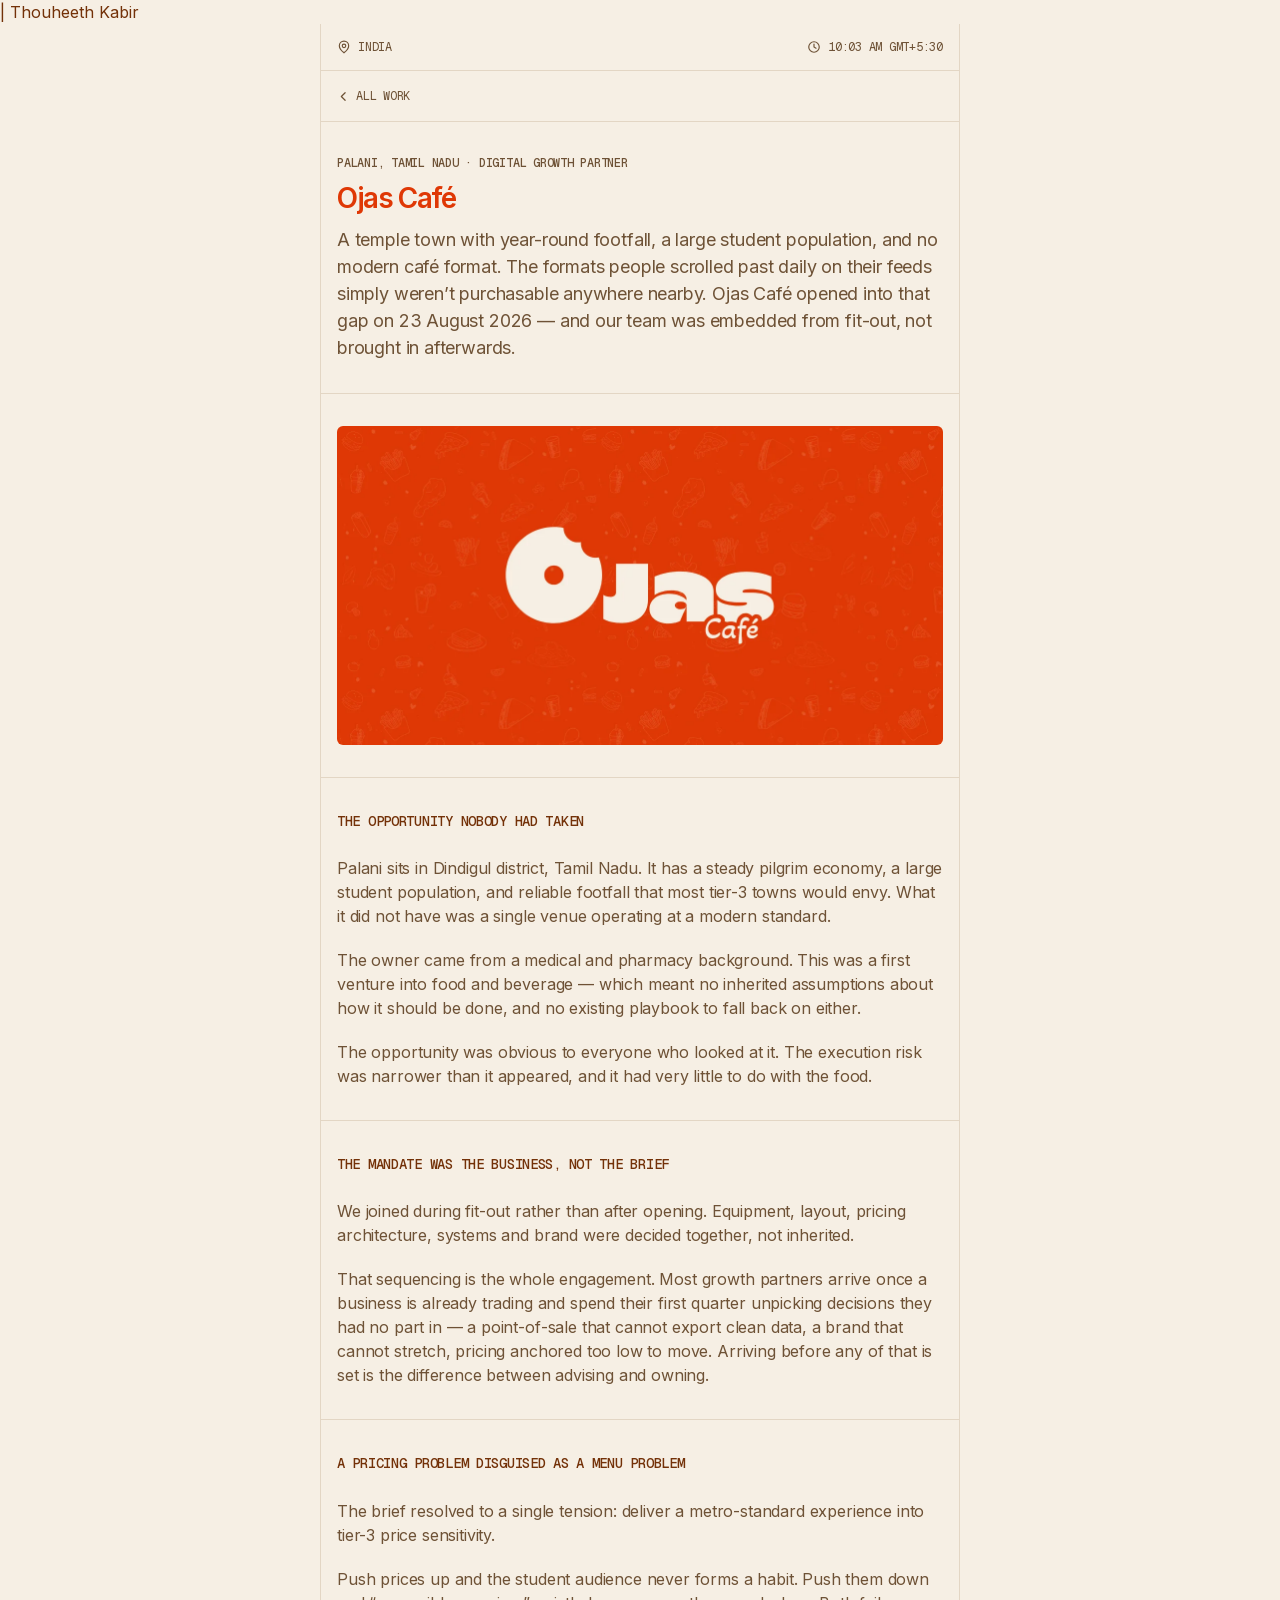
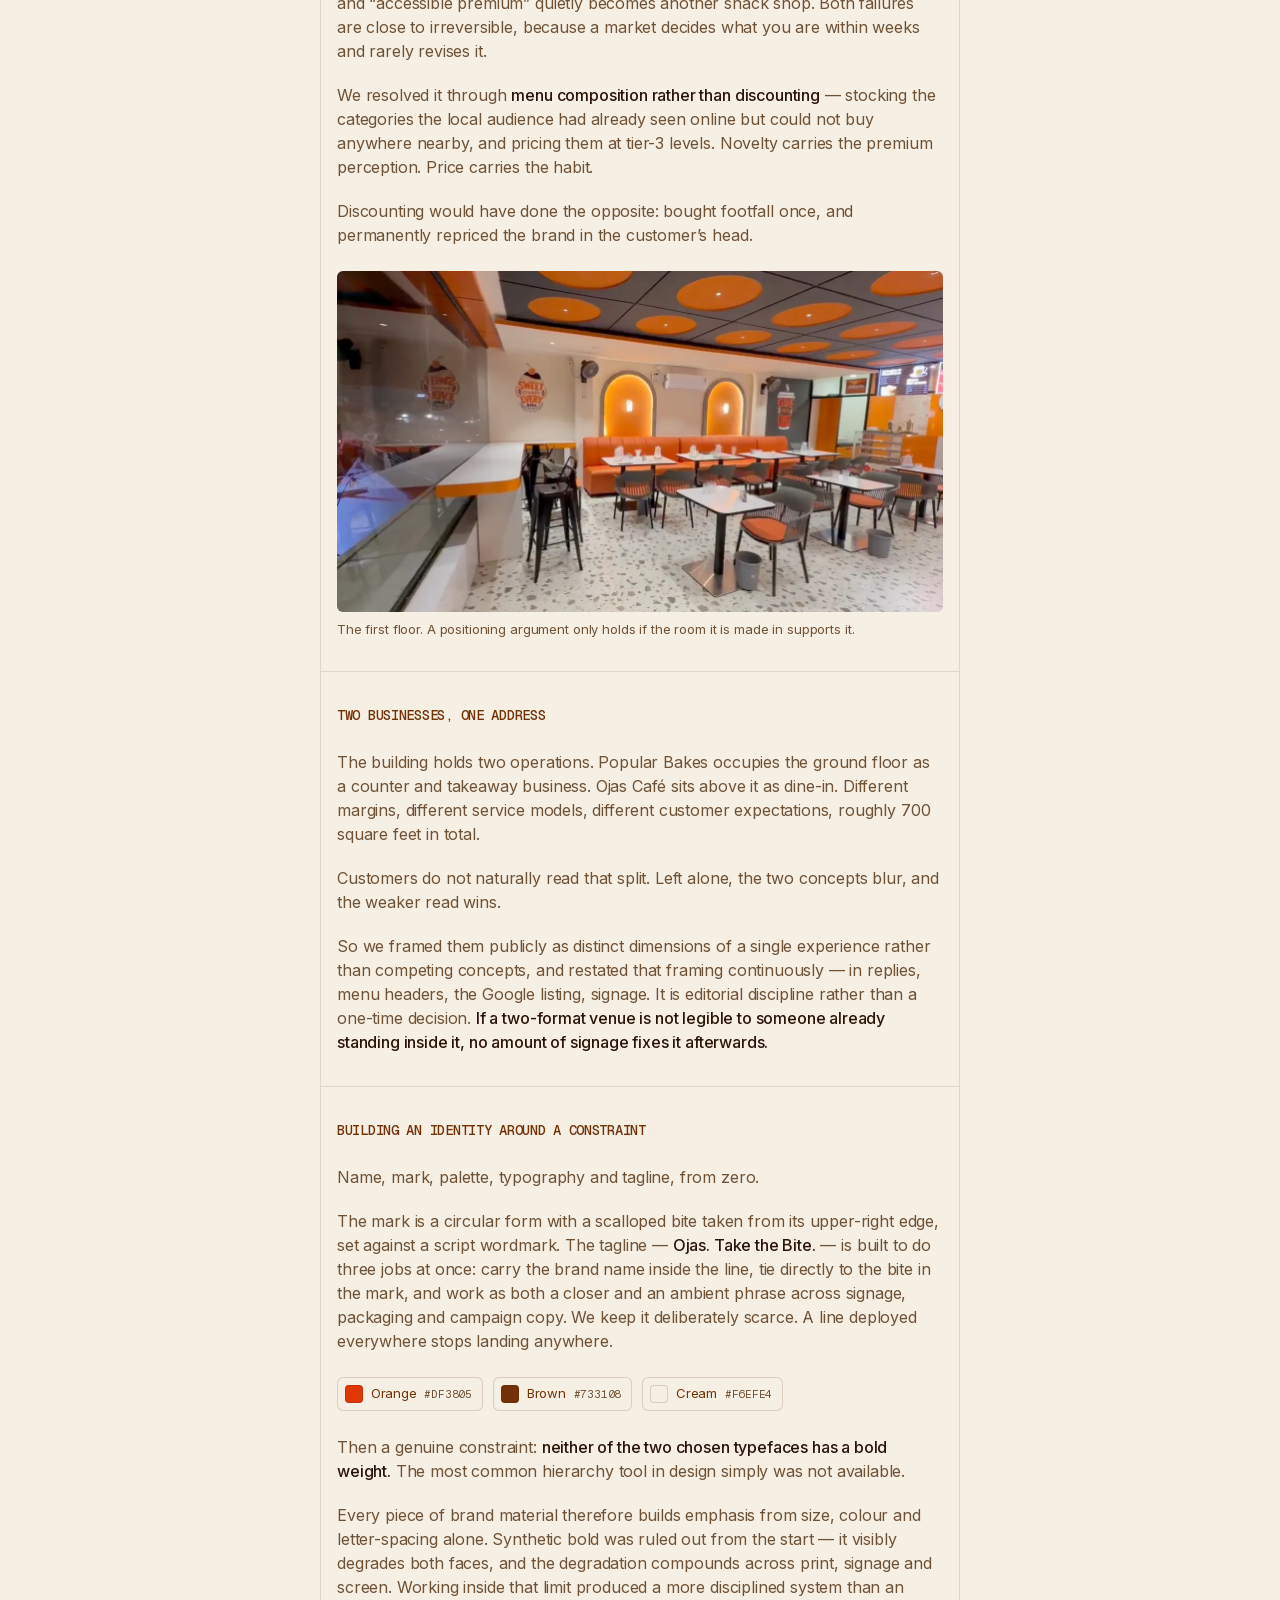
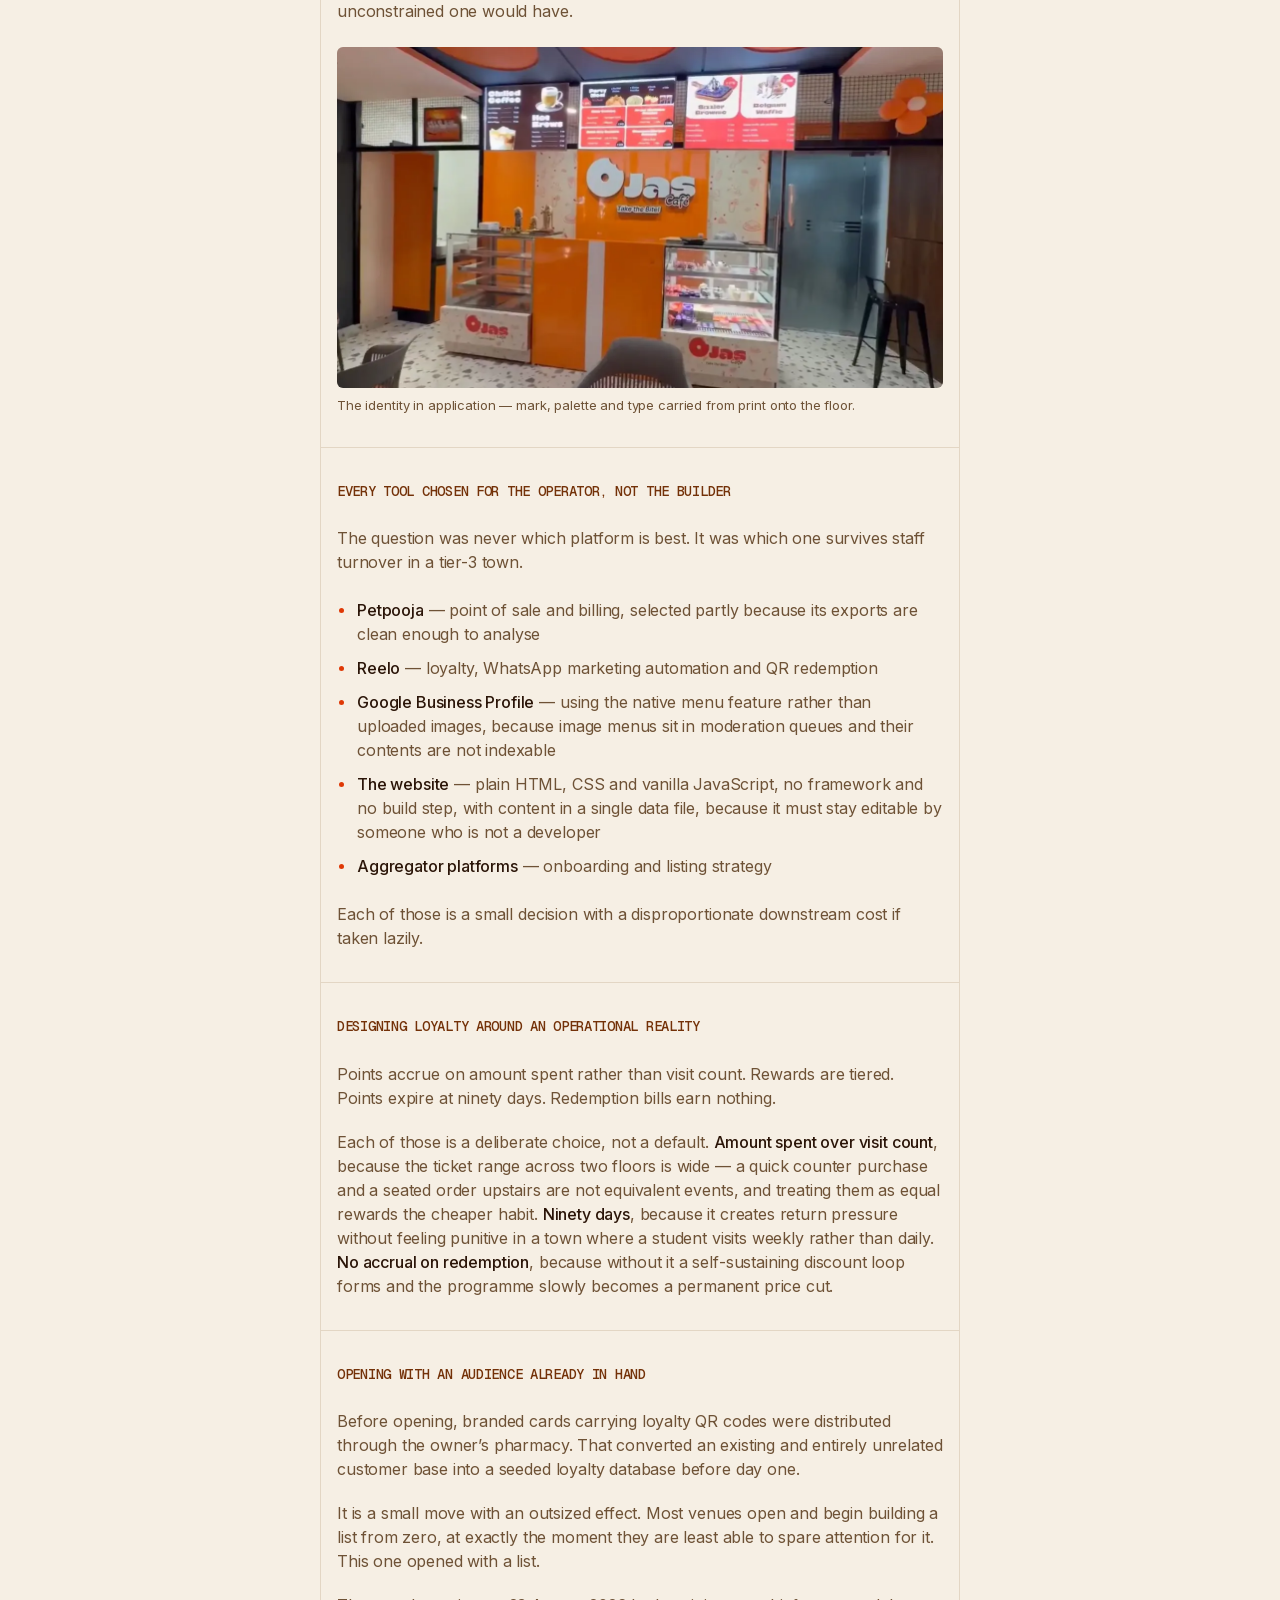
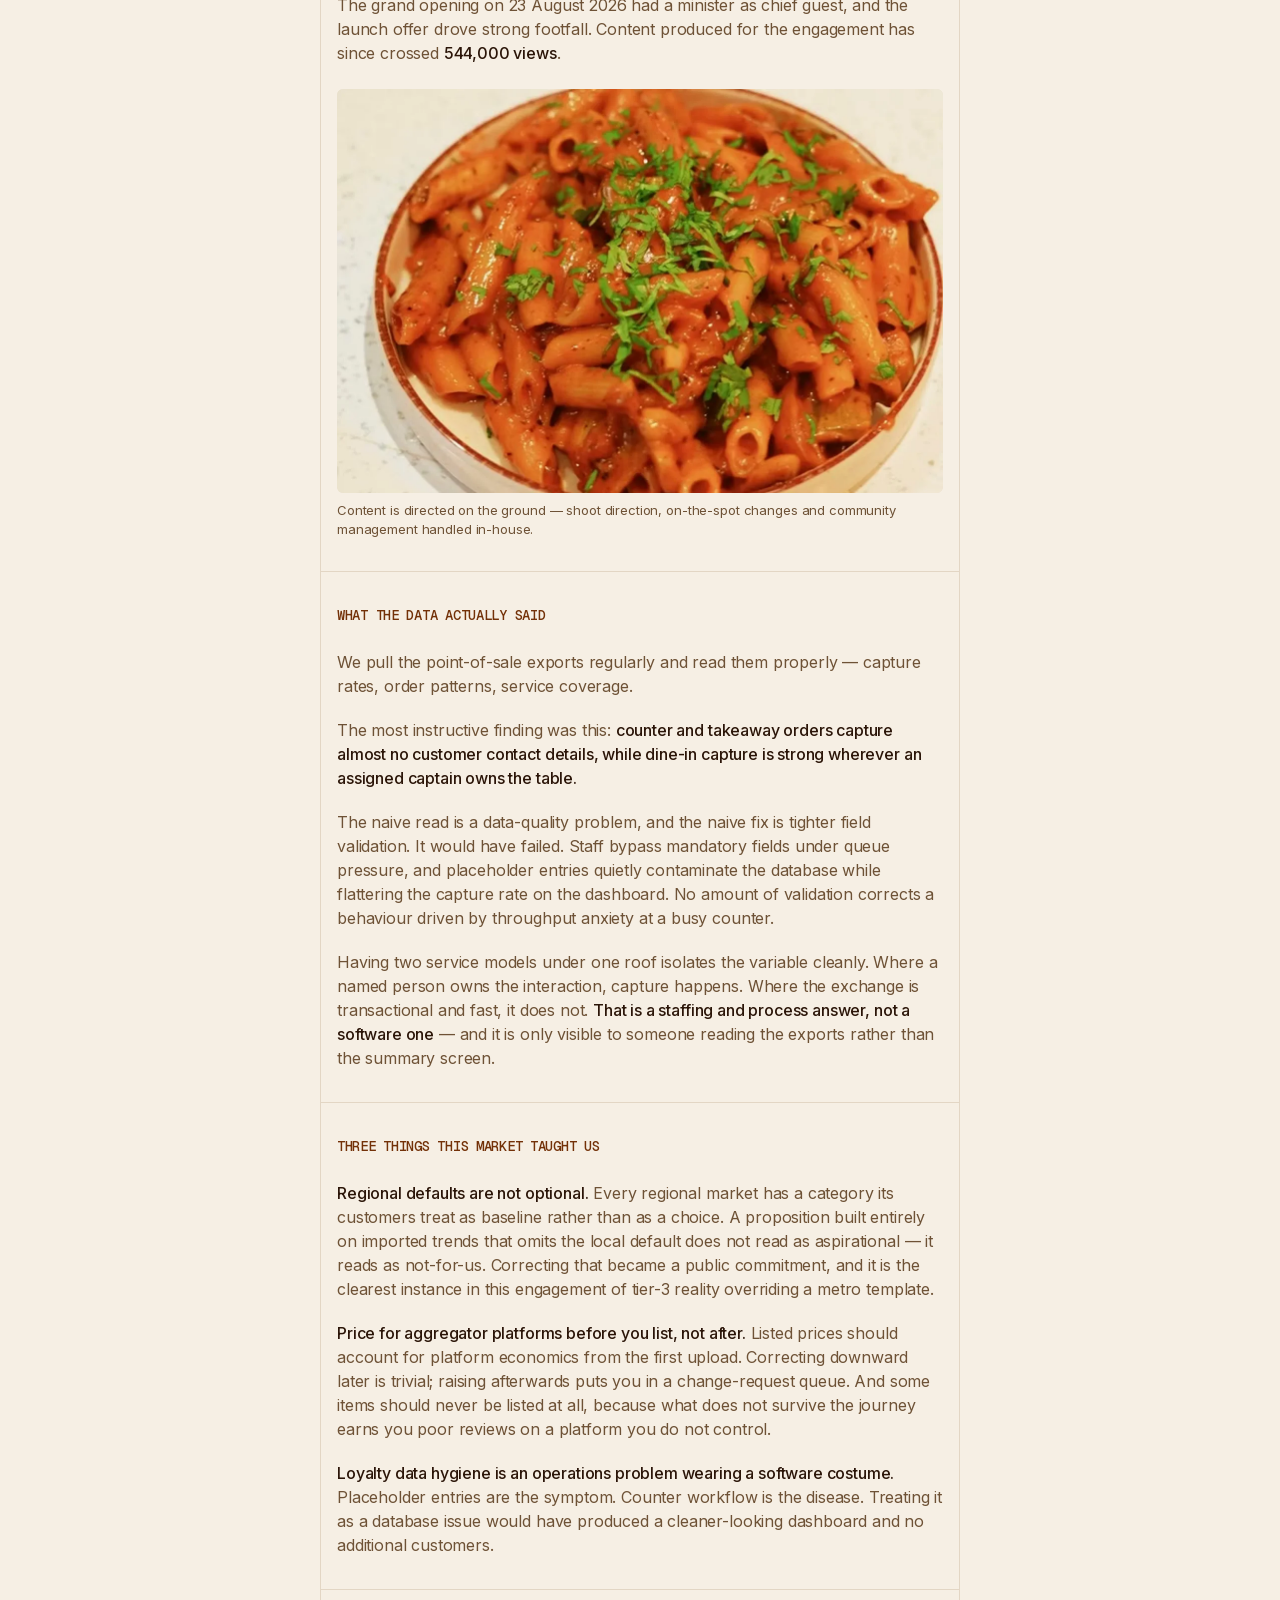
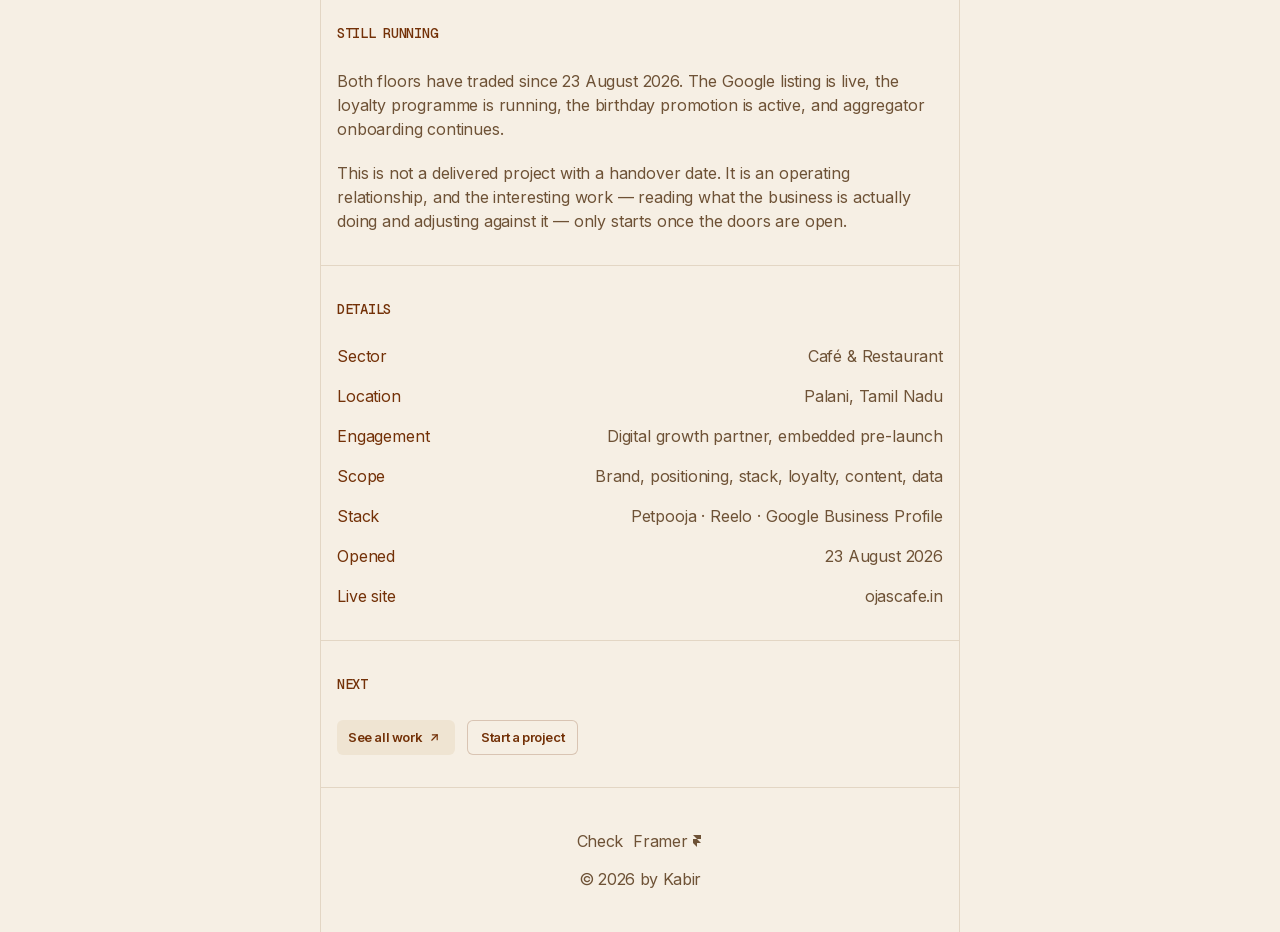
==== commit ae5fe1ba: "Theme the Ojas case study in the client brand palette Cream surface, brown headings, orange for the " ====
--- a/work/ojas-cafe/index.html
+++ b/work/ojas-cafe/index.html
@@ -69,7 +69,7 @@
 }
 </script>
 </head>
-<body>
+<body class="theme-ojas">
 
 <svg width="0" height="0" style="position:absolute" aria-hidden="true" focusable="false">
   <defs>
@@ -107,56 +107,60 @@
   <header class="band cs-head">
     <p class="cs-cat">Palani, Tamil Nadu &middot; Digital growth partner</p>
     <h1 class="cs-title">Ojas Café</h1>
-    <p class="cs-lede">A temple town with strong footfall and no modern café format. The food everyone had already seen online &mdash; Lotus Biscoff waffles, brownie shakes, mojitos &mdash; simply wasn&rsquo;t for sale locally. Ojas Café opened into that gap on 23 August 2026, and our team was embedded from fit-out.</p>
+    <p class="cs-lede">A temple town with year-round footfall, a large student population, and no modern café format. The formats people scrolled past daily on their feeds simply weren&rsquo;t purchasable anywhere nearby. Ojas Café opened into that gap on 23 August 2026 &mdash; and our team was embedded from fit-out, not brought in afterwards.</p>
   </header>
 
   <section class="band cs-shot" aria-label="Ojas Café brand mark">
     <img src="../../assets/img/ojas-brand.webp" width="1216" height="640"
-         alt="Ojas Café logo — a bitten donut forming the letter O, in cream on brand orange"
+         alt="Ojas Café logo — a circular mark with a bite taken from its upper-right edge, in cream on brand orange"
          fetchpriority="high" decoding="async">
   </section>
 
   <section class="band" aria-labelledby="s-context">
-    <h2 class="s-title" id="s-context">The context</h2>
-    <div class="prose">
-      <p>Palani sits in Dindigul district, Tamil Nadu &mdash; a tier-3 temple town with a steady pilgrim economy, a large student population, and nothing resembling a modern café. The owner was coming from a medical and pharmacy business. This was a first venture into food and beverage.</p>
-      <p>The opportunity was obvious. The execution risk was specific, and it was not about taste.</p>
+    <h2 class="s-title" id="s-context">The opportunity nobody had taken</h2>
+    <div class="prose">
+      <p>Palani sits in Dindigul district, Tamil Nadu. It has a steady pilgrim economy, a large student population, and reliable footfall that most tier-3 towns would envy. What it did not have was a single venue operating at a modern standard.</p>
+      <p>The owner came from a medical and pharmacy background. This was a first venture into food and beverage &mdash; which meant no inherited assumptions about how it should be done, and no existing playbook to fall back on either.</p>
+      <p>The opportunity was obvious to everyone who looked at it. The execution risk was narrower than it appeared, and it had very little to do with the food.</p>
     </div>
   </section>
 
   <section class="band" aria-labelledby="s-mandate">
-    <h2 class="s-title" id="s-mandate">The mandate</h2>
-    <div class="prose">
-      <p>Not a website. A business launch.</p>
-      <p>We came in during fit-out rather than after opening, which meant equipment, layout, menu, pricing, systems and brand were decided jointly instead of inherited. Most growth partners arrive once a business is already trading and spend the first quarter unpicking choices they had no say in. Being there early is the whole difference between advising and owning.</p>
+    <h2 class="s-title" id="s-mandate">The mandate was the business, not the brief</h2>
+    <div class="prose">
+      <p>We joined during fit-out rather than after opening. Equipment, layout, pricing architecture, systems and brand were decided together, not inherited.</p>
+      <p>That sequencing is the whole engagement. Most growth partners arrive once a business is already trading and spend their first quarter unpicking decisions they had no part in &mdash; a point-of-sale that cannot export clean data, a brand that cannot stretch, pricing anchored too low to move. Arriving before any of that is set is the difference between advising and owning.</p>
     </div>
   </section>
 
   <section class="band" aria-labelledby="s-position">
-    <h2 class="s-title" id="s-position">The positioning problem</h2>
-    <div class="prose">
-      <p>Metro-standard experience at tier-3 price sensitivity. Price too high and the student audience never forms a habit. Price too low and &ldquo;accessible premium&rdquo; collapses into just another snack shop.</p>
-      <p>We resolved it through <strong>menu composition rather than discounting</strong>. Stock the metro-trending items the local market had seen on social media but could not buy anywhere nearby &mdash; the Lotus Biscoff waffle, brownie shakes, the Ojas Oreo&rsquo;s range, mojitos &mdash; and price them at tier-3 levels. The novelty carries the premium perception. The price carries the habit.</p>
+    <h2 class="s-title" id="s-position">A pricing problem disguised as a menu problem</h2>
+    <div class="prose">
+      <p>The brief resolved to a single tension: deliver a metro-standard experience into tier-3 price sensitivity.</p>
+      <p>Push prices up and the student audience never forms a habit. Push them down and &ldquo;accessible premium&rdquo; quietly becomes another snack shop. Both failures are close to irreversible, because a market decides what you are within weeks and rarely revises it.</p>
+      <p>We resolved it through <strong>menu composition rather than discounting</strong> &mdash; stocking the categories the local audience had already seen online but could not buy anywhere nearby, and pricing them at tier-3 levels. Novelty carries the premium perception. Price carries the habit.</p>
+      <p>Discounting would have done the opposite: bought footfall once, and permanently repriced the brand in the customer&rsquo;s head.</p>
     </div>
     <figure class="cs-fig">
-      <img src="../../assets/img/ojas-interior.webp" width="1216" height="684" alt="Ojas Café interior — orange booth seating, illuminated arches and terrazzo flooring" loading="lazy" decoding="async">
-      <figcaption>The first floor. Metro format, tier-3 pricing &mdash; the positioning had to survive the room it was sold in.</figcaption>
+      <img src="../../assets/img/ojas-interior.webp" width="1216" height="684" alt="Ojas Café interior — booth seating, illuminated arches and terrazzo flooring" loading="lazy" decoding="async">
+      <figcaption>The first floor. A positioning argument only holds if the room it is made in supports it.</figcaption>
     </figure>
   </section>
 
   <section class="band" aria-labelledby="s-twobrands">
-    <h2 class="s-title" id="s-twobrands">Two brands, one roof</h2>
-    <div class="prose">
-      <p>The building holds two businesses. Popular Bakes occupies the ground floor &mdash; bakery and sweets, counter and takeaway. Ojas Café is upstairs, dine-in. Different margins, different service models, different customer expectations, roughly 700 square feet in total.</p>
-      <p>Customers do not naturally read that split. So we framed the two publicly as distinct dimensions of a single experience rather than competing concepts, and restated that framing continuously &mdash; Instagram replies, menu headers, Google Business Profile, signage. It is editorial discipline, not a one-time decision. If a two-format venue is not legible to someone already standing inside it, no amount of signage fixes it afterwards.</p>
+    <h2 class="s-title" id="s-twobrands">Two businesses, one address</h2>
+    <div class="prose">
+      <p>The building holds two operations. Popular Bakes occupies the ground floor as a counter and takeaway business. Ojas Café sits above it as dine-in. Different margins, different service models, different customer expectations, roughly 700 square feet in total.</p>
+      <p>Customers do not naturally read that split. Left alone, the two concepts blur, and the weaker read wins.</p>
+      <p>So we framed them publicly as distinct dimensions of a single experience rather than competing concepts, and restated that framing continuously &mdash; in replies, menu headers, the Google listing, signage. It is editorial discipline rather than a one-time decision. <strong>If a two-format venue is not legible to someone already standing inside it, no amount of signage fixes it afterwards.</strong></p>
     </div>
   </section>
 
   <section class="band" aria-labelledby="s-brand">
-    <h2 class="s-title" id="s-brand">Building the brand</h2>
-    <div class="prose">
-      <p>Name, mark, palette, type and tagline, from zero.</p>
-      <p>The mark is a circular donut <strong>O</strong> with a scalloped bite taken from its upper-right edge, set against a brown script wordmark. The tagline &mdash; <strong>Ojas. Take the Bite.</strong> &mdash; is Popeyes-style: rhythmic, name-first, confident. It carries the brand name inside the line itself, ties directly to the bite in the mark, and works as both a closer and an ambient phrase across signage, packaging, Instagram bio and menu headers. We deliberately keep it scarce. A line used everywhere stops landing anywhere.</p>
+    <h2 class="s-title" id="s-brand">Building an identity around a constraint</h2>
+    <div class="prose">
+      <p>Name, mark, palette, typography and tagline, from zero.</p>
+      <p>The mark is a circular form with a scalloped bite taken from its upper-right edge, set against a script wordmark. The tagline &mdash; <strong>Ojas. Take the Bite.</strong> &mdash; is built to do three jobs at once: carry the brand name inside the line, tie directly to the bite in the mark, and work as both a closer and an ambient phrase across signage, packaging and campaign copy. We keep it deliberately scarce. A line deployed everywhere stops landing anywhere.</p>
     </div>
     <ul class="swatches" aria-label="Brand palette">
       <li><span class="sw" style="background:#DF3805"></span><span class="sw__n">Orange</span><span class="sw__h">#DF3805</span></li>
@@ -164,72 +168,77 @@
       <li><span class="sw" style="background:#F6EFE4"></span><span class="sw__n">Cream</span><span class="sw__h">#F6EFE4</span></li>
     </ul>
     <div class="prose">
-      <p>One real constraint shaped the whole system: <strong>neither Climate Crisis nor Akaya Kanadaka has a bold weight.</strong> The standard hierarchy tool simply is not available. Every piece of brand material builds emphasis from size, colour and letter-spacing alone &mdash; faking bold with synthetic strokes visibly degrades both typefaces. Constraint-driven design rather than template application.</p>
+      <p>Then a genuine constraint: <strong>neither of the two chosen typefaces has a bold weight.</strong> The most common hierarchy tool in design simply was not available.</p>
+      <p>Every piece of brand material therefore builds emphasis from size, colour and letter-spacing alone. Synthetic bold was ruled out from the start &mdash; it visibly degrades both faces, and the degradation compounds across print, signage and screen. Working inside that limit produced a more disciplined system than an unconstrained one would have.</p>
     </div>
     <figure class="cs-fig">
-      <img src="../../assets/img/ojas-counter.webp" width="1216" height="684" alt="Ojas Café counter with the bitten-donut logo and menu boards above" loading="lazy" decoding="async">
-      <figcaption>The identity in use. The mark, the palette and the type carried from print onto the counter.</figcaption>
+      <img src="../../assets/img/ojas-counter.webp" width="1216" height="684" alt="Ojas Café counter with the brand mark and menu boards above" loading="lazy" decoding="async">
+      <figcaption>The identity in application &mdash; mark, palette and type carried from print onto the floor.</figcaption>
     </figure>
   </section>
 
   <section class="band" aria-labelledby="s-stack">
-    <h2 class="s-title" id="s-stack">Choosing the stack</h2>
-    <div class="prose">
-      <p>Every tool was chosen for operator capability, not developer preference. The question was never what is best, it was what survives staff turnover in a tier-3 town.</p>
+    <h2 class="s-title" id="s-stack">Every tool chosen for the operator, not the builder</h2>
+    <div class="prose">
+      <p>The question was never which platform is best. It was which one survives staff turnover in a tier-3 town.</p>
     </div>
     <ul class="scope">
-      <li><strong>Petpooja</strong> &mdash; point of sale and billing, with order exports we analyse</li>
-      <li><strong>Reelo</strong> &mdash; loyalty, WhatsApp marketing automation and QR redemptions</li>
-      <li><strong>Google Business Profile</strong> &mdash; using the native Menu feature rather than photo uploads, because photo menus sit in image-moderation queues and their items are not indexable</li>
-      <li><strong>The site</strong> &mdash; plain HTML, CSS and vanilla JavaScript. No framework, no build step, the whole menu in one data file, because it has to stay editable by someone who is not a developer</li>
-      <li><strong>Zomato and Swiggy</strong> &mdash; aggregator onboarding</li>
+      <li><strong>Petpooja</strong> &mdash; point of sale and billing, selected partly because its exports are clean enough to analyse</li>
+      <li><strong>Reelo</strong> &mdash; loyalty, WhatsApp marketing automation and QR redemption</li>
+      <li><strong>Google Business Profile</strong> &mdash; using the native menu feature rather than uploaded images, because image menus sit in moderation queues and their contents are not indexable</li>
+      <li><strong>The website</strong> &mdash; plain HTML, CSS and vanilla JavaScript, no framework and no build step, with content in a single data file, because it must stay editable by someone who is not a developer</li>
+      <li><strong>Aggregator platforms</strong> &mdash; onboarding and listing strategy</li>
     </ul>
+    <div class="prose">
+      <p>Each of those is a small decision with a disproportionate downstream cost if taken lazily.</p>
+    </div>
   </section>
 
   <section class="band" aria-labelledby="s-loyalty">
-    <h2 class="s-title" id="s-loyalty">Designing the loyalty programme</h2>
-    <div class="prose">
-      <p>Points accrue on amount spent rather than visit count, rewards are tiered, points expire at ninety days, and redemption bills earn nothing.</p>
-      <p>Each of those is a decision. <strong>Amount-spent over visit-count</strong> because the ticket range across two floors is wide &mdash; a counter pastry and a first-floor dine-in order are not equivalent events, and treating them as equal rewards the cheaper habit. <strong>Ninety days</strong> creates return pressure without feeling punitive in a town where a student visits weekly rather than daily. <strong>No accrual on redemption bills</strong> stops a self-sustaining discount loop from forming.</p>
+    <h2 class="s-title" id="s-loyalty">Designing loyalty around an operational reality</h2>
+    <div class="prose">
+      <p>Points accrue on amount spent rather than visit count. Rewards are tiered. Points expire at ninety days. Redemption bills earn nothing.</p>
+      <p>Each of those is a deliberate choice, not a default. <strong>Amount spent over visit count</strong>, because the ticket range across two floors is wide &mdash; a quick counter purchase and a seated order upstairs are not equivalent events, and treating them as equal rewards the cheaper habit. <strong>Ninety days</strong>, because it creates return pressure without feeling punitive in a town where a student visits weekly rather than daily. <strong>No accrual on redemption</strong>, because without it a self-sustaining discount loop forms and the programme slowly becomes a permanent price cut.</p>
     </div>
   </section>
 
   <section class="band" aria-labelledby="s-launch">
-    <h2 class="s-title" id="s-launch">The launch</h2>
-    <div class="prose">
-      <p>Before opening, chocolate cards carrying Reelo QR codes went out through the owner&rsquo;s pharmacy. That converted an existing, entirely unrelated customer base into a seeded loyalty database before day one &mdash; the café opened with a list rather than building one from zero.</p>
-      <p>The grand opening on 23 August 2026 had a minister as chief guest, and the launch offer drove strong footfall. Instagram content from the engagement has since crossed <strong>544,000 views</strong>.</p>
+    <h2 class="s-title" id="s-launch">Opening with an audience already in hand</h2>
+    <div class="prose">
+      <p>Before opening, branded cards carrying loyalty QR codes were distributed through the owner&rsquo;s pharmacy. That converted an existing and entirely unrelated customer base into a seeded loyalty database before day one.</p>
+      <p>It is a small move with an outsized effect. Most venues open and begin building a list from zero, at exactly the moment they are least able to spare attention for it. This one opened with a list.</p>
+      <p>The grand opening on 23 August 2026 had a minister as chief guest, and the launch offer drove strong footfall. Content produced for the engagement has since crossed <strong>544,000 views</strong>.</p>
     </div>
     <figure class="cs-fig">
-      <img src="../../assets/img/ojas-food.webp" width="1216" height="810" alt="A plate from the Ojas Café menu" loading="lazy" decoding="async">
-      <figcaption>Content is produced on the ground &mdash; shoot direction, on-spot changes and community management run in-house.</figcaption>
+      <img src="../../assets/img/ojas-food.webp" width="1216" height="810" alt="Content photography produced for Ojas Café" loading="lazy" decoding="async">
+      <figcaption>Content is directed on the ground &mdash; shoot direction, on-the-spot changes and community management handled in-house.</figcaption>
     </figure>
   </section>
 
   <section class="band" aria-labelledby="s-data">
     <h2 class="s-title" id="s-data">What the data actually said</h2>
     <div class="prose">
-      <p>We pull the POS exports regularly and read them properly &mdash; phone capture rates, order patterns, service coverage.</p>
-      <p>The most instructive finding was this: <strong>counter and takeaway orders capture almost no customer phone numbers, while first-floor dine-in capture is strong wherever an assigned captain owns the table.</strong></p>
-      <p>The naive read is a data-quality problem, and the naive fix is tighter field validation. That would have failed. Counter staff bypass mandatory fields under queue pressure, and dummy entries quietly contaminate the loyalty database while flattering the capture rate. No amount of validation fixes a behaviour driven by throughput anxiety at a busy counter.</p>
-      <p>Having two floors isolates the variable cleanly. Where a named person owns the interaction, capture happens. Where it is transactional and fast, it does not. That is a staffing and process answer, not a software one &mdash; and it is only visible if someone is reading the exports rather than the dashboard.</p>
+      <p>We pull the point-of-sale exports regularly and read them properly &mdash; capture rates, order patterns, service coverage.</p>
+      <p>The most instructive finding was this: <strong>counter and takeaway orders capture almost no customer contact details, while dine-in capture is strong wherever an assigned captain owns the table.</strong></p>
+      <p>The naive read is a data-quality problem, and the naive fix is tighter field validation. It would have failed. Staff bypass mandatory fields under queue pressure, and placeholder entries quietly contaminate the database while flattering the capture rate on the dashboard. No amount of validation corrects a behaviour driven by throughput anxiety at a busy counter.</p>
+      <p>Having two service models under one roof isolates the variable cleanly. Where a named person owns the interaction, capture happens. Where the exchange is transactional and fast, it does not. <strong>That is a staffing and process answer, not a software one</strong> &mdash; and it is only visible to someone reading the exports rather than the summary screen.</p>
     </div>
   </section>
 
   <section class="band" aria-labelledby="s-lessons">
-    <h2 class="s-title" id="s-lessons">What the market taught us</h2>
-    <div class="prose">
-      <p><strong>Filter coffee is not optional in Tamil Nadu.</strong> In Palani it is a baseline cultural expectation, not a menu line item. A metro-trending menu that skips the local default reads as not-for-us. Its addition is now a public commitment &mdash; the clearest case in this engagement of tier-3 reality overriding the metro template.</p>
-      <p><strong>Price for aggregators before you list, not after.</strong> Menu prices go up before the initial Zomato and Swiggy upload. Correcting downward later is trivial; raising afterwards puts you in a price-change request queue. And some items should never be listed at all &mdash; loaded fries do not survive delivery.</p>
-      <p><strong>Loyalty data hygiene is an operations problem wearing a software costume.</strong> Dummy phone entries are the symptom. Counter workflow is the disease.</p>
+    <h2 class="s-title" id="s-lessons">Three things this market taught us</h2>
+    <div class="prose">
+      <p><strong>Regional defaults are not optional.</strong> Every regional market has a category its customers treat as baseline rather than as a choice. A proposition built entirely on imported trends that omits the local default does not read as aspirational &mdash; it reads as not-for-us. Correcting that became a public commitment, and it is the clearest instance in this engagement of tier-3 reality overriding a metro template.</p>
+      <p><strong>Price for aggregator platforms before you list, not after.</strong> Listed prices should account for platform economics from the first upload. Correcting downward later is trivial; raising afterwards puts you in a change-request queue. And some items should never be listed at all, because what does not survive the journey earns you poor reviews on a platform you do not control.</p>
+      <p><strong>Loyalty data hygiene is an operations problem wearing a software costume.</strong> Placeholder entries are the symptom. Counter workflow is the disease. Treating it as a database issue would have produced a cleaner-looking dashboard and no additional customers.</p>
     </div>
   </section>
 
   <section class="band" aria-labelledby="s-now">
     <h2 class="s-title" id="s-now">Still running</h2>
     <div class="prose">
-      <p>Both floors have traded since 23 August 2026. Google Business Profile is live, the loyalty programme is running, the birthday promotion &mdash; 20% off, a seven-day window from the birthday, one-time, redeemed on a mobile number at the counter &mdash; is active, and aggregator onboarding continues.</p>
-      <p>This is not a delivered project. It is an operating relationship, and the work is ongoing.</p>
+      <p>Both floors have traded since 23 August 2026. The Google listing is live, the loyalty programme is running, the birthday promotion is active, and aggregator onboarding continues.</p>
+      <p>This is not a delivered project with a handover date. It is an operating relationship, and the interesting work &mdash; reading what the business is actually doing and adjusting against it &mdash; only starts once the doors are open.</p>
     </div>
   </section>
 
@@ -239,7 +248,7 @@
       <li><span class="contact__label">Sector</span><span class="contact__value">Café &amp; Restaurant</span></li>
       <li><span class="contact__label">Location</span><span class="contact__value">Palani, Tamil Nadu</span></li>
       <li><span class="contact__label">Engagement</span><span class="contact__value">Digital growth partner, embedded pre-launch</span></li>
-      <li><span class="contact__label">Scope</span><span class="contact__value">Brand, menu, stack, loyalty, content, data</span></li>
+      <li><span class="contact__label">Scope</span><span class="contact__value">Brand, positioning, stack, loyalty, content, data</span></li>
       <li><span class="contact__label">Stack</span><span class="contact__value">Petpooja &middot; Reelo &middot; Google Business Profile</span></li>
       <li><span class="contact__label">Opened</span><span class="contact__value">23 August 2026</span></li>
       <li><span class="contact__label">Live site</span><a class="contact__value" href="https://ojascafe.in/" target="_blank" rel="noopener">ojascafe.in</a></li>
--- a/assets/styles.css
+++ b/assets/styles.css
@@ -742,3 +742,48 @@
 @media (max-width:560px){
   .swatches{ flex-direction:column; align-items:stretch; }
 }
+
+/* ============================================================
+   Ojas Café case study — client brand palette, scoped to that page.
+   Portfolio layout and type are kept; only colour changes.
+   Contrast-checked on cream #F6EFE4: brown 8.5:1, body 6.3:1,
+   orange 3.9:1 — so orange is used only for large text and
+   non-text accents, per the brand's own rule.
+   ============================================================ */
+
+.theme-ojas{
+  --bg:         #F6EFE4;  /* Cream  */
+  --ink:        #733108;  /* Brown  */
+  --ink-strong: #2B1508;  /* Ink    */
+  --muted:      #6E5236;  /* body, AA on cream */
+  --line:       #E3D6C4;
+  --chip:       #EFE4D2;
+  --chip-hover: #E8DAC6;
+  --accent:     #DF3805;  /* Orange */
+}
+
+/* Large enough to carry orange and still pass AA */
+.theme-ojas .cs-title{ color:var(--accent); }
+
+/* Non-text accents */
+.theme-ojas .scope li::before{ background:var(--accent); }
+.theme-ojas .crumb:hover,
+.theme-ojas .contact__value:hover,
+.theme-ojas .foot__link:hover{ color:var(--accent); }
+
+/* Warm the image surrounds so photos sit on cream, not grey */
+.theme-ojas .cs-fig img,
+.theme-ojas .cs-shot img{
+  box-shadow:inset 0 0 0 1px rgba(115,49,8,.12);
+  background:var(--chip);
+}
+
+.theme-ojas .swatches li{ box-shadow:inset 0 0 0 1px rgba(115,49,8,.18); }
+.theme-ojas .sw{ box-shadow:inset 0 0 0 1px rgba(43,21,8,.16); }
+.theme-ojas .cs-mail{ box-shadow:inset 0 0 0 1px rgba(115,49,8,.22); }
+
+/* The brand mark already carries orange — let it sit flush on cream */
+.theme-ojas .cs-shot img[src*="ojas-brand"]{
+  box-shadow:none;
+  background:transparent;
+}
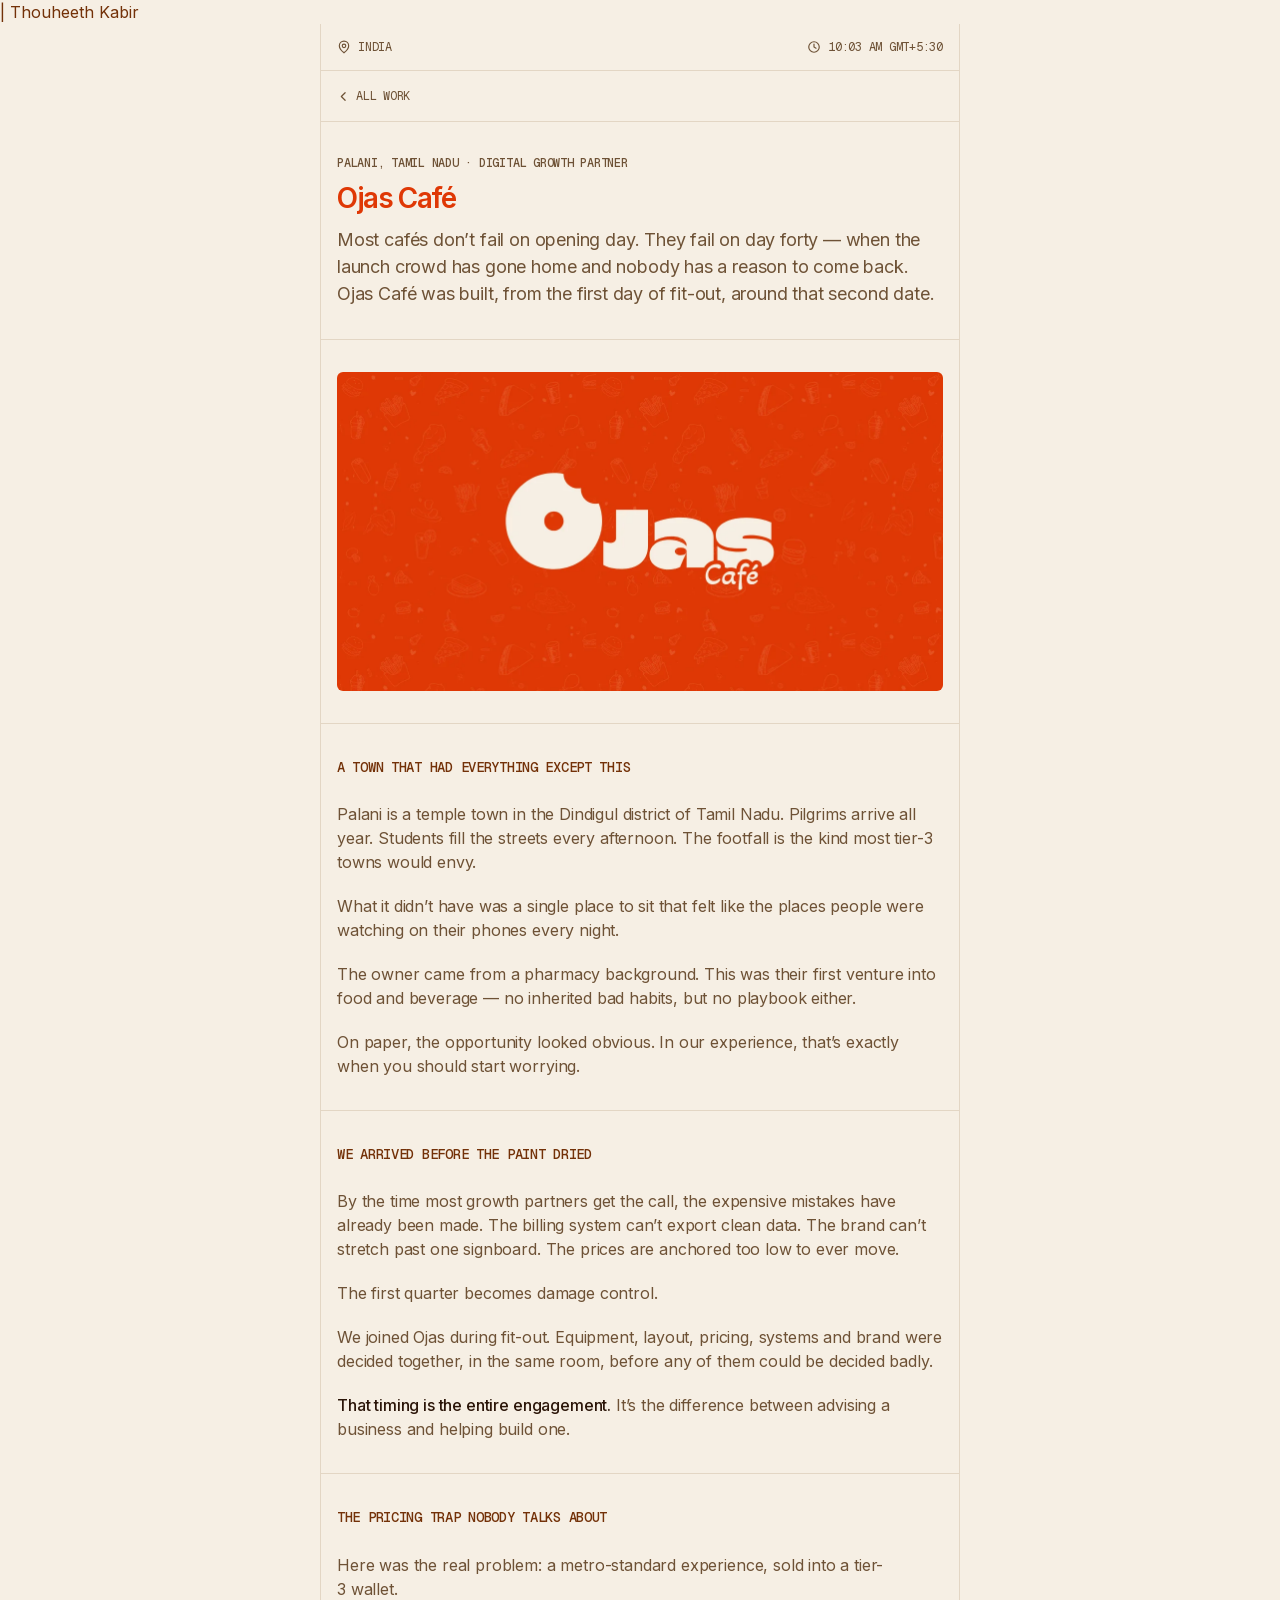
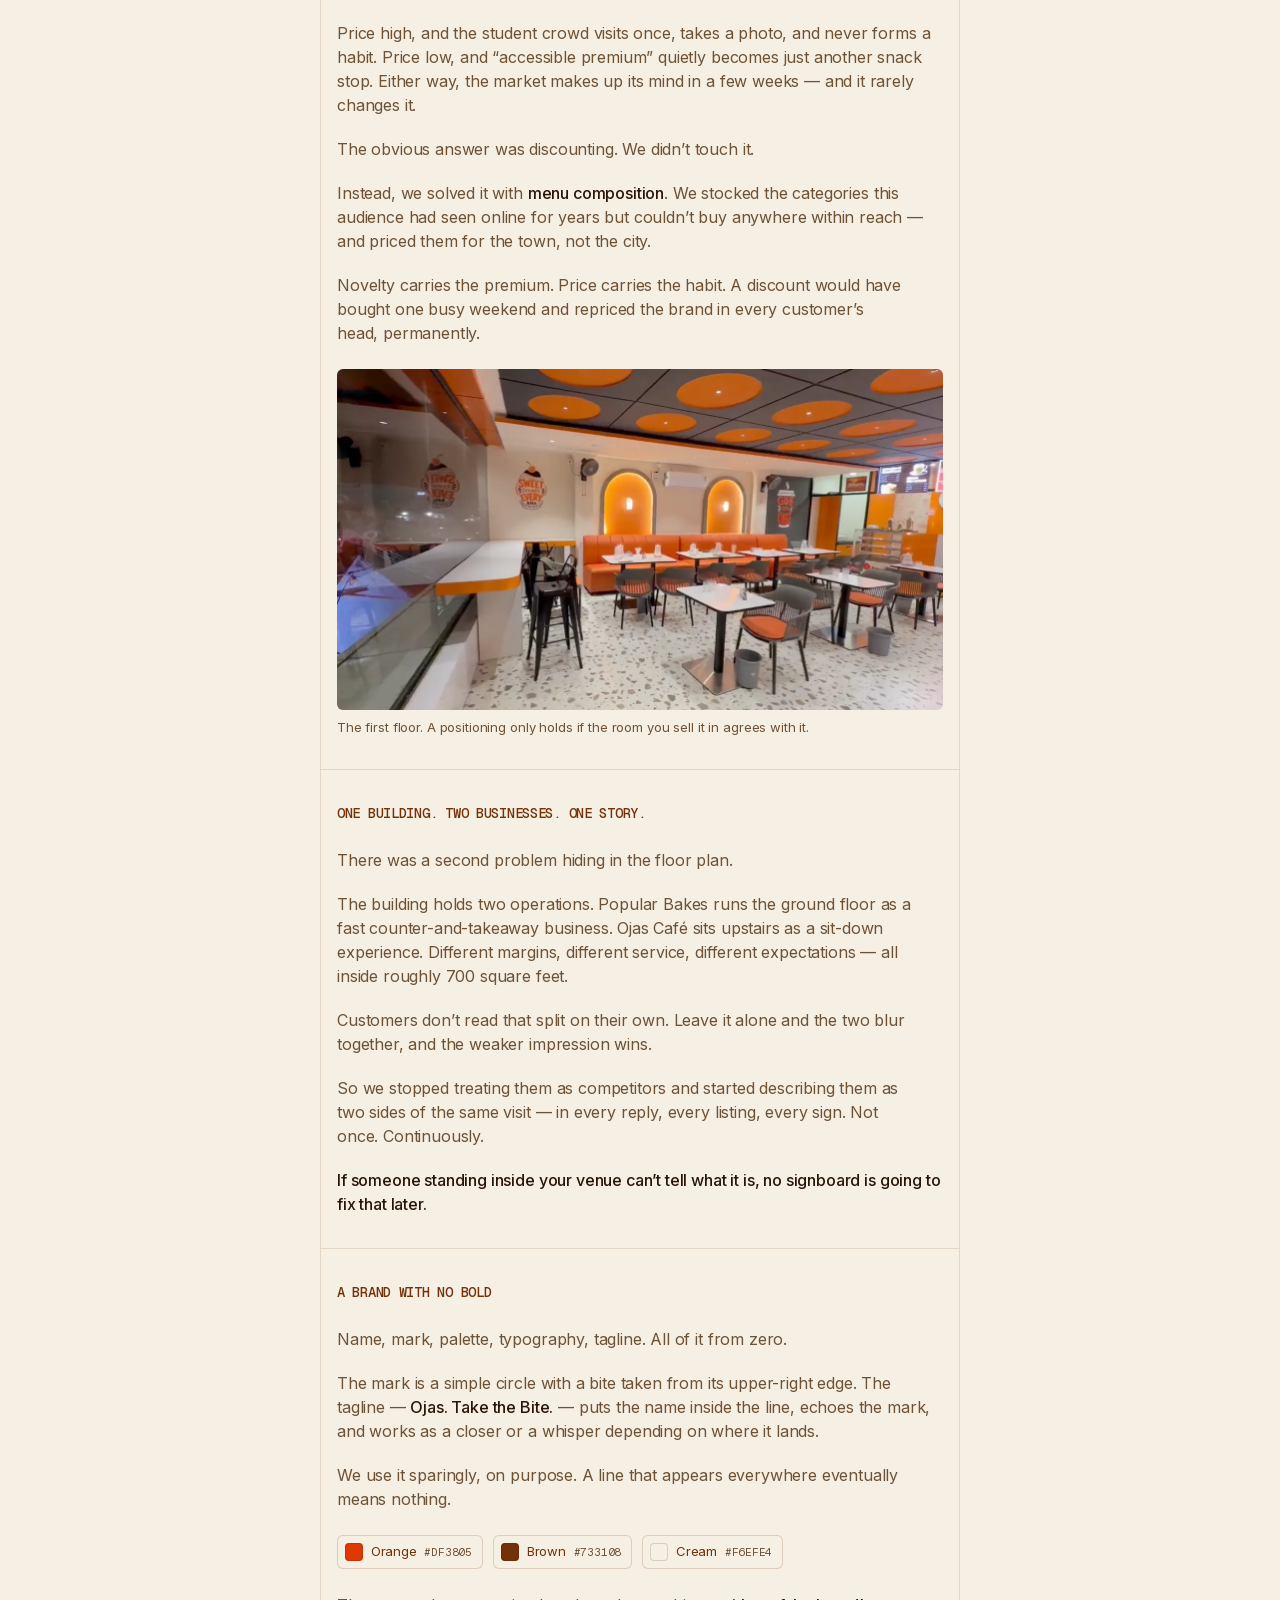
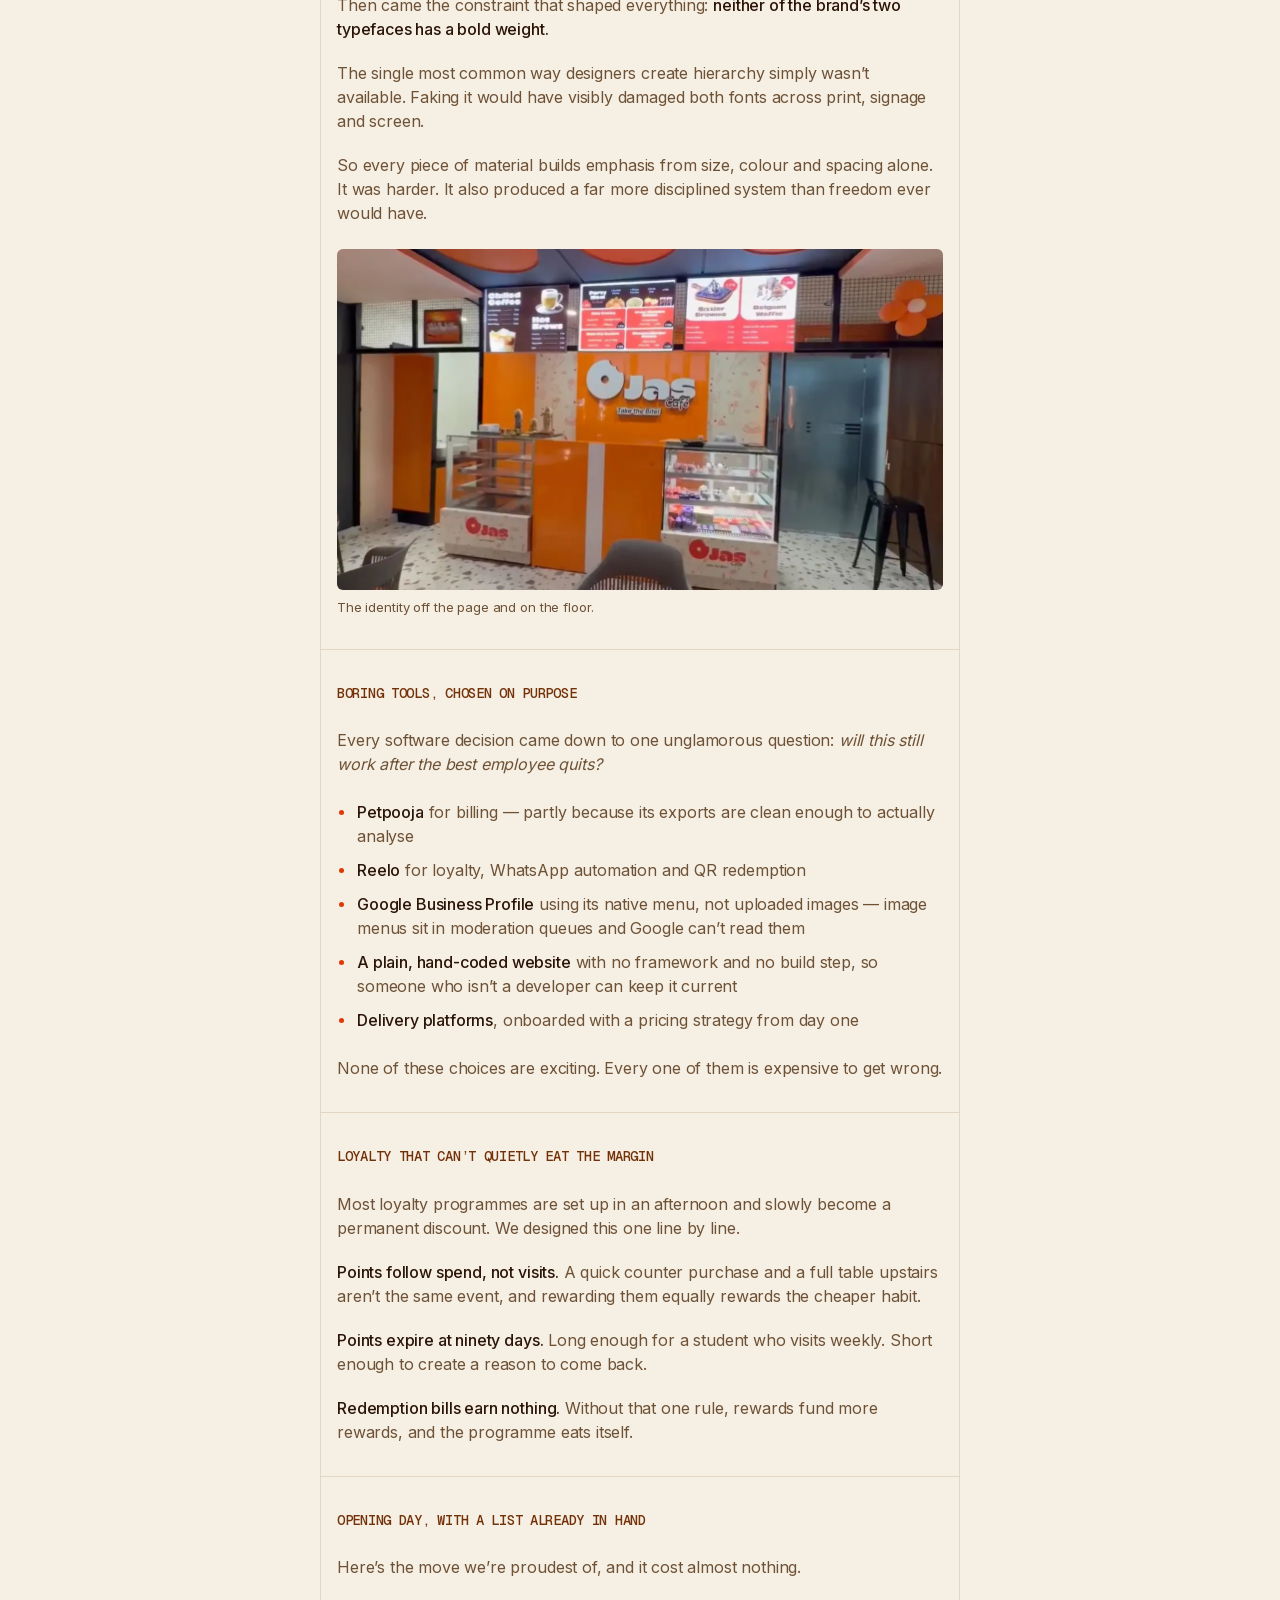
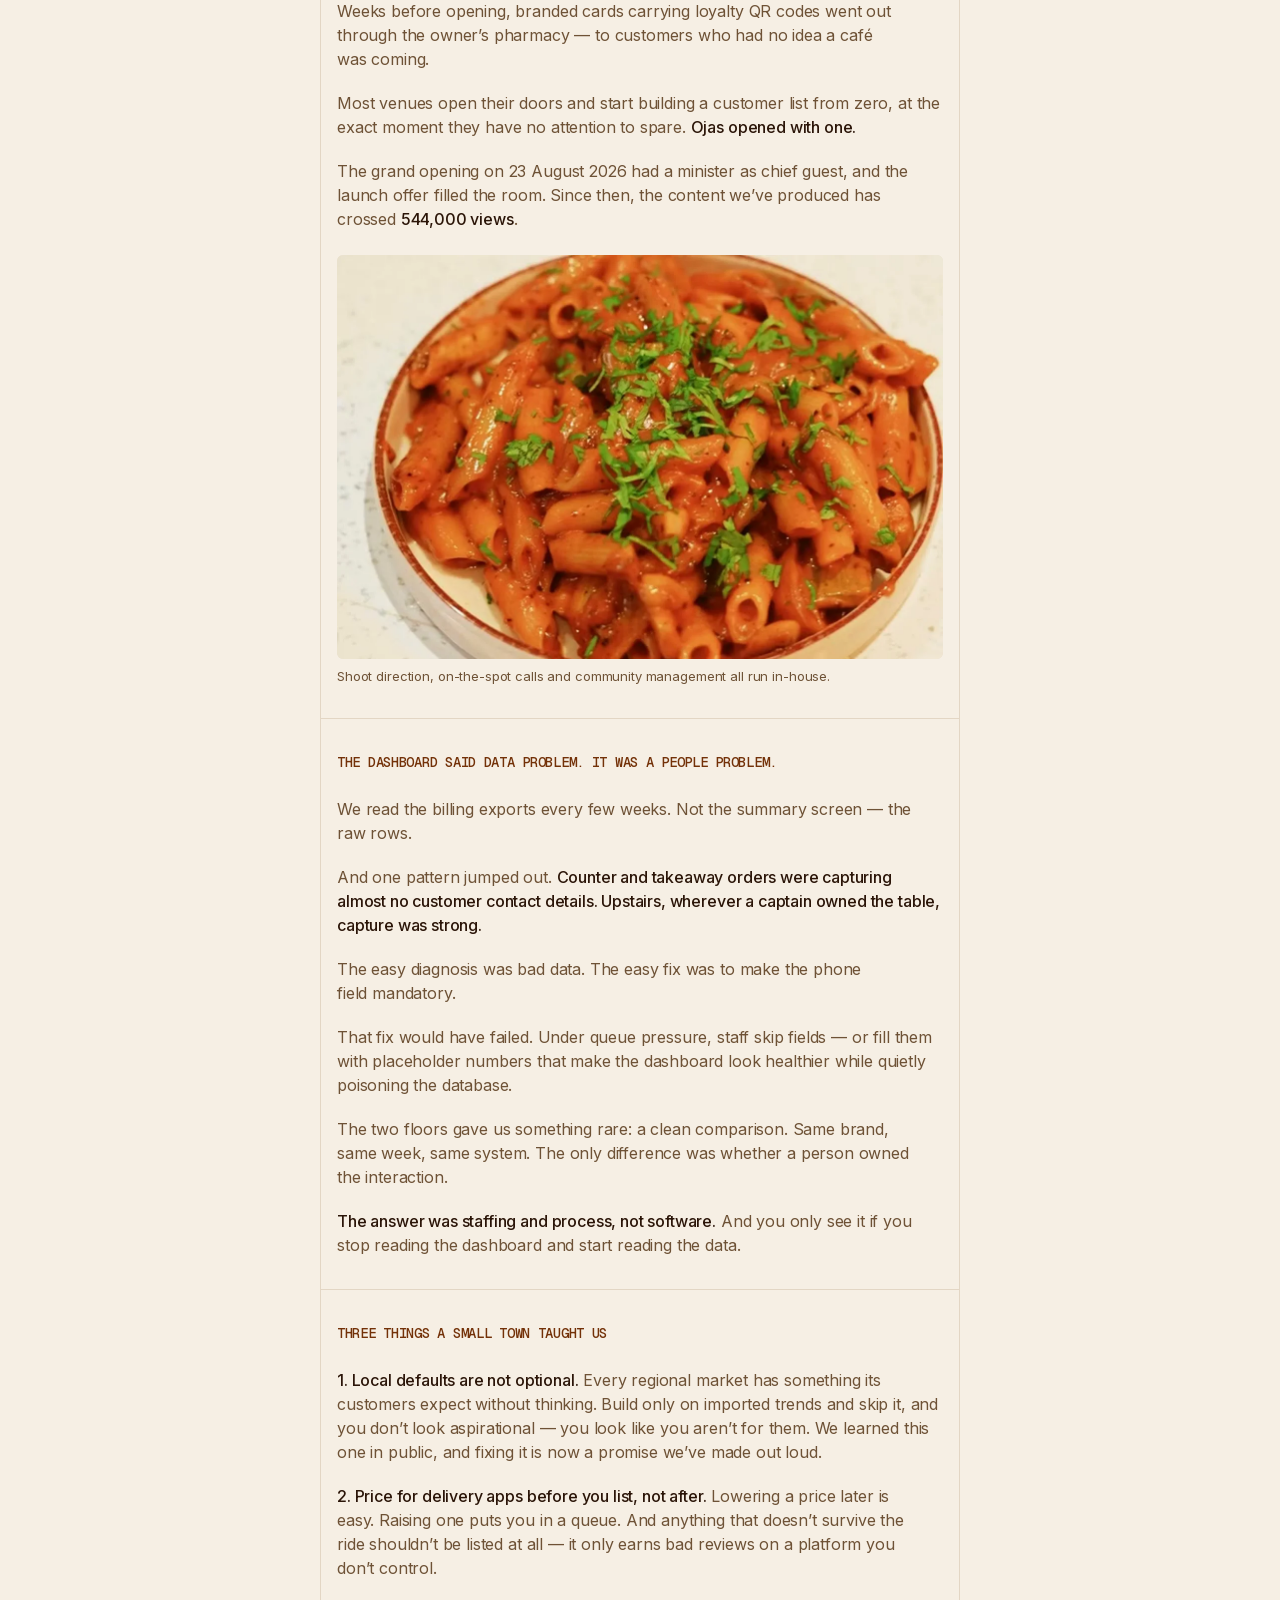
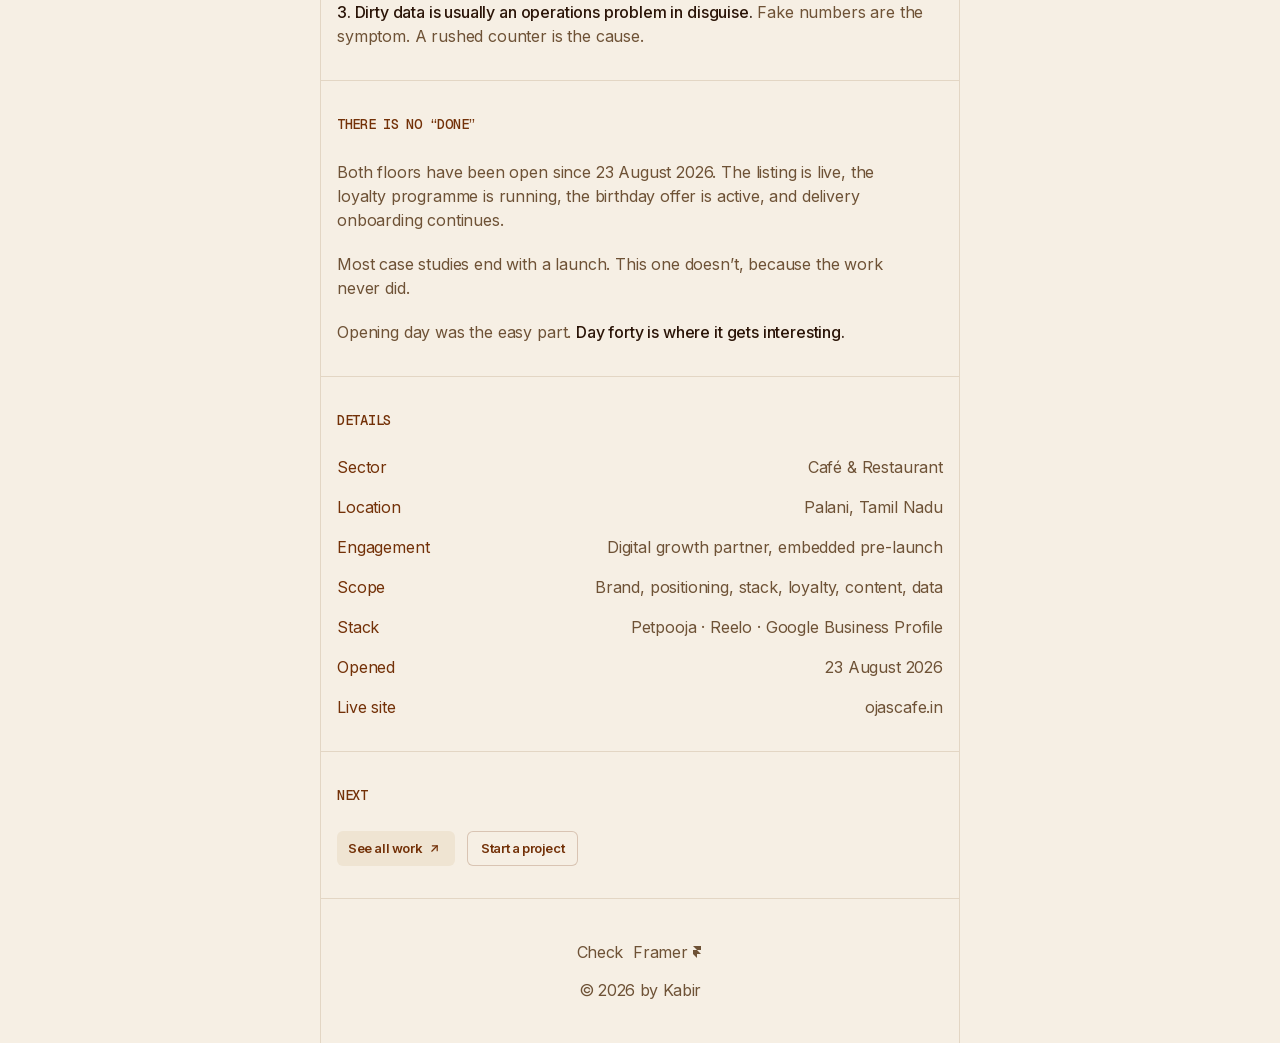
==== commit 685ee7be: "Rewrite Ojas case study in a hook-led, Medium-style voice Opens on the day-forty hook and closes on " ====
--- a/work/ojas-cafe/index.html
+++ b/work/ojas-cafe/index.html
@@ -107,7 +107,7 @@
   <header class="band cs-head">
     <p class="cs-cat">Palani, Tamil Nadu &middot; Digital growth partner</p>
     <h1 class="cs-title">Ojas Café</h1>
-    <p class="cs-lede">A temple town with year-round footfall, a large student population, and no modern café format. The formats people scrolled past daily on their feeds simply weren&rsquo;t purchasable anywhere nearby. Ojas Café opened into that gap on 23 August 2026 &mdash; and our team was embedded from fit-out, not brought in afterwards.</p>
+    <p class="cs-lede">Most cafés don&rsquo;t fail on opening day. They fail on day forty &mdash; when the launch crowd has gone home and nobody has a reason to come back. Ojas Café was built, from the first day of fit-out, around that second date.</p>
   </header>
 
   <section class="band cs-shot" aria-label="Ojas Café brand mark">
@@ -117,50 +117,57 @@
   </section>
 
   <section class="band" aria-labelledby="s-context">
-    <h2 class="s-title" id="s-context">The opportunity nobody had taken</h2>
-    <div class="prose">
-      <p>Palani sits in Dindigul district, Tamil Nadu. It has a steady pilgrim economy, a large student population, and reliable footfall that most tier-3 towns would envy. What it did not have was a single venue operating at a modern standard.</p>
-      <p>The owner came from a medical and pharmacy background. This was a first venture into food and beverage &mdash; which meant no inherited assumptions about how it should be done, and no existing playbook to fall back on either.</p>
-      <p>The opportunity was obvious to everyone who looked at it. The execution risk was narrower than it appeared, and it had very little to do with the food.</p>
+    <h2 class="s-title" id="s-context">A town that had everything except this</h2>
+    <div class="prose">
+      <p>Palani is a temple town in the Dindigul district of Tamil Nadu. Pilgrims arrive all year. Students fill the streets every afternoon. The footfall is the kind most tier-3 towns would envy.</p>
+      <p>What it didn&rsquo;t have was a single place to sit that felt like the places people were watching on their phones every night.</p>
+      <p>The owner came from a pharmacy background. This was their first venture into food and beverage &mdash; no inherited bad habits, but no playbook either.</p>
+      <p>On paper, the opportunity looked obvious. In our experience, that&rsquo;s exactly when you should start worrying.</p>
     </div>
   </section>
 
   <section class="band" aria-labelledby="s-mandate">
-    <h2 class="s-title" id="s-mandate">The mandate was the business, not the brief</h2>
-    <div class="prose">
-      <p>We joined during fit-out rather than after opening. Equipment, layout, pricing architecture, systems and brand were decided together, not inherited.</p>
-      <p>That sequencing is the whole engagement. Most growth partners arrive once a business is already trading and spend their first quarter unpicking decisions they had no part in &mdash; a point-of-sale that cannot export clean data, a brand that cannot stretch, pricing anchored too low to move. Arriving before any of that is set is the difference between advising and owning.</p>
+    <h2 class="s-title" id="s-mandate">We arrived before the paint dried</h2>
+    <div class="prose">
+      <p>By the time most growth partners get the call, the expensive mistakes have already been made. The billing system can&rsquo;t export clean data. The brand can&rsquo;t stretch past one signboard. The prices are anchored too low to ever move.</p>
+      <p>The first quarter becomes damage control.</p>
+      <p>We joined Ojas during fit-out. Equipment, layout, pricing, systems and brand were decided together, in the same room, before any of them could be decided badly.</p>
+      <p><strong>That timing is the entire engagement.</strong> It&rsquo;s the difference between advising a business and helping build one.</p>
     </div>
   </section>
 
   <section class="band" aria-labelledby="s-position">
-    <h2 class="s-title" id="s-position">A pricing problem disguised as a menu problem</h2>
-    <div class="prose">
-      <p>The brief resolved to a single tension: deliver a metro-standard experience into tier-3 price sensitivity.</p>
-      <p>Push prices up and the student audience never forms a habit. Push them down and &ldquo;accessible premium&rdquo; quietly becomes another snack shop. Both failures are close to irreversible, because a market decides what you are within weeks and rarely revises it.</p>
-      <p>We resolved it through <strong>menu composition rather than discounting</strong> &mdash; stocking the categories the local audience had already seen online but could not buy anywhere nearby, and pricing them at tier-3 levels. Novelty carries the premium perception. Price carries the habit.</p>
-      <p>Discounting would have done the opposite: bought footfall once, and permanently repriced the brand in the customer&rsquo;s head.</p>
+    <h2 class="s-title" id="s-position">The pricing trap nobody talks about</h2>
+    <div class="prose">
+      <p>Here was the real problem: a metro-standard experience, sold into a tier-3 wallet.</p>
+      <p>Price high, and the student crowd visits once, takes a photo, and never forms a habit. Price low, and &ldquo;accessible premium&rdquo; quietly becomes just another snack stop. Either way, the market makes up its mind in a few weeks &mdash; and it rarely changes it.</p>
+      <p>The obvious answer was discounting. We didn&rsquo;t touch it.</p>
+      <p>Instead, we solved it with <strong>menu composition</strong>. We stocked the categories this audience had seen online for years but couldn&rsquo;t buy anywhere within reach &mdash; and priced them for the town, not the city.</p>
+      <p>Novelty carries the premium. Price carries the habit. A discount would have bought one busy weekend and repriced the brand in every customer&rsquo;s head, permanently.</p>
     </div>
     <figure class="cs-fig">
       <img src="../../assets/img/ojas-interior.webp" width="1216" height="684" alt="Ojas Café interior — booth seating, illuminated arches and terrazzo flooring" loading="lazy" decoding="async">
-      <figcaption>The first floor. A positioning argument only holds if the room it is made in supports it.</figcaption>
+      <figcaption>The first floor. A positioning only holds if the room you sell it in agrees with it.</figcaption>
     </figure>
   </section>
 
   <section class="band" aria-labelledby="s-twobrands">
-    <h2 class="s-title" id="s-twobrands">Two businesses, one address</h2>
-    <div class="prose">
-      <p>The building holds two operations. Popular Bakes occupies the ground floor as a counter and takeaway business. Ojas Café sits above it as dine-in. Different margins, different service models, different customer expectations, roughly 700 square feet in total.</p>
-      <p>Customers do not naturally read that split. Left alone, the two concepts blur, and the weaker read wins.</p>
-      <p>So we framed them publicly as distinct dimensions of a single experience rather than competing concepts, and restated that framing continuously &mdash; in replies, menu headers, the Google listing, signage. It is editorial discipline rather than a one-time decision. <strong>If a two-format venue is not legible to someone already standing inside it, no amount of signage fixes it afterwards.</strong></p>
+    <h2 class="s-title" id="s-twobrands">One building. Two businesses. One story.</h2>
+    <div class="prose">
+      <p>There was a second problem hiding in the floor plan.</p>
+      <p>The building holds two operations. Popular Bakes runs the ground floor as a fast counter-and-takeaway business. Ojas Café sits upstairs as a sit-down experience. Different margins, different service, different expectations &mdash; all inside roughly 700 square feet.</p>
+      <p>Customers don&rsquo;t read that split on their own. Leave it alone and the two blur together, and the weaker impression wins.</p>
+      <p>So we stopped treating them as competitors and started describing them as two sides of the same visit &mdash; in every reply, every listing, every sign. Not once. Continuously.</p>
+      <p><strong>If someone standing inside your venue can&rsquo;t tell what it is, no signboard is going to fix that later.</strong></p>
     </div>
   </section>
 
   <section class="band" aria-labelledby="s-brand">
-    <h2 class="s-title" id="s-brand">Building an identity around a constraint</h2>
-    <div class="prose">
-      <p>Name, mark, palette, typography and tagline, from zero.</p>
-      <p>The mark is a circular form with a scalloped bite taken from its upper-right edge, set against a script wordmark. The tagline &mdash; <strong>Ojas. Take the Bite.</strong> &mdash; is built to do three jobs at once: carry the brand name inside the line, tie directly to the bite in the mark, and work as both a closer and an ambient phrase across signage, packaging and campaign copy. We keep it deliberately scarce. A line deployed everywhere stops landing anywhere.</p>
+    <h2 class="s-title" id="s-brand">A brand with no bold</h2>
+    <div class="prose">
+      <p>Name, mark, palette, typography, tagline. All of it from zero.</p>
+      <p>The mark is a simple circle with a bite taken from its upper-right edge. The tagline &mdash; <strong>Ojas. Take the Bite.</strong> &mdash; puts the name inside the line, echoes the mark, and works as a closer or a whisper depending on where it lands.</p>
+      <p>We use it sparingly, on purpose. A line that appears everywhere eventually means nothing.</p>
     </div>
     <ul class="swatches" aria-label="Brand palette">
       <li><span class="sw" style="background:#DF3805"></span><span class="sw__n">Orange</span><span class="sw__h">#DF3805</span></li>
@@ -168,77 +175,84 @@
       <li><span class="sw" style="background:#F6EFE4"></span><span class="sw__n">Cream</span><span class="sw__h">#F6EFE4</span></li>
     </ul>
     <div class="prose">
-      <p>Then a genuine constraint: <strong>neither of the two chosen typefaces has a bold weight.</strong> The most common hierarchy tool in design simply was not available.</p>
-      <p>Every piece of brand material therefore builds emphasis from size, colour and letter-spacing alone. Synthetic bold was ruled out from the start &mdash; it visibly degrades both faces, and the degradation compounds across print, signage and screen. Working inside that limit produced a more disciplined system than an unconstrained one would have.</p>
+      <p>Then came the constraint that shaped everything: <strong>neither of the brand&rsquo;s two typefaces has a bold weight.</strong></p>
+      <p>The single most common way designers create hierarchy simply wasn&rsquo;t available. Faking it would have visibly damaged both fonts across print, signage and screen.</p>
+      <p>So every piece of material builds emphasis from size, colour and spacing alone. It was harder. It also produced a far more disciplined system than freedom ever would have.</p>
     </div>
     <figure class="cs-fig">
       <img src="../../assets/img/ojas-counter.webp" width="1216" height="684" alt="Ojas Café counter with the brand mark and menu boards above" loading="lazy" decoding="async">
-      <figcaption>The identity in application &mdash; mark, palette and type carried from print onto the floor.</figcaption>
+      <figcaption>The identity off the page and on the floor.</figcaption>
     </figure>
   </section>
 
   <section class="band" aria-labelledby="s-stack">
-    <h2 class="s-title" id="s-stack">Every tool chosen for the operator, not the builder</h2>
-    <div class="prose">
-      <p>The question was never which platform is best. It was which one survives staff turnover in a tier-3 town.</p>
+    <h2 class="s-title" id="s-stack">Boring tools, chosen on purpose</h2>
+    <div class="prose">
+      <p>Every software decision came down to one unglamorous question: <em>will this still work after the best employee quits?</em></p>
     </div>
     <ul class="scope">
-      <li><strong>Petpooja</strong> &mdash; point of sale and billing, selected partly because its exports are clean enough to analyse</li>
-      <li><strong>Reelo</strong> &mdash; loyalty, WhatsApp marketing automation and QR redemption</li>
-      <li><strong>Google Business Profile</strong> &mdash; using the native menu feature rather than uploaded images, because image menus sit in moderation queues and their contents are not indexable</li>
-      <li><strong>The website</strong> &mdash; plain HTML, CSS and vanilla JavaScript, no framework and no build step, with content in a single data file, because it must stay editable by someone who is not a developer</li>
-      <li><strong>Aggregator platforms</strong> &mdash; onboarding and listing strategy</li>
+      <li><strong>Petpooja</strong> for billing &mdash; partly because its exports are clean enough to actually analyse</li>
+      <li><strong>Reelo</strong> for loyalty, WhatsApp automation and QR redemption</li>
+      <li><strong>Google Business Profile</strong> using its native menu, not uploaded images &mdash; image menus sit in moderation queues and Google can&rsquo;t read them</li>
+      <li><strong>A plain, hand-coded website</strong> with no framework and no build step, so someone who isn&rsquo;t a developer can keep it current</li>
+      <li><strong>Delivery platforms</strong>, onboarded with a pricing strategy from day one</li>
     </ul>
     <div class="prose">
-      <p>Each of those is a small decision with a disproportionate downstream cost if taken lazily.</p>
+      <p>None of these choices are exciting. Every one of them is expensive to get wrong.</p>
     </div>
   </section>
 
   <section class="band" aria-labelledby="s-loyalty">
-    <h2 class="s-title" id="s-loyalty">Designing loyalty around an operational reality</h2>
-    <div class="prose">
-      <p>Points accrue on amount spent rather than visit count. Rewards are tiered. Points expire at ninety days. Redemption bills earn nothing.</p>
-      <p>Each of those is a deliberate choice, not a default. <strong>Amount spent over visit count</strong>, because the ticket range across two floors is wide &mdash; a quick counter purchase and a seated order upstairs are not equivalent events, and treating them as equal rewards the cheaper habit. <strong>Ninety days</strong>, because it creates return pressure without feeling punitive in a town where a student visits weekly rather than daily. <strong>No accrual on redemption</strong>, because without it a self-sustaining discount loop forms and the programme slowly becomes a permanent price cut.</p>
+    <h2 class="s-title" id="s-loyalty">Loyalty that can&rsquo;t quietly eat the margin</h2>
+    <div class="prose">
+      <p>Most loyalty programmes are set up in an afternoon and slowly become a permanent discount. We designed this one line by line.</p>
+      <p><strong>Points follow spend, not visits.</strong> A quick counter purchase and a full table upstairs aren&rsquo;t the same event, and rewarding them equally rewards the cheaper habit.</p>
+      <p><strong>Points expire at ninety days.</strong> Long enough for a student who visits weekly. Short enough to create a reason to come back.</p>
+      <p><strong>Redemption bills earn nothing.</strong> Without that one rule, rewards fund more rewards, and the programme eats itself.</p>
     </div>
   </section>
 
   <section class="band" aria-labelledby="s-launch">
-    <h2 class="s-title" id="s-launch">Opening with an audience already in hand</h2>
-    <div class="prose">
-      <p>Before opening, branded cards carrying loyalty QR codes were distributed through the owner&rsquo;s pharmacy. That converted an existing and entirely unrelated customer base into a seeded loyalty database before day one.</p>
-      <p>It is a small move with an outsized effect. Most venues open and begin building a list from zero, at exactly the moment they are least able to spare attention for it. This one opened with a list.</p>
-      <p>The grand opening on 23 August 2026 had a minister as chief guest, and the launch offer drove strong footfall. Content produced for the engagement has since crossed <strong>544,000 views</strong>.</p>
+    <h2 class="s-title" id="s-launch">Opening day, with a list already in hand</h2>
+    <div class="prose">
+      <p>Here&rsquo;s the move we&rsquo;re proudest of, and it cost almost nothing.</p>
+      <p>Weeks before opening, branded cards carrying loyalty QR codes went out through the owner&rsquo;s pharmacy &mdash; to customers who had no idea a café was coming.</p>
+      <p>Most venues open their doors and start building a customer list from zero, at the exact moment they have no attention to spare. <strong>Ojas opened with one.</strong></p>
+      <p>The grand opening on 23 August 2026 had a minister as chief guest, and the launch offer filled the room. Since then, the content we&rsquo;ve produced has crossed <strong>544,000 views</strong>.</p>
     </div>
     <figure class="cs-fig">
       <img src="../../assets/img/ojas-food.webp" width="1216" height="810" alt="Content photography produced for Ojas Café" loading="lazy" decoding="async">
-      <figcaption>Content is directed on the ground &mdash; shoot direction, on-the-spot changes and community management handled in-house.</figcaption>
+      <figcaption>Shoot direction, on-the-spot calls and community management all run in-house.</figcaption>
     </figure>
   </section>
 
   <section class="band" aria-labelledby="s-data">
-    <h2 class="s-title" id="s-data">What the data actually said</h2>
-    <div class="prose">
-      <p>We pull the point-of-sale exports regularly and read them properly &mdash; capture rates, order patterns, service coverage.</p>
-      <p>The most instructive finding was this: <strong>counter and takeaway orders capture almost no customer contact details, while dine-in capture is strong wherever an assigned captain owns the table.</strong></p>
-      <p>The naive read is a data-quality problem, and the naive fix is tighter field validation. It would have failed. Staff bypass mandatory fields under queue pressure, and placeholder entries quietly contaminate the database while flattering the capture rate on the dashboard. No amount of validation corrects a behaviour driven by throughput anxiety at a busy counter.</p>
-      <p>Having two service models under one roof isolates the variable cleanly. Where a named person owns the interaction, capture happens. Where the exchange is transactional and fast, it does not. <strong>That is a staffing and process answer, not a software one</strong> &mdash; and it is only visible to someone reading the exports rather than the summary screen.</p>
+    <h2 class="s-title" id="s-data">The dashboard said data problem. It was a people problem.</h2>
+    <div class="prose">
+      <p>We read the billing exports every few weeks. Not the summary screen &mdash; the raw rows.</p>
+      <p>And one pattern jumped out. <strong>Counter and takeaway orders were capturing almost no customer contact details. Upstairs, wherever a captain owned the table, capture was strong.</strong></p>
+      <p>The easy diagnosis was bad data. The easy fix was to make the phone field mandatory.</p>
+      <p>That fix would have failed. Under queue pressure, staff skip fields &mdash; or fill them with placeholder numbers that make the dashboard look healthier while quietly poisoning the database.</p>
+      <p>The two floors gave us something rare: a clean comparison. Same brand, same week, same system. The only difference was whether a person owned the interaction.</p>
+      <p><strong>The answer was staffing and process, not software.</strong> And you only see it if you stop reading the dashboard and start reading the data.</p>
     </div>
   </section>
 
   <section class="band" aria-labelledby="s-lessons">
-    <h2 class="s-title" id="s-lessons">Three things this market taught us</h2>
-    <div class="prose">
-      <p><strong>Regional defaults are not optional.</strong> Every regional market has a category its customers treat as baseline rather than as a choice. A proposition built entirely on imported trends that omits the local default does not read as aspirational &mdash; it reads as not-for-us. Correcting that became a public commitment, and it is the clearest instance in this engagement of tier-3 reality overriding a metro template.</p>
-      <p><strong>Price for aggregator platforms before you list, not after.</strong> Listed prices should account for platform economics from the first upload. Correcting downward later is trivial; raising afterwards puts you in a change-request queue. And some items should never be listed at all, because what does not survive the journey earns you poor reviews on a platform you do not control.</p>
-      <p><strong>Loyalty data hygiene is an operations problem wearing a software costume.</strong> Placeholder entries are the symptom. Counter workflow is the disease. Treating it as a database issue would have produced a cleaner-looking dashboard and no additional customers.</p>
+    <h2 class="s-title" id="s-lessons">Three things a small town taught us</h2>
+    <div class="prose">
+      <p><strong>1. Local defaults are not optional.</strong> Every regional market has something its customers expect without thinking. Build only on imported trends and skip it, and you don&rsquo;t look aspirational &mdash; you look like you aren&rsquo;t for them. We learned this one in public, and fixing it is now a promise we&rsquo;ve made out loud.</p>
+      <p><strong>2. Price for delivery apps before you list, not after.</strong> Lowering a price later is easy. Raising one puts you in a queue. And anything that doesn&rsquo;t survive the ride shouldn&rsquo;t be listed at all &mdash; it only earns bad reviews on a platform you don&rsquo;t control.</p>
+      <p><strong>3. Dirty data is usually an operations problem in disguise.</strong> Fake numbers are the symptom. A rushed counter is the cause.</p>
     </div>
   </section>
 
   <section class="band" aria-labelledby="s-now">
-    <h2 class="s-title" id="s-now">Still running</h2>
-    <div class="prose">
-      <p>Both floors have traded since 23 August 2026. The Google listing is live, the loyalty programme is running, the birthday promotion is active, and aggregator onboarding continues.</p>
-      <p>This is not a delivered project with a handover date. It is an operating relationship, and the interesting work &mdash; reading what the business is actually doing and adjusting against it &mdash; only starts once the doors are open.</p>
+    <h2 class="s-title" id="s-now">There is no &ldquo;done&rdquo;</h2>
+    <div class="prose">
+      <p>Both floors have been open since 23 August 2026. The listing is live, the loyalty programme is running, the birthday offer is active, and delivery onboarding continues.</p>
+      <p>Most case studies end with a launch. This one doesn&rsquo;t, because the work never did.</p>
+      <p>Opening day was the easy part. <strong>Day forty is where it gets interesting.</strong></p>
     </div>
   </section>
 
